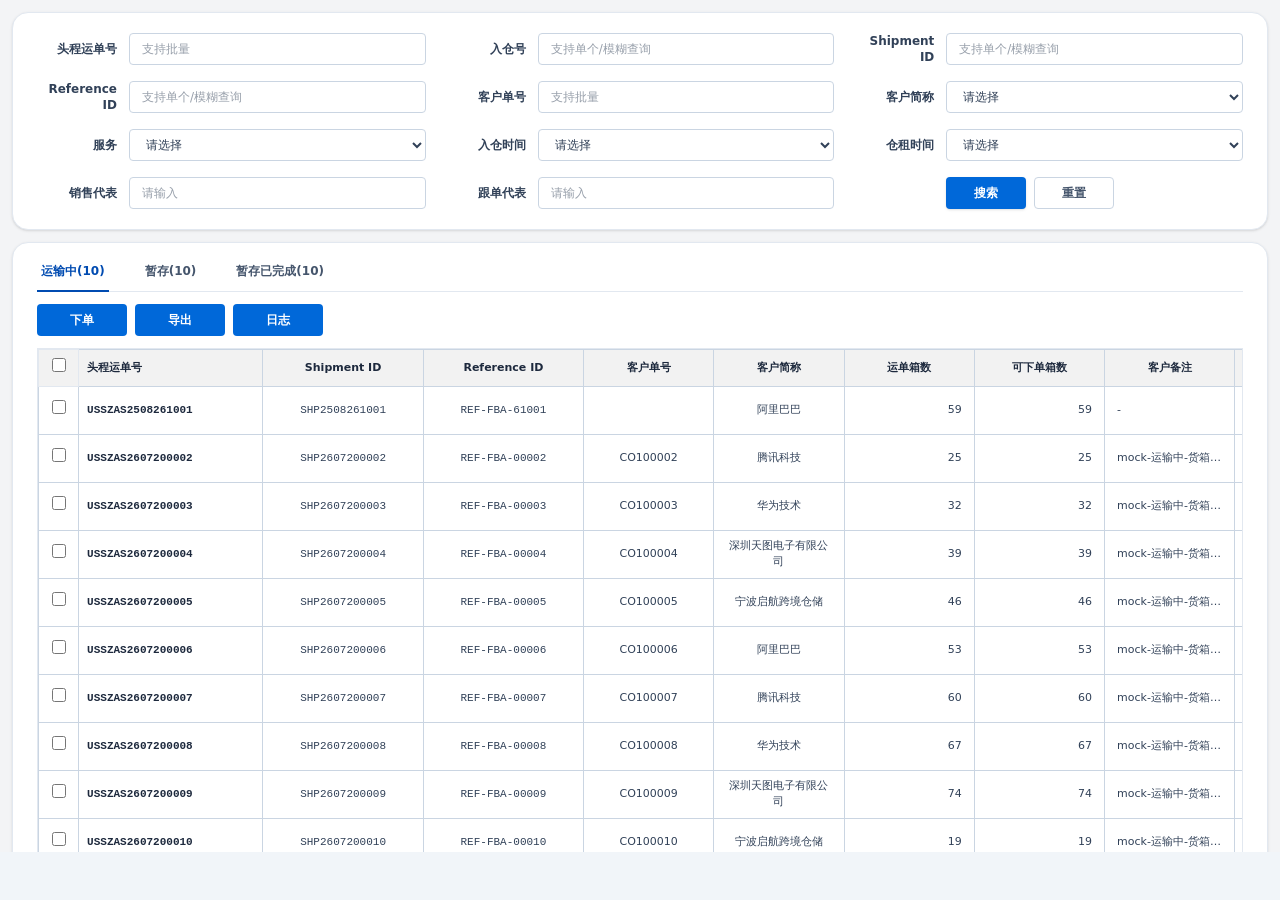
==== overseas-app/index.html @ 50943190 "feat: update overseas transit client" ====
<!doctype html>
<html lang="zh-CN">
  <head>
    <meta charset="UTF-8" />
    <meta name="viewport" content="width=device-width, initial-scale=1.0" />
    <title>天图通达 - 海外业务</title>
    <script type="module" crossorigin src="./assets/index-DItnA-Zp.js"></script>
    <link rel="stylesheet" crossorigin href="./assets/index-CEpWQ52l.css">
  </head>
  <body>
    <div id="root"></div>
  </body>
</html>
---- overseas-app/assets/index-CEpWQ52l.css ----
/*! tailwindcss v4.3.1 | MIT License | https://tailwindcss.com */@layer properties{@supports (((-webkit-hyphens:none)) and (not (margin-trim:inline))) or ((-moz-orient:inline) and (not (color:rgb(from red r g b)))){*,:before,:after,::backdrop{--tw-translate-x:0;--tw-translate-y:0;--tw-translate-z:0;--tw-space-y-reverse:0;--tw-border-style:solid;--tw-leading:initial;--tw-font-weight:initial;--tw-tracking:initial;--tw-ordinal:initial;--tw-slashed-zero:initial;--tw-numeric-figure:initial;--tw-numeric-spacing:initial;--tw-numeric-fraction:initial;--tw-shadow:0 0 #0000;--tw-shadow-color:initial;--tw-shadow-alpha:100%;--tw-inset-shadow:0 0 #0000;--tw-inset-shadow-color:initial;--tw-inset-shadow-alpha:100%;--tw-ring-color:initial;--tw-ring-shadow:0 0 #0000;--tw-inset-ring-color:initial;--tw-inset-ring-shadow:0 0 #0000;--tw-ring-inset:initial;--tw-ring-offset-width:0px;--tw-ring-offset-color:#fff;--tw-ring-offset-shadow:0 0 #0000}}}@layer theme{:root,:host{--font-sans:ui-sans-serif, system-ui, sans-serif, "Apple Color Emoji", "Segoe UI Emoji", "Segoe UI Symbol", "Noto Color Emoji";--font-mono:ui-monospace, SFMono-Regular, Menlo, Monaco, Consolas, "Liberation Mono", "Courier New", monospace;--color-red-500:oklch(63.7% .237 25.331);--color-red-600:oklch(57.7% .245 27.325);--color-orange-500:oklch(70.5% .213 47.604);--color-amber-50:oklch(98.7% .022 95.277);--color-amber-600:oklch(66.6% .179 58.318);--color-amber-700:oklch(55.5% .163 48.998);--color-yellow-50:oklch(98.7% .026 102.212);--color-yellow-600:oklch(68.1% .162 75.834);--color-green-50:oklch(98.2% .018 155.826);--color-green-700:oklch(52.7% .154 150.069);--color-emerald-50:oklch(97.9% .021 166.113);--color-emerald-500:oklch(69.6% .17 162.48);--color-emerald-600:oklch(59.6% .145 163.225);--color-emerald-700:oklch(50.8% .118 165.612);--color-teal-50:oklch(98.4% .014 180.72);--color-teal-700:oklch(51.1% .096 186.391);--color-cyan-50:oklch(98.4% .019 200.873);--color-cyan-700:oklch(52% .105 223.128);--color-blue-50:oklch(97% .014 254.604);--color-blue-500:oklch(62.3% .214 259.815);--color-blue-600:oklch(54.6% .245 262.881);--color-blue-700:oklch(48.8% .243 264.376);--color-indigo-50:oklch(96.2% .018 272.314);--color-indigo-700:oklch(45.7% .24 277.023);--color-rose-50:oklch(96.9% .015 12.422);--color-rose-500:oklch(64.5% .246 16.439);--color-rose-600:oklch(58.6% .253 17.585);--color-rose-700:oklch(51.4% .222 16.935);--color-slate-50:oklch(98.4% .003 247.858);--color-slate-100:oklch(96.8% .007 247.896);--color-slate-200:oklch(92.9% .013 255.508);--color-slate-300:oklch(86.9% .022 252.894);--color-slate-400:oklch(70.4% .04 256.788);--color-slate-500:oklch(55.4% .046 257.417);--color-slate-600:oklch(44.6% .043 257.281);--color-slate-700:oklch(37.2% .044 257.287);--color-slate-800:oklch(27.9% .041 260.031);--color-slate-900:oklch(20.8% .042 265.755);--color-slate-950:oklch(12.9% .042 264.695);--color-black:#000;--color-white:#fff;--spacing:.25rem;--container-sm:24rem;--text-xs:.75rem;--text-xs--line-height:calc(1 / .75);--text-sm:.875rem;--text-sm--line-height:calc(1.25 / .875);--text-base:1rem;--text-base--line-height: 1.5 ;--font-weight-medium:500;--font-weight-semibold:600;--font-weight-bold:700;--tracking-wide:.025em;--leading-relaxed:1.625;--radius-md:.375rem;--radius-xl:.75rem;--radius-2xl:1rem;--default-transition-duration:.15s;--default-transition-timing-function:cubic-bezier(.4, 0, .2, 1);--default-font-family:var(--font-sans);--default-mono-font-family:var(--font-mono)}}@layer base{*,:after,:before,::backdrop{box-sizing:border-box;border:0 solid;margin:0;padding:0}::file-selector-button{box-sizing:border-box;border:0 solid;margin:0;padding:0}html,:host{-webkit-text-size-adjust:100%;-moz-tab-size:4;tab-size:4;line-height:1.5;font-family:var(--default-font-family,ui-sans-serif, system-ui, sans-serif, "Apple Color Emoji", "Segoe UI Emoji", "Segoe UI Symbol", "Noto Color Emoji");font-feature-settings:var(--default-font-feature-settings,normal);font-variation-settings:var(--default-font-variation-settings,normal);-webkit-tap-highlight-color:transparent}hr{height:0;color:inherit;border-top-width:1px}abbr:where([title]){-webkit-text-decoration:underline dotted;text-decoration:underline dotted}h1,h2,h3,h4,h5,h6{font-size:inherit;font-weight:inherit}a{color:inherit;-webkit-text-decoration:inherit;text-decoration:inherit}b,strong{font-weight:bolder}code,kbd,samp,pre{font-family:var(--default-mono-font-family,ui-monospace, SFMono-Regular, Menlo, Monaco, Consolas, "Liberation Mono", "Courier New", monospace);font-feature-settings:var(--default-mono-font-feature-settings,normal);font-variation-settings:var(--default-mono-font-variation-settings,normal);font-size:1em}small{font-size:80%}sub,sup{vertical-align:baseline;font-size:75%;line-height:0;position:relative}sub{bottom:-.25em}sup{top:-.5em}table{text-indent:0;border-color:inherit;border-collapse:collapse}:-moz-focusring{outline:auto}progress{vertical-align:baseline}summary{display:list-item}ol,ul,menu{list-style:none}img,svg,video,canvas,audio,iframe,embed,object{vertical-align:middle;display:block}img,video{max-width:100%;height:auto}button,input,select,optgroup,textarea{font:inherit;font-feature-settings:inherit;font-variation-settings:inherit;letter-spacing:inherit;color:inherit;opacity:1;background-color:#0000;border-radius:0}::file-selector-button{font:inherit;font-feature-settings:inherit;font-variation-settings:inherit;letter-spacing:inherit;color:inherit;opacity:1;background-color:#0000;border-radius:0}:where(select:is([multiple],[size])) optgroup{font-weight:bolder}:where(select:is([multiple],[size])) optgroup option{padding-inline-start:20px}::file-selector-button{margin-inline-end:4px}::placeholder{opacity:1}@supports (not ((-webkit-appearance:-apple-pay-button))) or (contain-intrinsic-size:1px){::placeholder{color:currentColor}@supports (color:color-mix(in lab,red,red)){::placeholder{color:color-mix(in oklab,currentcolor 50%,transparent)}}}textarea{resize:vertical}::-webkit-search-decoration{-webkit-appearance:none}::-webkit-date-and-time-value{min-height:1lh;text-align:inherit}::-webkit-datetime-edit{display:inline-flex}::-webkit-datetime-edit-fields-wrapper{padding:0}::-webkit-datetime-edit{padding-block:0}::-webkit-datetime-edit-year-field{padding-block:0}::-webkit-datetime-edit-month-field{padding-block:0}::-webkit-datetime-edit-day-field{padding-block:0}::-webkit-datetime-edit-hour-field{padding-block:0}::-webkit-datetime-edit-minute-field{padding-block:0}::-webkit-datetime-edit-second-field{padding-block:0}::-webkit-datetime-edit-millisecond-field{padding-block:0}::-webkit-datetime-edit-meridiem-field{padding-block:0}::-webkit-calendar-picker-indicator{line-height:1}:-moz-ui-invalid{box-shadow:none}button,input:where([type=button],[type=reset],[type=submit]){-webkit-appearance:button;-moz-appearance:button;appearance:button}::file-selector-button{-webkit-appearance:button;-moz-appearance:button;appearance:button}::-webkit-inner-spin-button{height:auto}::-webkit-outer-spin-button{height:auto}[hidden]:where(:not([hidden=until-found])){display:none!important}}@layer components;@layer utilities{.pointer-events-auto{pointer-events:auto}.pointer-events-none{pointer-events:none}.absolute{position:absolute}.fixed{position:fixed}.relative{position:relative}.sticky{position:sticky}.inset-0{top:0;right:0;bottom:0;left:0}.inset-x-0{inset-inline:0}.top-0{top:0}.top-1{top:var(--spacing)}.top-4{top:calc(var(--spacing) * 4)}.right-0{right:0}.bottom-0{bottom:0}.bottom-\[-1px\]{bottom:-1px}.-left-\[7px\]{left:-7px}.left-0{left:0}.left-1\/2{left:50%}.left-10{left:calc(var(--spacing) * 10)}.left-\[224px\]{left:224px}.z-10{z-index:10}.z-20{z-index:20}.z-30{z-index:30}.z-50{z-index:50}.z-\[60\]{z-index:60}.z-\[70\]{z-index:70}.z-\[75\]{z-index:75}.z-\[80\]{z-index:80}.z-\[90\]{z-index:90}.z-\[95\]{z-index:95}.z-\[100\]{z-index:100}.col-span-2{grid-column:span 2/span 2}.mx-auto{margin-inline:auto}.-mt-0\.5{margin-top:calc(var(--spacing) * -.5)}.mt-0\.5{margin-top:calc(var(--spacing) * .5)}.mt-1{margin-top:var(--spacing)}.mt-2{margin-top:calc(var(--spacing) * 2)}.mt-3{margin-top:calc(var(--spacing) * 3)}.mt-4{margin-top:calc(var(--spacing) * 4)}.mt-6{margin-top:calc(var(--spacing) * 6)}.mr-0\.5{margin-right:calc(var(--spacing) * .5)}.mr-2{margin-right:calc(var(--spacing) * 2)}.mr-3{margin-right:calc(var(--spacing) * 3)}.mb-1{margin-bottom:var(--spacing)}.mb-1\.5{margin-bottom:calc(var(--spacing) * 1.5)}.mb-2{margin-bottom:calc(var(--spacing) * 2)}.mb-3{margin-bottom:calc(var(--spacing) * 3)}.mb-4{margin-bottom:calc(var(--spacing) * 4)}.mb-5{margin-bottom:calc(var(--spacing) * 5)}.mb-7{margin-bottom:calc(var(--spacing) * 7)}.ml-3{margin-left:calc(var(--spacing) * 3)}.ml-5{margin-left:calc(var(--spacing) * 5)}.block{display:block}.flex{display:flex}.grid{display:grid}.hidden{display:none}.inline-flex{display:inline-flex}.h-0\.5{height:calc(var(--spacing) * .5)}.h-3{height:calc(var(--spacing) * 3)}.h-3\.5{height:calc(var(--spacing) * 3.5)}.h-4{height:calc(var(--spacing) * 4)}.h-4\.5{height:calc(var(--spacing) * 4.5)}.h-5{height:calc(var(--spacing) * 5)}.h-6{height:calc(var(--spacing) * 6)}.h-7{height:calc(var(--spacing) * 7)}.h-8{height:calc(var(--spacing) * 8)}.h-9{height:calc(var(--spacing) * 9)}.h-10{height:calc(var(--spacing) * 10)}.h-11{height:calc(var(--spacing) * 11)}.h-12{height:calc(var(--spacing) * 12)}.h-14{height:calc(var(--spacing) * 14)}.h-16{height:calc(var(--spacing) * 16)}.h-20{height:calc(var(--spacing) * 20)}.h-24{height:calc(var(--spacing) * 24)}.h-32{height:calc(var(--spacing) * 32)}.h-\[94vh\]{height:94vh}.h-\[calc\(100\%-40px\)\]{height:calc(100% - 40px)}.h-full{height:100%}.h-screen{height:100vh}.max-h-\[calc\(100vh-3rem\)\]{max-height:calc(100vh - 3rem)}.min-h-0{min-height:0}.min-h-8{min-height:calc(var(--spacing) * 8)}.min-h-20{min-height:calc(var(--spacing) * 20)}.min-h-\[300px\]{min-height:300px}.w-1{width:var(--spacing)}.w-3{width:calc(var(--spacing) * 3)}.w-3\.5{width:calc(var(--spacing) * 3.5)}.w-4{width:calc(var(--spacing) * 4)}.w-4\.5{width:calc(var(--spacing) * 4.5)}.w-5{width:calc(var(--spacing) * 5)}.w-7{width:calc(var(--spacing) * 7)}.w-8{width:calc(var(--spacing) * 8)}.w-9{width:calc(var(--spacing) * 9)}.w-10{width:calc(var(--spacing) * 10)}.w-12{width:calc(var(--spacing) * 12)}.w-14{width:calc(var(--spacing) * 14)}.w-20{width:calc(var(--spacing) * 20)}.w-24{width:calc(var(--spacing) * 24)}.w-28{width:calc(var(--spacing) * 28)}.w-32{width:calc(var(--spacing) * 32)}.w-36{width:calc(var(--spacing) * 36)}.w-40{width:calc(var(--spacing) * 40)}.w-44{width:calc(var(--spacing) * 44)}.w-48{width:calc(var(--spacing) * 48)}.w-52{width:calc(var(--spacing) * 52)}.w-56{width:calc(var(--spacing) * 56)}.w-64{width:calc(var(--spacing) * 64)}.w-72{width:calc(var(--spacing) * 72)}.w-\[31vw\]{width:31vw}.w-\[66vw\]{width:66vw}.w-\[72vw\]{width:72vw}.w-\[90px\]{width:90px}.w-\[96vw\]{width:96vw}.w-\[460px\]{width:460px}.w-\[500px\]{width:500px}.w-\[520px\]{width:520px}.w-\[560px\]{width:560px}.w-\[800px\]{width:800px}.w-\[860px\]{width:860px}.w-full{width:100%}.w-screen{width:100vw}.max-w-\[92vw\]{max-width:92vw}.max-w-\[94vw\]{max-width:94vw}.max-w-\[680px\]{max-width:680px}.max-w-\[1800px\]{max-width:1800px}.max-w-sm{max-width:var(--container-sm)}.min-w-0{min-width:0}.min-w-20{min-width:calc(var(--spacing) * 20)}.min-w-\[560px\]{min-width:560px}.min-w-\[920px\]{min-width:920px}.min-w-\[980px\]{min-width:980px}.min-w-\[1120px\]{min-width:1120px}.min-w-\[1180px\]{min-width:1180px}.min-w-\[1800px\]{min-width:1800px}.min-w-\[2380px\]{min-width:2380px}.min-w-\[2480px\]{min-width:2480px}.min-w-\[3070px\]{min-width:3070px}.min-w-\[3280px\]{min-width:3280px}.min-w-\[3400px\]{min-width:3400px}.min-w-\[3440px\]{min-width:3440px}.min-w-\[3630px\]{min-width:3630px}.min-w-\[3760px\]{min-width:3760px}.min-w-\[3880px\]{min-width:3880px}.min-w-\[3920px\]{min-width:3920px}.flex-1{flex:1}.shrink-0{flex-shrink:0}.table-fixed{table-layout:fixed}.border-collapse{border-collapse:collapse}.-translate-x-1\/2{--tw-translate-x: -50% ;translate:var(--tw-translate-x) var(--tw-translate-y)}.-rotate-\[22deg\]{rotate:-22deg}.cursor-not-allowed{cursor:not-allowed}.cursor-pointer{cursor:pointer}.resize-none{resize:none}.resize-y{resize:vertical}.grid-cols-1{grid-template-columns:repeat(1,minmax(0,1fr))}.grid-cols-2{grid-template-columns:repeat(2,minmax(0,1fr))}.grid-cols-3{grid-template-columns:repeat(3,minmax(0,1fr))}.grid-cols-4{grid-template-columns:repeat(4,minmax(0,1fr))}.grid-cols-\[1\.2fr_0\.9fr_0\.9fr_1\.15fr\]{grid-template-columns:1.2fr .9fr .9fr 1.15fr}.grid-cols-\[auto_220px_auto_220px_auto_auto\]{grid-template-columns:auto 220px auto 220px auto auto}.flex-col{flex-direction:column}.flex-wrap{flex-wrap:wrap}.items-baseline{align-items:baseline}.items-center{align-items:center}.items-end{align-items:flex-end}.items-start{align-items:flex-start}.justify-between{justify-content:space-between}.justify-center{justify-content:center}.justify-end{justify-content:flex-end}.gap-1{gap:var(--spacing)}.gap-1\.5{gap:calc(var(--spacing) * 1.5)}.gap-2{gap:calc(var(--spacing) * 2)}.gap-3{gap:calc(var(--spacing) * 3)}.gap-4{gap:calc(var(--spacing) * 4)}.gap-5{gap:calc(var(--spacing) * 5)}.gap-8{gap:calc(var(--spacing) * 8)}.gap-10{gap:calc(var(--spacing) * 10)}:where(.space-y-0\.5>:not(:last-child)){--tw-space-y-reverse:0;margin-block-start:calc(calc(var(--spacing) * .5) * var(--tw-space-y-reverse));margin-block-end:calc(calc(var(--spacing) * .5) * calc(1 - var(--tw-space-y-reverse)))}:where(.space-y-1\.5>:not(:last-child)){--tw-space-y-reverse:0;margin-block-start:calc(calc(var(--spacing) * 1.5) * var(--tw-space-y-reverse));margin-block-end:calc(calc(var(--spacing) * 1.5) * calc(1 - var(--tw-space-y-reverse)))}:where(.space-y-4>:not(:last-child)){--tw-space-y-reverse:0;margin-block-start:calc(calc(var(--spacing) * 4) * var(--tw-space-y-reverse));margin-block-end:calc(calc(var(--spacing) * 4) * calc(1 - var(--tw-space-y-reverse)))}:where(.space-y-5>:not(:last-child)){--tw-space-y-reverse:0;margin-block-start:calc(calc(var(--spacing) * 5) * var(--tw-space-y-reverse));margin-block-end:calc(calc(var(--spacing) * 5) * calc(1 - var(--tw-space-y-reverse)))}.gap-x-4{column-gap:calc(var(--spacing) * 4)}.gap-x-5{column-gap:calc(var(--spacing) * 5)}.gap-x-8{column-gap:calc(var(--spacing) * 8)}.gap-x-16{column-gap:calc(var(--spacing) * 16)}.gap-y-1{row-gap:var(--spacing)}.gap-y-2{row-gap:calc(var(--spacing) * 2)}.gap-y-3{row-gap:calc(var(--spacing) * 3)}.gap-y-4{row-gap:calc(var(--spacing) * 4)}.gap-y-6{row-gap:calc(var(--spacing) * 6)}.truncate{text-overflow:ellipsis;white-space:nowrap;overflow:hidden}.overflow-auto{overflow:auto}.overflow-hidden{overflow:hidden}.overflow-x-auto{overflow-x:auto}.overflow-y-auto{overflow-y:auto}.rounded{border-radius:.25rem}.rounded-2xl{border-radius:var(--radius-2xl)}.rounded-full{border-radius:3.40282e38px}.rounded-md{border-radius:var(--radius-md)}.rounded-xl{border-radius:var(--radius-xl)}.border{border-style:var(--tw-border-style);border-width:1px}.border-0{border-style:var(--tw-border-style);border-width:0}.border-2{border-style:var(--tw-border-style);border-width:2px}.border-t{border-top-style:var(--tw-border-style);border-top-width:1px}.border-b{border-bottom-style:var(--tw-border-style);border-bottom-width:1px}.border-l{border-left-style:var(--tw-border-style);border-left-width:1px}.border-emerald-500{border-color:var(--color-emerald-500)}.border-rose-500{border-color:var(--color-rose-500)}.border-slate-100{border-color:var(--color-slate-100)}.border-slate-200{border-color:var(--color-slate-200)}.border-slate-300{border-color:var(--color-slate-300)}.border-slate-700{border-color:var(--color-slate-700)}.border-white{border-color:var(--color-white)}.bg-\[\#004bb1\]{background-color:#004bb1}.bg-\[\#0068d9\]{background-color:#0068d9}.bg-\[\#f2f2f2\]{background-color:#f2f2f2}.bg-\[\#f3f4f6\]{background-color:#f3f4f6}.bg-\[\#f3f7fd\]{background-color:#f3f7fd}.bg-amber-50{background-color:var(--color-amber-50)}.bg-black\/45{background-color:#00000073}@supports (color:color-mix(in lab,red,red)){.bg-black\/45{background-color:color-mix(in oklab,var(--color-black) 45%,transparent)}}.bg-black\/50{background-color:#00000080}@supports (color:color-mix(in lab,red,red)){.bg-black\/50{background-color:color-mix(in oklab,var(--color-black) 50%,transparent)}}.bg-black\/55{background-color:#0000008c}@supports (color:color-mix(in lab,red,red)){.bg-black\/55{background-color:color-mix(in oklab,var(--color-black) 55%,transparent)}}.bg-blue-50{background-color:var(--color-blue-50)}.bg-blue-50\/30{background-color:#eff6ff4d}@supports (color:color-mix(in lab,red,red)){.bg-blue-50\/30{background-color:color-mix(in oklab,var(--color-blue-50) 30%,transparent)}}.bg-blue-600{background-color:var(--color-blue-600)}.bg-cyan-50{background-color:var(--color-cyan-50)}.bg-emerald-50{background-color:var(--color-emerald-50)}.bg-emerald-600{background-color:var(--color-emerald-600)}.bg-green-50{background-color:var(--color-green-50)}.bg-indigo-50{background-color:var(--color-indigo-50)}.bg-red-500{background-color:var(--color-red-500)}.bg-rose-50{background-color:var(--color-rose-50)}.bg-rose-600{background-color:var(--color-rose-600)}.bg-slate-50{background-color:var(--color-slate-50)}.bg-slate-100{background-color:var(--color-slate-100)}.bg-slate-700{background-color:var(--color-slate-700)}.bg-slate-800{background-color:var(--color-slate-800)}.bg-slate-900{background-color:var(--color-slate-900)}.bg-teal-50{background-color:var(--color-teal-50)}.bg-transparent{background-color:#0000}.bg-white{background-color:var(--color-white)}.bg-yellow-50{background-color:var(--color-yellow-50)}.p-0\.5{padding:calc(var(--spacing) * .5)}.p-1{padding:var(--spacing)}.p-1\.5{padding:calc(var(--spacing) * 1.5)}.p-2{padding:calc(var(--spacing) * 2)}.p-3{padding:calc(var(--spacing) * 3)}.p-3\.5{padding:calc(var(--spacing) * 3.5)}.p-4{padding:calc(var(--spacing) * 4)}.p-5{padding:calc(var(--spacing) * 5)}.px-1{padding-inline:var(--spacing)}.px-2{padding-inline:calc(var(--spacing) * 2)}.px-2\.5{padding-inline:calc(var(--spacing) * 2.5)}.px-3{padding-inline:calc(var(--spacing) * 3)}.px-4{padding-inline:calc(var(--spacing) * 4)}.px-5{padding-inline:calc(var(--spacing) * 5)}.px-6{padding-inline:calc(var(--spacing) * 6)}.px-7{padding-inline:calc(var(--spacing) * 7)}.px-8{padding-inline:calc(var(--spacing) * 8)}.px-9{padding-inline:calc(var(--spacing) * 9)}.px-10{padding-inline:calc(var(--spacing) * 10)}.px-12{padding-inline:calc(var(--spacing) * 12)}.py-0\.5{padding-block:calc(var(--spacing) * .5)}.py-1{padding-block:var(--spacing)}.py-1\.5{padding-block:calc(var(--spacing) * 1.5)}.py-2{padding-block:calc(var(--spacing) * 2)}.py-3{padding-block:calc(var(--spacing) * 3)}.py-4{padding-block:calc(var(--spacing) * 4)}.py-5{padding-block:calc(var(--spacing) * 5)}.py-6{padding-block:calc(var(--spacing) * 6)}.py-7{padding-block:calc(var(--spacing) * 7)}.py-8{padding-block:calc(var(--spacing) * 8)}.py-14{padding-block:calc(var(--spacing) * 14)}.pt-1\.5{padding-top:calc(var(--spacing) * 1.5)}.pt-2{padding-top:calc(var(--spacing) * 2)}.pt-5{padding-top:calc(var(--spacing) * 5)}.pr-1{padding-right:var(--spacing)}.pb-3{padding-bottom:calc(var(--spacing) * 3)}.pb-6{padding-bottom:calc(var(--spacing) * 6)}.pb-7{padding-bottom:calc(var(--spacing) * 7)}.pb-8{padding-bottom:calc(var(--spacing) * 8)}.pl-3{padding-left:calc(var(--spacing) * 3)}.pl-8{padding-left:calc(var(--spacing) * 8)}.pl-\[92px\]{padding-left:92px}.pl-\[140px\]{padding-left:140px}.text-center{text-align:center}.text-left{text-align:left}.text-right{text-align:right}.align-middle{vertical-align:middle}.align-top{vertical-align:top}.font-mono{font-family:var(--font-mono)}.font-sans{font-family:var(--font-sans)}.text-base{font-size:var(--text-base);line-height:var(--tw-leading,var(--text-base--line-height))}.text-sm{font-size:var(--text-sm);line-height:var(--tw-leading,var(--text-sm--line-height))}.text-xs{font-size:var(--text-xs);line-height:var(--tw-leading,var(--text-xs--line-height))}.text-\[11px\]{font-size:11px}.text-\[12px\]{font-size:12px}.text-\[15px\]{font-size:15px}.leading-5{--tw-leading:calc(var(--spacing) * 5);line-height:calc(var(--spacing) * 5)}.leading-6{--tw-leading:calc(var(--spacing) * 6);line-height:calc(var(--spacing) * 6)}.leading-relaxed{--tw-leading:var(--leading-relaxed);line-height:var(--leading-relaxed)}.font-bold{--tw-font-weight:var(--font-weight-bold);font-weight:var(--font-weight-bold)}.font-medium{--tw-font-weight:var(--font-weight-medium);font-weight:var(--font-weight-medium)}.font-semibold{--tw-font-weight:var(--font-weight-semibold);font-weight:var(--font-weight-semibold)}.tracking-wide{--tw-tracking:var(--tracking-wide);letter-spacing:var(--tracking-wide)}.break-words{overflow-wrap:break-word}.whitespace-nowrap{white-space:nowrap}.whitespace-pre-line{white-space:pre-line}.text-\[\#004bb1\]{color:#004bb1}.text-amber-600{color:var(--color-amber-600)}.text-amber-700{color:var(--color-amber-700)}.text-blue-500{color:var(--color-blue-500)}.text-blue-600{color:var(--color-blue-600)}.text-blue-700{color:var(--color-blue-700)}.text-cyan-700{color:var(--color-cyan-700)}.text-emerald-600{color:var(--color-emerald-600)}.text-emerald-700{color:var(--color-emerald-700)}.text-green-700{color:var(--color-green-700)}.text-indigo-700{color:var(--color-indigo-700)}.text-orange-500{color:var(--color-orange-500)}.text-red-500{color:var(--color-red-500)}.text-red-600{color:var(--color-red-600)}.text-rose-500{color:var(--color-rose-500)}.text-rose-600{color:var(--color-rose-600)}.text-rose-700{color:var(--color-rose-700)}.text-slate-200{color:var(--color-slate-200)}.text-slate-200\/70{color:#e2e8f0b3}@supports (color:color-mix(in lab,red,red)){.text-slate-200\/70{color:color-mix(in oklab,var(--color-slate-200) 70%,transparent)}}.text-slate-300{color:var(--color-slate-300)}.text-slate-400{color:var(--color-slate-400)}.text-slate-500{color:var(--color-slate-500)}.text-slate-600{color:var(--color-slate-600)}.text-slate-700{color:var(--color-slate-700)}.text-slate-800{color:var(--color-slate-800)}.text-slate-900{color:var(--color-slate-900)}.text-slate-950{color:var(--color-slate-950)}.text-teal-700{color:var(--color-teal-700)}.text-white{color:var(--color-white)}.text-white\/70{color:#ffffffb3}@supports (color:color-mix(in lab,red,red)){.text-white\/70{color:color-mix(in oklab,var(--color-white) 70%,transparent)}}.text-yellow-600{color:var(--color-yellow-600)}.tabular-nums{--tw-numeric-spacing:tabular-nums;font-variant-numeric:var(--tw-ordinal,) var(--tw-slashed-zero,) var(--tw-numeric-figure,) var(--tw-numeric-spacing,) var(--tw-numeric-fraction,)}.shadow-2xl{--tw-shadow:0 25px 50px -12px var(--tw-shadow-color,#00000040);box-shadow:var(--tw-inset-shadow),var(--tw-inset-ring-shadow),var(--tw-ring-offset-shadow),var(--tw-ring-shadow),var(--tw-shadow)}.shadow-\[1px_0_0_0_rgba\(148\,163\,184\,0\.35\)\]{--tw-shadow:1px 0 0 0 var(--tw-shadow-color,#94a3b859);box-shadow:var(--tw-inset-shadow),var(--tw-inset-ring-shadow),var(--tw-ring-offset-shadow),var(--tw-ring-shadow),var(--tw-shadow)}.shadow-\[1px_0_0_0_rgba\(148\,163\,184\,0\.45\)\]{--tw-shadow:1px 0 0 0 var(--tw-shadow-color,#94a3b873);box-shadow:var(--tw-inset-shadow),var(--tw-inset-ring-shadow),var(--tw-ring-offset-shadow),var(--tw-ring-shadow),var(--tw-shadow)}.shadow-sm{--tw-shadow:0 1px 3px 0 var(--tw-shadow-color,#0000001a), 0 1px 2px -1px var(--tw-shadow-color,#0000001a);box-shadow:var(--tw-inset-shadow),var(--tw-inset-ring-shadow),var(--tw-ring-offset-shadow),var(--tw-ring-shadow),var(--tw-shadow)}.shadow-xl{--tw-shadow:0 20px 25px -5px var(--tw-shadow-color,#0000001a), 0 8px 10px -6px var(--tw-shadow-color,#0000001a);box-shadow:var(--tw-inset-shadow),var(--tw-inset-ring-shadow),var(--tw-ring-offset-shadow),var(--tw-ring-shadow),var(--tw-shadow)}.transition{transition-property:color,background-color,border-color,outline-color,text-decoration-color,fill,stroke,--tw-gradient-from,--tw-gradient-via,--tw-gradient-to,opacity,box-shadow,transform,translate,scale,rotate,filter,-webkit-backdrop-filter,backdrop-filter,display,content-visibility,overlay,pointer-events;transition-timing-function:var(--tw-ease,var(--default-transition-timing-function));transition-duration:var(--tw-duration,var(--default-transition-duration))}.transition-colors{transition-property:color,background-color,border-color,outline-color,text-decoration-color,fill,stroke,--tw-gradient-from,--tw-gradient-via,--tw-gradient-to;transition-timing-function:var(--tw-ease,var(--default-transition-timing-function));transition-duration:var(--tw-duration,var(--default-transition-duration))}.outline-none{--tw-outline-style:none;outline-style:none}.select-none{-webkit-user-select:none;user-select:none}@media(hover:hover){.group-hover\:bg-blue-50:is(:where(.group):hover *){background-color:var(--color-blue-50)}}.last\:pb-1:last-child{padding-bottom:var(--spacing)}.odd\:bg-white:nth-child(odd){background-color:var(--color-white)}.even\:bg-slate-50\/70:nth-child(2n){background-color:#f8fafcb3}@supports (color:color-mix(in lab,red,red)){.even\:bg-slate-50\/70:nth-child(2n){background-color:color-mix(in oklab,var(--color-slate-50) 70%,transparent)}}@media(hover:hover){.hover\:bg-\[\#003b91\]:hover{background-color:#003b91}.hover\:bg-\[\#005ac0\]:hover{background-color:#005ac0}.hover\:bg-blue-50\/30:hover{background-color:#eff6ff4d}@supports (color:color-mix(in lab,red,red)){.hover\:bg-blue-50\/30:hover{background-color:color-mix(in oklab,var(--color-blue-50) 30%,transparent)}}.hover\:bg-blue-50\/50:hover{background-color:#eff6ff80}@supports (color:color-mix(in lab,red,red)){.hover\:bg-blue-50\/50:hover{background-color:color-mix(in oklab,var(--color-blue-50) 50%,transparent)}}.hover\:bg-blue-50\/70:hover{background-color:#eff6ffb3}@supports (color:color-mix(in lab,red,red)){.hover\:bg-blue-50\/70:hover{background-color:color-mix(in oklab,var(--color-blue-50) 70%,transparent)}}.hover\:bg-blue-700:hover{background-color:var(--color-blue-700)}.hover\:bg-slate-50:hover{background-color:var(--color-slate-50)}.hover\:bg-slate-100:hover{background-color:var(--color-slate-100)}.hover\:bg-white\/10:hover{background-color:#ffffff1a}@supports (color:color-mix(in lab,red,red)){.hover\:bg-white\/10:hover{background-color:color-mix(in oklab,var(--color-white) 10%,transparent)}}.hover\:text-\[\#004bb1\]:hover{color:#004bb1}.hover\:text-white:hover{color:var(--color-white)}.hover\:underline:hover{text-decoration-line:underline}}.focus\:border-blue-500:focus{border-color:var(--color-blue-500)}.focus\:bg-blue-50:focus{background-color:var(--color-blue-50)}.focus\:ring-1:focus{--tw-ring-shadow:var(--tw-ring-inset,) 0 0 0 calc(1px + var(--tw-ring-offset-width)) var(--tw-ring-color,currentcolor);box-shadow:var(--tw-inset-shadow),var(--tw-inset-ring-shadow),var(--tw-ring-offset-shadow),var(--tw-ring-shadow),var(--tw-shadow)}.focus\:ring-blue-500:focus{--tw-ring-color:var(--color-blue-500)}.disabled\:cursor-not-allowed:disabled{cursor:not-allowed}.disabled\:border-slate-200:disabled{border-color:var(--color-slate-200)}.disabled\:bg-slate-50:disabled{background-color:var(--color-slate-50)}.disabled\:bg-slate-300:disabled{background-color:var(--color-slate-300)}.disabled\:text-slate-500:disabled{color:var(--color-slate-500)}.disabled\:opacity-40:disabled{opacity:.4}.disabled\:opacity-60:disabled{opacity:.6}@media(min-width:48rem){.md\:grid-cols-2{grid-template-columns:repeat(2,minmax(0,1fr))}.md\:grid-cols-4{grid-template-columns:repeat(4,minmax(0,1fr))}}@media(min-width:64rem){.lg\:grid-cols-\[minmax\(280px\,2fr\)_minmax\(160px\,1fr\)_minmax\(160px\,1fr\)_100px_100px\]{grid-template-columns:minmax(280px,2fr) minmax(160px,1fr) minmax(160px,1fr) 100px 100px}}@media(min-width:80rem){.xl\:grid-cols-3{grid-template-columns:repeat(3,minmax(0,1fr))}}@media(min-width:96rem){.\32xl\:grid-cols-4{grid-template-columns:repeat(4,minmax(0,1fr))}.\32xl\:grid-cols-8{grid-template-columns:repeat(8,minmax(0,1fr))}}@media(min-width:1800px){.\[\@media\(min-width\:1800px\)\]\:grid-cols-5{grid-template-columns:repeat(5,minmax(0,1fr))}}}@property --tw-translate-x{syntax:"*";inherits:false;initial-value:0}@property --tw-translate-y{syntax:"*";inherits:false;initial-value:0}@property --tw-translate-z{syntax:"*";inherits:false;initial-value:0}@property --tw-space-y-reverse{syntax:"*";inherits:false;initial-value:0}@property --tw-border-style{syntax:"*";inherits:false;initial-value:solid}@property --tw-leading{syntax:"*";inherits:false}@property --tw-font-weight{syntax:"*";inherits:false}@property --tw-tracking{syntax:"*";inherits:false}@property --tw-ordinal{syntax:"*";inherits:false}@property --tw-slashed-zero{syntax:"*";inherits:false}@property --tw-numeric-figure{syntax:"*";inherits:false}@property --tw-numeric-spacing{syntax:"*";inherits:false}@property --tw-numeric-fraction{syntax:"*";inherits:false}@property --tw-shadow{syntax:"*";inherits:false;initial-value:0 0 #0000}@property --tw-shadow-color{syntax:"*";inherits:false}@property --tw-shadow-alpha{syntax:"<percentage>";inherits:false;initial-value:100%}@property --tw-inset-shadow{syntax:"*";inherits:false;initial-value:0 0 #0000}@property --tw-inset-shadow-color{syntax:"*";inherits:false}@property --tw-inset-shadow-alpha{syntax:"<percentage>";inherits:false;initial-value:100%}@property --tw-ring-color{syntax:"*";inherits:false}@property --tw-ring-shadow{syntax:"*";inherits:false;initial-value:0 0 #0000}@property --tw-inset-ring-color{syntax:"*";inherits:false}@property --tw-inset-ring-shadow{syntax:"*";inherits:false;initial-value:0 0 #0000}@property --tw-ring-inset{syntax:"*";inherits:false}@property --tw-ring-offset-width{syntax:"<length>";inherits:false;initial-value:0}@property --tw-ring-offset-color{syntax:"*";inherits:false;initial-value:#fff}@property --tw-ring-offset-shadow{syntax:"*";inherits:false;initial-value:0 0 #0000}
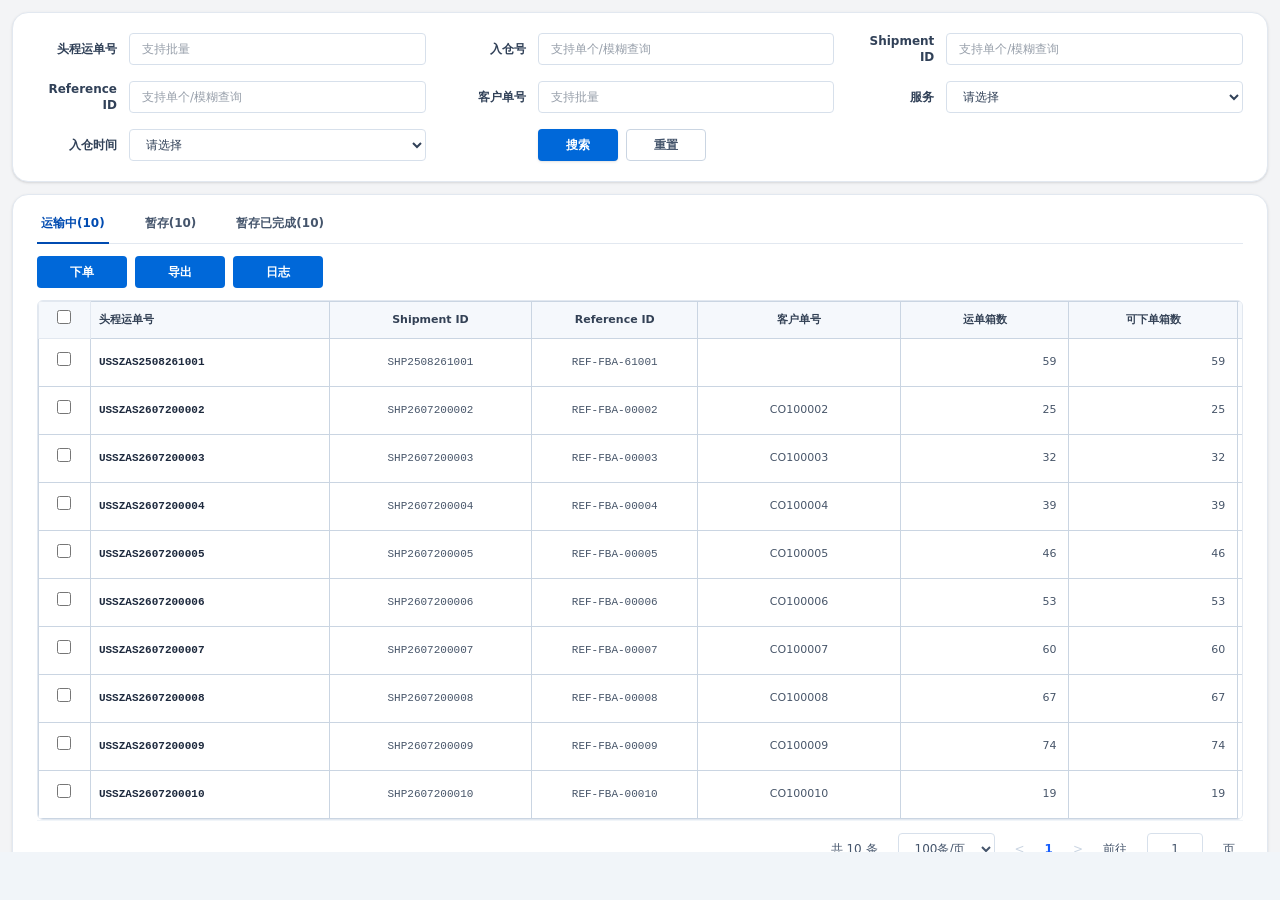
==== commit b5e5f353: "feat: 同步海外暂存模块完整文件，包括指令抽屉、字段规则、操作按钮规则及最新bundle" ====
--- a/overseas-app/index.html
+++ b/overseas-app/index.html
@@ -4,8 +4,12 @@
     <meta charset="UTF-8" />
     <meta name="viewport" content="width=device-width, initial-scale=1.0" />
     <title>天图通达 - 海外业务</title>
-    <script type="module" crossorigin src="./assets/index-DItnA-Zp.js"></script>
-    <link rel="stylesheet" crossorigin href="./assets/index-CEpWQ52l.css">
+    <script type="module" crossorigin src="./assets/index-DwhWotjx.js"></script>
+    <link rel="stylesheet" crossorigin href="./assets/index-YaeeXAIG.css">
+    <script src="./operation-instruction-drawer.js" charset="UTF-8" defer></script>
+    <script src="./transit-field-rules.js" charset="UTF-8" defer></script>
+    <script src="./storage-field-rules.js" charset="UTF-8" defer></script>
+    <script src="./action-button-rules.js" charset="UTF-8" defer></script>
   </head>
   <body>
     <div id="root"></div>
--- a/overseas-app/assets/index-YaeeXAIG.css
+++ b/overseas-app/assets/index-YaeeXAIG.css
@@ -0,0 +1 @@
+/*! tailwindcss v4.3.1 | MIT License | https://tailwindcss.com */@layer properties{@supports (((-webkit-hyphens:none)) and (not (margin-trim:inline))) or ((-moz-orient:inline) and (not (color:rgb(from red r g b)))){*,:before,:after,::backdrop{--tw-translate-x:0;--tw-translate-y:0;--tw-translate-z:0;--tw-space-y-reverse:0;--tw-border-style:solid;--tw-leading:initial;--tw-font-weight:initial;--tw-tracking:initial;--tw-ordinal:initial;--tw-slashed-zero:initial;--tw-numeric-figure:initial;--tw-numeric-spacing:initial;--tw-numeric-fraction:initial;--tw-shadow:0 0 #0000;--tw-shadow-color:initial;--tw-shadow-alpha:100%;--tw-inset-shadow:0 0 #0000;--tw-inset-shadow-color:initial;--tw-inset-shadow-alpha:100%;--tw-ring-color:initial;--tw-ring-shadow:0 0 #0000;--tw-inset-ring-color:initial;--tw-inset-ring-shadow:0 0 #0000;--tw-ring-inset:initial;--tw-ring-offset-width:0px;--tw-ring-offset-color:#fff;--tw-ring-offset-shadow:0 0 #0000}}}@layer theme{:root,:host{--font-sans:ui-sans-serif, system-ui, sans-serif, "Apple Color Emoji", "Segoe UI Emoji", "Segoe UI Symbol", "Noto Color Emoji";--font-mono:ui-monospace, SFMono-Regular, Menlo, Monaco, Consolas, "Liberation Mono", "Courier New", monospace;--color-red-500:oklch(63.7% .237 25.331);--color-red-600:oklch(57.7% .245 27.325);--color-orange-500:oklch(70.5% .213 47.604);--color-amber-50:oklch(98.7% .022 95.277);--color-amber-600:oklch(66.6% .179 58.318);--color-amber-700:oklch(55.5% .163 48.998);--color-yellow-50:oklch(98.7% .026 102.212);--color-yellow-600:oklch(68.1% .162 75.834);--color-green-50:oklch(98.2% .018 155.826);--color-green-700:oklch(52.7% .154 150.069);--color-emerald-50:oklch(97.9% .021 166.113);--color-emerald-500:oklch(69.6% .17 162.48);--color-emerald-600:oklch(59.6% .145 163.225);--color-emerald-700:oklch(50.8% .118 165.612);--color-teal-50:oklch(98.4% .014 180.72);--color-teal-700:oklch(51.1% .096 186.391);--color-cyan-50:oklch(98.4% .019 200.873);--color-cyan-700:oklch(52% .105 223.128);--color-blue-50:oklch(97% .014 254.604);--color-blue-200:oklch(88.2% .059 254.128);--color-blue-500:oklch(62.3% .214 259.815);--color-blue-600:oklch(54.6% .245 262.881);--color-blue-700:oklch(48.8% .243 264.376);--color-indigo-50:oklch(96.2% .018 272.314);--color-indigo-700:oklch(45.7% .24 277.023);--color-rose-50:oklch(96.9% .015 12.422);--color-rose-200:oklch(89.2% .058 10.001);--color-rose-500:oklch(64.5% .246 16.439);--color-rose-600:oklch(58.6% .253 17.585);--color-rose-700:oklch(51.4% .222 16.935);--color-rose-900:oklch(41% .159 10.272);--color-slate-50:oklch(98.4% .003 247.858);--color-slate-100:oklch(96.8% .007 247.896);--color-slate-200:oklch(92.9% .013 255.508);--color-slate-300:oklch(86.9% .022 252.894);--color-slate-400:oklch(70.4% .04 256.788);--color-slate-500:oklch(55.4% .046 257.417);--color-slate-600:oklch(44.6% .043 257.281);--color-slate-700:oklch(37.2% .044 257.287);--color-slate-800:oklch(27.9% .041 260.031);--color-slate-900:oklch(20.8% .042 265.755);--color-slate-950:oklch(12.9% .042 264.695);--color-black:#000;--color-white:#fff;--spacing:.25rem;--container-sm:24rem;--text-xs:.75rem;--text-xs--line-height:calc(1 / .75);--text-sm:.875rem;--text-sm--line-height:calc(1.25 / .875);--text-base:1rem;--text-base--line-height: 1.5 ;--font-weight-medium:500;--font-weight-semibold:600;--font-weight-bold:700;--tracking-wide:.025em;--leading-relaxed:1.625;--radius-md:.375rem;--radius-xl:.75rem;--radius-2xl:1rem;--default-transition-duration:.15s;--default-transition-timing-function:cubic-bezier(.4, 0, .2, 1);--default-font-family:var(--font-sans);--default-mono-font-family:var(--font-mono)}}@layer base{*,:after,:before,::backdrop{box-sizing:border-box;border:0 solid;margin:0;padding:0}::file-selector-button{box-sizing:border-box;border:0 solid;margin:0;padding:0}html,:host{-webkit-text-size-adjust:100%;-moz-tab-size:4;tab-size:4;line-height:1.5;font-family:var(--default-font-family,ui-sans-serif, system-ui, sans-serif, "Apple Color Emoji", "Segoe UI Emoji", "Segoe UI Symbol", "Noto Color Emoji");font-feature-settings:var(--default-font-feature-settings,normal);font-variation-settings:var(--default-font-variation-settings,normal);-webkit-tap-highlight-color:transparent}hr{height:0;color:inherit;border-top-width:1px}abbr:where([title]){-webkit-text-decoration:underline dotted;text-decoration:underline dotted}h1,h2,h3,h4,h5,h6{font-size:inherit;font-weight:inherit}a{color:inherit;-webkit-text-decoration:inherit;text-decoration:inherit}b,strong{font-weight:bolder}code,kbd,samp,pre{font-family:var(--default-mono-font-family,ui-monospace, SFMono-Regular, Menlo, Monaco, Consolas, "Liberation Mono", "Courier New", monospace);font-feature-settings:var(--default-mono-font-feature-settings,normal);font-variation-settings:var(--default-mono-font-variation-settings,normal);font-size:1em}small{font-size:80%}sub,sup{vertical-align:baseline;font-size:75%;line-height:0;position:relative}sub{bottom:-.25em}sup{top:-.5em}table{text-indent:0;border-color:inherit;border-collapse:collapse}:-moz-focusring{outline:auto}progress{vertical-align:baseline}summary{display:list-item}ol,ul,menu{list-style:none}img,svg,video,canvas,audio,iframe,embed,object{vertical-align:middle;display:block}img,video{max-width:100%;height:auto}button,input,select,optgroup,textarea{font:inherit;font-feature-settings:inherit;font-variation-settings:inherit;letter-spacing:inherit;color:inherit;opacity:1;background-color:#0000;border-radius:0}::file-selector-button{font:inherit;font-feature-settings:inherit;font-variation-settings:inherit;letter-spacing:inherit;color:inherit;opacity:1;background-color:#0000;border-radius:0}:where(select:is([multiple],[size])) optgroup{font-weight:bolder}:where(select:is([multiple],[size])) optgroup option{padding-inline-start:20px}::file-selector-button{margin-inline-end:4px}::placeholder{opacity:1}@supports (not ((-webkit-appearance:-apple-pay-button))) or (contain-intrinsic-size:1px){::placeholder{color:currentColor}@supports (color:color-mix(in lab,red,red)){::placeholder{color:color-mix(in oklab,currentcolor 50%,transparent)}}}textarea{resize:vertical}::-webkit-search-decoration{-webkit-appearance:none}::-webkit-date-and-time-value{min-height:1lh;text-align:inherit}::-webkit-datetime-edit{display:inline-flex}::-webkit-datetime-edit-fields-wrapper{padding:0}::-webkit-datetime-edit{padding-block:0}::-webkit-datetime-edit-year-field{padding-block:0}::-webkit-datetime-edit-month-field{padding-block:0}::-webkit-datetime-edit-day-field{padding-block:0}::-webkit-datetime-edit-hour-field{padding-block:0}::-webkit-datetime-edit-minute-field{padding-block:0}::-webkit-datetime-edit-second-field{padding-block:0}::-webkit-datetime-edit-millisecond-field{padding-block:0}::-webkit-datetime-edit-meridiem-field{padding-block:0}::-webkit-calendar-picker-indicator{line-height:1}:-moz-ui-invalid{box-shadow:none}button,input:where([type=button],[type=reset],[type=submit]){-webkit-appearance:button;-moz-appearance:button;appearance:button}::file-selector-button{-webkit-appearance:button;-moz-appearance:button;appearance:button}::-webkit-inner-spin-button{height:auto}::-webkit-outer-spin-button{height:auto}[hidden]:where(:not([hidden=until-found])){display:none!important}}@layer components;@layer utilities{.pointer-events-auto{pointer-events:auto}.pointer-events-none{pointer-events:none}.absolute{position:absolute}.fixed{position:fixed}.relative{position:relative}.sticky{position:sticky}.inset-0{top:0;right:0;bottom:0;left:0}.inset-x-0{inset-inline:0}.top-0{top:0}.top-1{top:var(--spacing)}.top-4{top:calc(var(--spacing) * 4)}.right-0{right:0}.bottom-0{bottom:0}.bottom-\[-1px\]{bottom:-1px}.-left-\[7px\]{left:-7px}.left-0{left:0}.left-1\/2{left:50%}.left-10{left:calc(var(--spacing) * 10)}.z-10{z-index:10}.z-20{z-index:20}.z-30{z-index:30}.z-50{z-index:50}.z-\[60\]{z-index:60}.z-\[70\]{z-index:70}.z-\[75\]{z-index:75}.z-\[80\]{z-index:80}.z-\[90\]{z-index:90}.z-\[95\]{z-index:95}.z-\[100\]{z-index:100}.col-span-2{grid-column:span 2/span 2}.mx-auto{margin-inline:auto}.-mt-0\.5{margin-top:calc(var(--spacing) * -.5)}.mt-0\.5{margin-top:calc(var(--spacing) * .5)}.mt-1{margin-top:var(--spacing)}.mt-1\.5{margin-top:calc(var(--spacing) * 1.5)}.mt-2{margin-top:calc(var(--spacing) * 2)}.mt-3{margin-top:calc(var(--spacing) * 3)}.mt-4{margin-top:calc(var(--spacing) * 4)}.mt-5{margin-top:calc(var(--spacing) * 5)}.mt-6{margin-top:calc(var(--spacing) * 6)}.mr-0\.5{margin-right:calc(var(--spacing) * .5)}.mr-1{margin-right:var(--spacing)}.mr-2{margin-right:calc(var(--spacing) * 2)}.mr-3{margin-right:calc(var(--spacing) * 3)}.mb-1{margin-bottom:var(--spacing)}.mb-1\.5{margin-bottom:calc(var(--spacing) * 1.5)}.mb-2{margin-bottom:calc(var(--spacing) * 2)}.mb-3{margin-bottom:calc(var(--spacing) * 3)}.mb-4{margin-bottom:calc(var(--spacing) * 4)}.mb-5{margin-bottom:calc(var(--spacing) * 5)}.mb-7{margin-bottom:calc(var(--spacing) * 7)}.ml-2{margin-left:calc(var(--spacing) * 2)}.ml-3{margin-left:calc(var(--spacing) * 3)}.ml-5{margin-left:calc(var(--spacing) * 5)}.block{display:block}.flex{display:flex}.grid{display:grid}.hidden{display:none}.inline-flex{display:inline-flex}.h-0\.5{height:calc(var(--spacing) * .5)}.h-3{height:calc(var(--spacing) * 3)}.h-3\.5{height:calc(var(--spacing) * 3.5)}.h-4{height:calc(var(--spacing) * 4)}.h-4\.5{height:calc(var(--spacing) * 4.5)}.h-5{height:calc(var(--spacing) * 5)}.h-6{height:calc(var(--spacing) * 6)}.h-7{height:calc(var(--spacing) * 7)}.h-8{height:calc(var(--spacing) * 8)}.h-9{height:calc(var(--spacing) * 9)}.h-10{height:calc(var(--spacing) * 10)}.h-11{height:calc(var(--spacing) * 11)}.h-12{height:calc(var(--spacing) * 12)}.h-14{height:calc(var(--spacing) * 14)}.h-16{height:calc(var(--spacing) * 16)}.h-20{height:calc(var(--spacing) * 20)}.h-24{height:calc(var(--spacing) * 24)}.h-32{height:calc(var(--spacing) * 32)}.h-\[94vh\]{height:94vh}.h-\[calc\(100\%-40px\)\]{height:calc(100% - 40px)}.h-full{height:100%}.h-screen{height:100vh}.max-h-\[calc\(100vh-3rem\)\]{max-height:calc(100vh - 3rem)}.min-h-0{min-height:0}.min-h-8{min-height:calc(var(--spacing) * 8)}.min-h-20{min-height:calc(var(--spacing) * 20)}.min-h-\[300px\]{min-height:300px}.w-1{width:var(--spacing)}.w-3{width:calc(var(--spacing) * 3)}.w-3\.5{width:calc(var(--spacing) * 3.5)}.w-4{width:calc(var(--spacing) * 4)}.w-4\.5{width:calc(var(--spacing) * 4.5)}.w-5{width:calc(var(--spacing) * 5)}.w-7{width:calc(var(--spacing) * 7)}.w-8{width:calc(var(--spacing) * 8)}.w-9{width:calc(var(--spacing) * 9)}.w-10{width:calc(var(--spacing) * 10)}.w-12{width:calc(var(--spacing) * 12)}.w-14{width:calc(var(--spacing) * 14)}.w-20{width:calc(var(--spacing) * 20)}.w-24{width:calc(var(--spacing) * 24)}.w-28{width:calc(var(--spacing) * 28)}.w-32{width:calc(var(--spacing) * 32)}.w-36{width:calc(var(--spacing) * 36)}.w-40{width:calc(var(--spacing) * 40)}.w-44{width:calc(var(--spacing) * 44)}.w-48{width:calc(var(--spacing) * 48)}.w-52{width:calc(var(--spacing) * 52)}.w-56{width:calc(var(--spacing) * 56)}.w-64{width:calc(var(--spacing) * 64)}.w-72{width:calc(var(--spacing) * 72)}.w-\[31vw\]{width:31vw}.w-\[66vw\]{width:66vw}.w-\[72vw\]{width:72vw}.w-\[90px\]{width:90px}.w-\[96vw\]{width:96vw}.w-\[460px\]{width:460px}.w-\[500px\]{width:500px}.w-\[520px\]{width:520px}.w-\[540px\]{width:540px}.w-\[560px\]{width:560px}.w-\[800px\]{width:800px}.w-\[860px\]{width:860px}.w-full{width:100%}.w-screen{width:100vw}.max-w-\[92vw\]{max-width:92vw}.max-w-\[94vw\]{max-width:94vw}.max-w-\[680px\]{max-width:680px}.max-w-\[1800px\]{max-width:1800px}.max-w-sm{max-width:var(--container-sm)}.min-w-0{min-width:0}.min-w-20{min-width:calc(var(--spacing) * 20)}.min-w-\[560px\]{min-width:560px}.min-w-\[920px\]{min-width:920px}.min-w-\[980px\]{min-width:980px}.min-w-\[1120px\]{min-width:1120px}.min-w-\[1180px\]{min-width:1180px}.min-w-\[1800px\]{min-width:1800px}.min-w-\[2240px\]{min-width:2240px}.min-w-\[2480px\]{min-width:2480px}.min-w-\[2550px\]{min-width:2550px}.min-w-\[2980px\]{min-width:2980px}.min-w-\[3280px\]{min-width:3280px}.min-w-\[3400px\]{min-width:3400px}.min-w-\[3440px\]{min-width:3440px}.min-w-\[3760px\]{min-width:3760px}.min-w-\[3880px\]{min-width:3880px}.min-w-\[3920px\]{min-width:3920px}.flex-1{flex:1}.shrink-0{flex-shrink:0}.table-fixed{table-layout:fixed}.border-collapse{border-collapse:collapse}.-translate-x-1\/2{--tw-translate-x: -50% ;translate:var(--tw-translate-x) var(--tw-translate-y)}.-rotate-\[22deg\]{rotate:-22deg}.cursor-not-allowed{cursor:not-allowed}.cursor-pointer{cursor:pointer}.resize-none{resize:none}.resize-y{resize:vertical}.grid-cols-1{grid-template-columns:repeat(1,minmax(0,1fr))}.grid-cols-2{grid-template-columns:repeat(2,minmax(0,1fr))}.grid-cols-3{grid-template-columns:repeat(3,minmax(0,1fr))}.grid-cols-4{grid-template-columns:repeat(4,minmax(0,1fr))}.grid-cols-\[1\.2fr_0\.9fr_0\.9fr_1\.15fr\]{grid-template-columns:1.2fr .9fr .9fr 1.15fr}.grid-cols-\[auto_220px_auto_220px_auto_auto\]{grid-template-columns:auto 220px auto 220px auto auto}.flex-col{flex-direction:column}.flex-wrap{flex-wrap:wrap}.items-baseline{align-items:baseline}.items-center{align-items:center}.items-end{align-items:flex-end}.items-start{align-items:flex-start}.justify-between{justify-content:space-between}.justify-center{justify-content:center}.justify-end{justify-content:flex-end}.gap-1{gap:var(--spacing)}.gap-1\.5{gap:calc(var(--spacing) * 1.5)}.gap-2{gap:calc(var(--spacing) * 2)}.gap-3{gap:calc(var(--spacing) * 3)}.gap-4{gap:calc(var(--spacing) * 4)}.gap-5{gap:calc(var(--spacing) * 5)}.gap-8{gap:calc(var(--spacing) * 8)}.gap-10{gap:calc(var(--spacing) * 10)}:where(.space-y-0\.5>:not(:last-child)){--tw-space-y-reverse:0;margin-block-start:calc(calc(var(--spacing) * .5) * var(--tw-space-y-reverse));margin-block-end:calc(calc(var(--spacing) * .5) * calc(1 - var(--tw-space-y-reverse)))}:where(.space-y-1\.5>:not(:last-child)){--tw-space-y-reverse:0;margin-block-start:calc(calc(var(--spacing) * 1.5) * var(--tw-space-y-reverse));margin-block-end:calc(calc(var(--spacing) * 1.5) * calc(1 - var(--tw-space-y-reverse)))}:where(.space-y-4>:not(:last-child)){--tw-space-y-reverse:0;margin-block-start:calc(calc(var(--spacing) * 4) * var(--tw-space-y-reverse));margin-block-end:calc(calc(var(--spacing) * 4) * calc(1 - var(--tw-space-y-reverse)))}:where(.space-y-5>:not(:last-child)){--tw-space-y-reverse:0;margin-block-start:calc(calc(var(--spacing) * 5) * var(--tw-space-y-reverse));margin-block-end:calc(calc(var(--spacing) * 5) * calc(1 - var(--tw-space-y-reverse)))}.gap-x-4{column-gap:calc(var(--spacing) * 4)}.gap-x-5{column-gap:calc(var(--spacing) * 5)}.gap-x-8{column-gap:calc(var(--spacing) * 8)}.gap-x-16{column-gap:calc(var(--spacing) * 16)}.gap-y-1{row-gap:var(--spacing)}.gap-y-2{row-gap:calc(var(--spacing) * 2)}.gap-y-3{row-gap:calc(var(--spacing) * 3)}.gap-y-4{row-gap:calc(var(--spacing) * 4)}.gap-y-6{row-gap:calc(var(--spacing) * 6)}.truncate{text-overflow:ellipsis;white-space:nowrap;overflow:hidden}.overflow-auto{overflow:auto}.overflow-hidden{overflow:hidden}.overflow-x-auto{overflow-x:auto}.overflow-y-auto{overflow-y:auto}.rounded{border-radius:.25rem}.rounded-2xl{border-radius:var(--radius-2xl)}.rounded-full{border-radius:3.40282e38px}.rounded-md{border-radius:var(--radius-md)}.rounded-xl{border-radius:var(--radius-xl)}.border{border-style:var(--tw-border-style);border-width:1px}.border-0{border-style:var(--tw-border-style);border-width:0}.border-2{border-style:var(--tw-border-style);border-width:2px}.border-t{border-top-style:var(--tw-border-style);border-top-width:1px}.border-b{border-bottom-style:var(--tw-border-style);border-bottom-width:1px}.border-l{border-left-style:var(--tw-border-style);border-left-width:1px}.border-emerald-500{border-color:var(--color-emerald-500)}.border-rose-200{border-color:var(--color-rose-200)}.border-rose-500{border-color:var(--color-rose-500)}.border-slate-100{border-color:var(--color-slate-100)}.border-slate-200{border-color:var(--color-slate-200)}.border-slate-300{border-color:var(--color-slate-300)}.border-slate-700{border-color:var(--color-slate-700)}.border-white{border-color:var(--color-white)}.bg-\[\#004bb1\]{background-color:#004bb1}.bg-\[\#0068d9\]{background-color:#0068d9}.bg-\[\#f2f2f2\]{background-color:#f2f2f2}.bg-\[\#f3f4f6\]{background-color:#f3f4f6}.bg-\[\#f3f7fd\]{background-color:#f3f7fd}.bg-amber-50{background-color:var(--color-amber-50)}.bg-black\/45{background-color:#00000073}@supports (color:color-mix(in lab,red,red)){.bg-black\/45{background-color:color-mix(in oklab,var(--color-black) 45%,transparent)}}.bg-black\/50{background-color:#00000080}@supports (color:color-mix(in lab,red,red)){.bg-black\/50{background-color:color-mix(in oklab,var(--color-black) 50%,transparent)}}.bg-black\/55{background-color:#0000008c}@supports (color:color-mix(in lab,red,red)){.bg-black\/55{background-color:color-mix(in oklab,var(--color-black) 55%,transparent)}}.bg-blue-50{background-color:var(--color-blue-50)}.bg-blue-50\/30{background-color:#eff6ff4d}@supports (color:color-mix(in lab,red,red)){.bg-blue-50\/30{background-color:color-mix(in oklab,var(--color-blue-50) 30%,transparent)}}.bg-blue-600{background-color:var(--color-blue-600)}.bg-cyan-50{background-color:var(--color-cyan-50)}.bg-emerald-50{background-color:var(--color-emerald-50)}.bg-emerald-600{background-color:var(--color-emerald-600)}.bg-green-50{background-color:var(--color-green-50)}.bg-indigo-50{background-color:var(--color-indigo-50)}.bg-red-500{background-color:var(--color-red-500)}.bg-rose-50{background-color:var(--color-rose-50)}.bg-rose-600{background-color:var(--color-rose-600)}.bg-slate-50{background-color:var(--color-slate-50)}.bg-slate-100{background-color:var(--color-slate-100)}.bg-slate-700{background-color:var(--color-slate-700)}.bg-slate-800{background-color:var(--color-slate-800)}.bg-slate-900{background-color:var(--color-slate-900)}.bg-teal-50{background-color:var(--color-teal-50)}.bg-transparent{background-color:#0000}.bg-white{background-color:var(--color-white)}.bg-yellow-50{background-color:var(--color-yellow-50)}.p-0\.5{padding:calc(var(--spacing) * .5)}.p-1{padding:var(--spacing)}.p-1\.5{padding:calc(var(--spacing) * 1.5)}.p-2{padding:calc(var(--spacing) * 2)}.p-3{padding:calc(var(--spacing) * 3)}.p-3\.5{padding:calc(var(--spacing) * 3.5)}.p-4{padding:calc(var(--spacing) * 4)}.p-5{padding:calc(var(--spacing) * 5)}.px-1{padding-inline:var(--spacing)}.px-2{padding-inline:calc(var(--spacing) * 2)}.px-2\.5{padding-inline:calc(var(--spacing) * 2.5)}.px-3{padding-inline:calc(var(--spacing) * 3)}.px-4{padding-inline:calc(var(--spacing) * 4)}.px-5{padding-inline:calc(var(--spacing) * 5)}.px-6{padding-inline:calc(var(--spacing) * 6)}.px-7{padding-inline:calc(var(--spacing) * 7)}.px-8{padding-inline:calc(var(--spacing) * 8)}.px-9{padding-inline:calc(var(--spacing) * 9)}.px-10{padding-inline:calc(var(--spacing) * 10)}.px-12{padding-inline:calc(var(--spacing) * 12)}.py-0\.5{padding-block:calc(var(--spacing) * .5)}.py-1{padding-block:var(--spacing)}.py-1\.5{padding-block:calc(var(--spacing) * 1.5)}.py-2{padding-block:calc(var(--spacing) * 2)}.py-3{padding-block:calc(var(--spacing) * 3)}.py-4{padding-block:calc(var(--spacing) * 4)}.py-5{padding-block:calc(var(--spacing) * 5)}.py-6{padding-block:calc(var(--spacing) * 6)}.py-7{padding-block:calc(var(--spacing) * 7)}.py-8{padding-block:calc(var(--spacing) * 8)}.py-14{padding-block:calc(var(--spacing) * 14)}.pt-1\.5{padding-top:calc(var(--spacing) * 1.5)}.pt-2{padding-top:calc(var(--spacing) * 2)}.pt-4{padding-top:calc(var(--spacing) * 4)}.pt-5{padding-top:calc(var(--spacing) * 5)}.pr-1{padding-right:var(--spacing)}.pb-2{padding-bottom:calc(var(--spacing) * 2)}.pb-3{padding-bottom:calc(var(--spacing) * 3)}.pb-4{padding-bottom:calc(var(--spacing) * 4)}.pb-6{padding-bottom:calc(var(--spacing) * 6)}.pb-7{padding-bottom:calc(var(--spacing) * 7)}.pb-8{padding-bottom:calc(var(--spacing) * 8)}.pl-3{padding-left:calc(var(--spacing) * 3)}.pl-8{padding-left:calc(var(--spacing) * 8)}.pl-\[92px\]{padding-left:92px}.pl-\[140px\]{padding-left:140px}.text-center{text-align:center}.text-left{text-align:left}.text-right{text-align:right}.align-middle{vertical-align:middle}.align-top{vertical-align:top}.font-mono{font-family:var(--font-mono)}.font-sans{font-family:var(--font-sans)}.text-base{font-size:var(--text-base);line-height:var(--tw-leading,var(--text-base--line-height))}.text-sm{font-size:var(--text-sm);line-height:var(--tw-leading,var(--text-sm--line-height))}.text-xs{font-size:var(--text-xs);line-height:var(--tw-leading,var(--text-xs--line-height))}.text-\[11px\]{font-size:11px}.text-\[12px\]{font-size:12px}.text-\[15px\]{font-size:15px}.leading-5{--tw-leading:calc(var(--spacing) * 5);line-height:calc(var(--spacing) * 5)}.leading-6{--tw-leading:calc(var(--spacing) * 6);line-height:calc(var(--spacing) * 6)}.leading-relaxed{--tw-leading:var(--leading-relaxed);line-height:var(--leading-relaxed)}.font-bold{--tw-font-weight:var(--font-weight-bold);font-weight:var(--font-weight-bold)}.font-medium{--tw-font-weight:var(--font-weight-medium);font-weight:var(--font-weight-medium)}.font-semibold{--tw-font-weight:var(--font-weight-semibold);font-weight:var(--font-weight-semibold)}.tracking-wide{--tw-tracking:var(--tracking-wide);letter-spacing:var(--tracking-wide)}.break-words{overflow-wrap:break-word}.whitespace-nowrap{white-space:nowrap}.whitespace-pre-line{white-space:pre-line}.text-\[\#004bb1\]{color:#004bb1}.text-\[\#1677ff\]{color:#1677ff}.text-amber-600{color:var(--color-amber-600)}.text-amber-700{color:var(--color-amber-700)}.text-blue-500{color:var(--color-blue-500)}.text-blue-600{color:var(--color-blue-600)}.text-blue-700{color:var(--color-blue-700)}.text-cyan-700{color:var(--color-cyan-700)}.text-emerald-600{color:var(--color-emerald-600)}.text-emerald-700{color:var(--color-emerald-700)}.text-green-700{color:var(--color-green-700)}.text-indigo-700{color:var(--color-indigo-700)}.text-orange-500{color:var(--color-orange-500)}.text-red-500{color:var(--color-red-500)}.text-red-600{color:var(--color-red-600)}.text-rose-500{color:var(--color-rose-500)}.text-rose-600{color:var(--color-rose-600)}.text-rose-700{color:var(--color-rose-700)}.text-rose-900{color:var(--color-rose-900)}.text-slate-200{color:var(--color-slate-200)}.text-slate-200\/70{color:#e2e8f0b3}@supports (color:color-mix(in lab,red,red)){.text-slate-200\/70{color:color-mix(in oklab,var(--color-slate-200) 70%,transparent)}}.text-slate-300{color:var(--color-slate-300)}.text-slate-400{color:var(--color-slate-400)}.text-slate-500{color:var(--color-slate-500)}.text-slate-600{color:var(--color-slate-600)}.text-slate-700{color:var(--color-slate-700)}.text-slate-800{color:var(--color-slate-800)}.text-slate-900{color:var(--color-slate-900)}.text-slate-950{color:var(--color-slate-950)}.text-teal-700{color:var(--color-teal-700)}.text-white{color:var(--color-white)}.text-white\/70{color:#ffffffb3}@supports (color:color-mix(in lab,red,red)){.text-white\/70{color:color-mix(in oklab,var(--color-white) 70%,transparent)}}.text-yellow-600{color:var(--color-yellow-600)}.tabular-nums{--tw-numeric-spacing:tabular-nums;font-variant-numeric:var(--tw-ordinal,) var(--tw-slashed-zero,) var(--tw-numeric-figure,) var(--tw-numeric-spacing,) var(--tw-numeric-fraction,)}.accent-\[\#004bb1\]{accent-color:#004bb1}.shadow-2xl{--tw-shadow:0 25px 50px -12px var(--tw-shadow-color,#00000040);box-shadow:var(--tw-inset-shadow),var(--tw-inset-ring-shadow),var(--tw-ring-offset-shadow),var(--tw-ring-shadow),var(--tw-shadow)}.shadow-\[1px_0_0_0_rgba\(148\,163\,184\,0\.45\)\]{--tw-shadow:1px 0 0 0 var(--tw-shadow-color,#94a3b873);box-shadow:var(--tw-inset-shadow),var(--tw-inset-ring-shadow),var(--tw-ring-offset-shadow),var(--tw-ring-shadow),var(--tw-shadow)}.shadow-sm{--tw-shadow:0 1px 3px 0 var(--tw-shadow-color,#0000001a), 0 1px 2px -1px var(--tw-shadow-color,#0000001a);box-shadow:var(--tw-inset-shadow),var(--tw-inset-ring-shadow),var(--tw-ring-offset-shadow),var(--tw-ring-shadow),var(--tw-shadow)}.shadow-xl{--tw-shadow:0 20px 25px -5px var(--tw-shadow-color,#0000001a), 0 8px 10px -6px var(--tw-shadow-color,#0000001a);box-shadow:var(--tw-inset-shadow),var(--tw-inset-ring-shadow),var(--tw-ring-offset-shadow),var(--tw-ring-shadow),var(--tw-shadow)}.transition{transition-property:color,background-color,border-color,outline-color,text-decoration-color,fill,stroke,--tw-gradient-from,--tw-gradient-via,--tw-gradient-to,opacity,box-shadow,transform,translate,scale,rotate,filter,-webkit-backdrop-filter,backdrop-filter,display,content-visibility,overlay,pointer-events;transition-timing-function:var(--tw-ease,var(--default-transition-timing-function));transition-duration:var(--tw-duration,var(--default-transition-duration))}.transition-colors{transition-property:color,background-color,border-color,outline-color,text-decoration-color,fill,stroke,--tw-gradient-from,--tw-gradient-via,--tw-gradient-to;transition-timing-function:var(--tw-ease,var(--default-transition-timing-function));transition-duration:var(--tw-duration,var(--default-transition-duration))}.outline-none{--tw-outline-style:none;outline-style:none}.select-none{-webkit-user-select:none;user-select:none}@media(hover:hover){.group-hover\:bg-blue-50:is(:where(.group):hover *){background-color:var(--color-blue-50)}}.last\:pb-1:last-child{padding-bottom:var(--spacing)}.odd\:bg-white:nth-child(odd){background-color:var(--color-white)}.even\:bg-slate-50\/70:nth-child(2n){background-color:#f8fafcb3}@supports (color:color-mix(in lab,red,red)){.even\:bg-slate-50\/70:nth-child(2n){background-color:color-mix(in oklab,var(--color-slate-50) 70%,transparent)}}@media(hover:hover){.hover\:bg-\[\#003b91\]:hover{background-color:#003b91}.hover\:bg-\[\#005ac0\]:hover{background-color:#005ac0}.hover\:bg-blue-50\/30:hover{background-color:#eff6ff4d}@supports (color:color-mix(in lab,red,red)){.hover\:bg-blue-50\/30:hover{background-color:color-mix(in oklab,var(--color-blue-50) 30%,transparent)}}.hover\:bg-blue-50\/50:hover{background-color:#eff6ff80}@supports (color:color-mix(in lab,red,red)){.hover\:bg-blue-50\/50:hover{background-color:color-mix(in oklab,var(--color-blue-50) 50%,transparent)}}.hover\:bg-blue-50\/70:hover{background-color:#eff6ffb3}@supports (color:color-mix(in lab,red,red)){.hover\:bg-blue-50\/70:hover{background-color:color-mix(in oklab,var(--color-blue-50) 70%,transparent)}}.hover\:bg-blue-700:hover{background-color:var(--color-blue-700)}.hover\:bg-rose-700:hover{background-color:var(--color-rose-700)}.hover\:bg-slate-50:hover{background-color:var(--color-slate-50)}.hover\:bg-slate-100:hover{background-color:var(--color-slate-100)}.hover\:bg-white\/10:hover{background-color:#ffffff1a}@supports (color:color-mix(in lab,red,red)){.hover\:bg-white\/10:hover{background-color:color-mix(in oklab,var(--color-white) 10%,transparent)}}.hover\:text-\[\#004bb1\]:hover{color:#004bb1}.hover\:text-slate-700:hover{color:var(--color-slate-700)}.hover\:text-white:hover{color:var(--color-white)}.hover\:underline:hover{text-decoration-line:underline}}.focus\:border-\[\#004bb1\]:focus{border-color:#004bb1}.focus\:border-blue-500:focus{border-color:var(--color-blue-500)}.focus\:bg-blue-50:focus{background-color:var(--color-blue-50)}.focus\:ring-1:focus{--tw-ring-shadow:var(--tw-ring-inset,) 0 0 0 calc(1px + var(--tw-ring-offset-width)) var(--tw-ring-color,currentcolor);box-shadow:var(--tw-inset-shadow),var(--tw-inset-ring-shadow),var(--tw-ring-offset-shadow),var(--tw-ring-shadow),var(--tw-shadow)}.focus\:ring-\[\#004bb1\]:focus{--tw-ring-color:#004bb1}.focus\:ring-blue-200:focus{--tw-ring-color:var(--color-blue-200)}.focus\:ring-blue-500:focus{--tw-ring-color:var(--color-blue-500)}.disabled\:cursor-not-allowed:disabled{cursor:not-allowed}.disabled\:border-slate-200:disabled{border-color:var(--color-slate-200)}.disabled\:border-transparent:disabled{border-color:#0000}.disabled\:bg-slate-50:disabled{background-color:var(--color-slate-50)}.disabled\:bg-slate-300:disabled{background-color:var(--color-slate-300)}.disabled\:bg-transparent:disabled{background-color:#0000}.disabled\:text-slate-500:disabled{color:var(--color-slate-500)}.disabled\:text-slate-700:disabled{color:var(--color-slate-700)}.disabled\:opacity-40:disabled{opacity:.4}.disabled\:opacity-60:disabled{opacity:.6}.disabled\:opacity-100:disabled{opacity:1}@media(min-width:48rem){.md\:grid-cols-2{grid-template-columns:repeat(2,minmax(0,1fr))}.md\:grid-cols-4{grid-template-columns:repeat(4,minmax(0,1fr))}}@media(min-width:64rem){.lg\:grid-cols-\[minmax\(280px\,2fr\)_minmax\(160px\,1fr\)_minmax\(160px\,1fr\)_100px_100px\]{grid-template-columns:minmax(280px,2fr) minmax(160px,1fr) minmax(160px,1fr) 100px 100px}}@media(min-width:80rem){.xl\:grid-cols-3{grid-template-columns:repeat(3,minmax(0,1fr))}}@media(min-width:96rem){.\32xl\:grid-cols-4{grid-template-columns:repeat(4,minmax(0,1fr))}.\32xl\:grid-cols-8{grid-template-columns:repeat(8,minmax(0,1fr))}}@media(min-width:1800px){.\[\@media\(min-width\:1800px\)\]\:grid-cols-5{grid-template-columns:repeat(5,minmax(0,1fr))}}}@property --tw-translate-x{syntax:"*";inherits:false;initial-value:0}@property --tw-translate-y{syntax:"*";inherits:false;initial-value:0}@property --tw-translate-z{syntax:"*";inherits:false;initial-value:0}@property --tw-space-y-reverse{syntax:"*";inherits:false;initial-value:0}@property --tw-border-style{syntax:"*";inherits:false;initial-value:solid}@property --tw-leading{syntax:"*";inherits:false}@property --tw-font-weight{syntax:"*";inherits:false}@property --tw-tracking{syntax:"*";inherits:false}@property --tw-ordinal{syntax:"*";inherits:false}@property --tw-slashed-zero{syntax:"*";inherits:false}@property --tw-numeric-figure{syntax:"*";inherits:false}@property --tw-numeric-spacing{syntax:"*";inherits:false}@property --tw-numeric-fraction{syntax:"*";inherits:false}@property --tw-shadow{syntax:"*";inherits:false;initial-value:0 0 #0000}@property --tw-shadow-color{syntax:"*";inherits:false}@property --tw-shadow-alpha{syntax:"<percentage>";inherits:false;initial-value:100%}@property --tw-inset-shadow{syntax:"*";inherits:false;initial-value:0 0 #0000}@property --tw-inset-shadow-color{syntax:"*";inherits:false}@property --tw-inset-shadow-alpha{syntax:"<percentage>";inherits:false;initial-value:100%}@property --tw-ring-color{syntax:"*";inherits:false}@property --tw-ring-shadow{syntax:"*";inherits:false;initial-value:0 0 #0000}@property --tw-inset-ring-color{syntax:"*";inherits:false}@property --tw-inset-ring-shadow{syntax:"*";inherits:false;initial-value:0 0 #0000}@property --tw-ring-inset{syntax:"*";inherits:false}@property --tw-ring-offset-width{syntax:"<length>";inherits:false;initial-value:0}@property --tw-ring-offset-color{syntax:"*";inherits:false;initial-value:#fff}@property --tw-ring-offset-shadow{syntax:"*";inherits:false;initial-value:0 0 #0000}
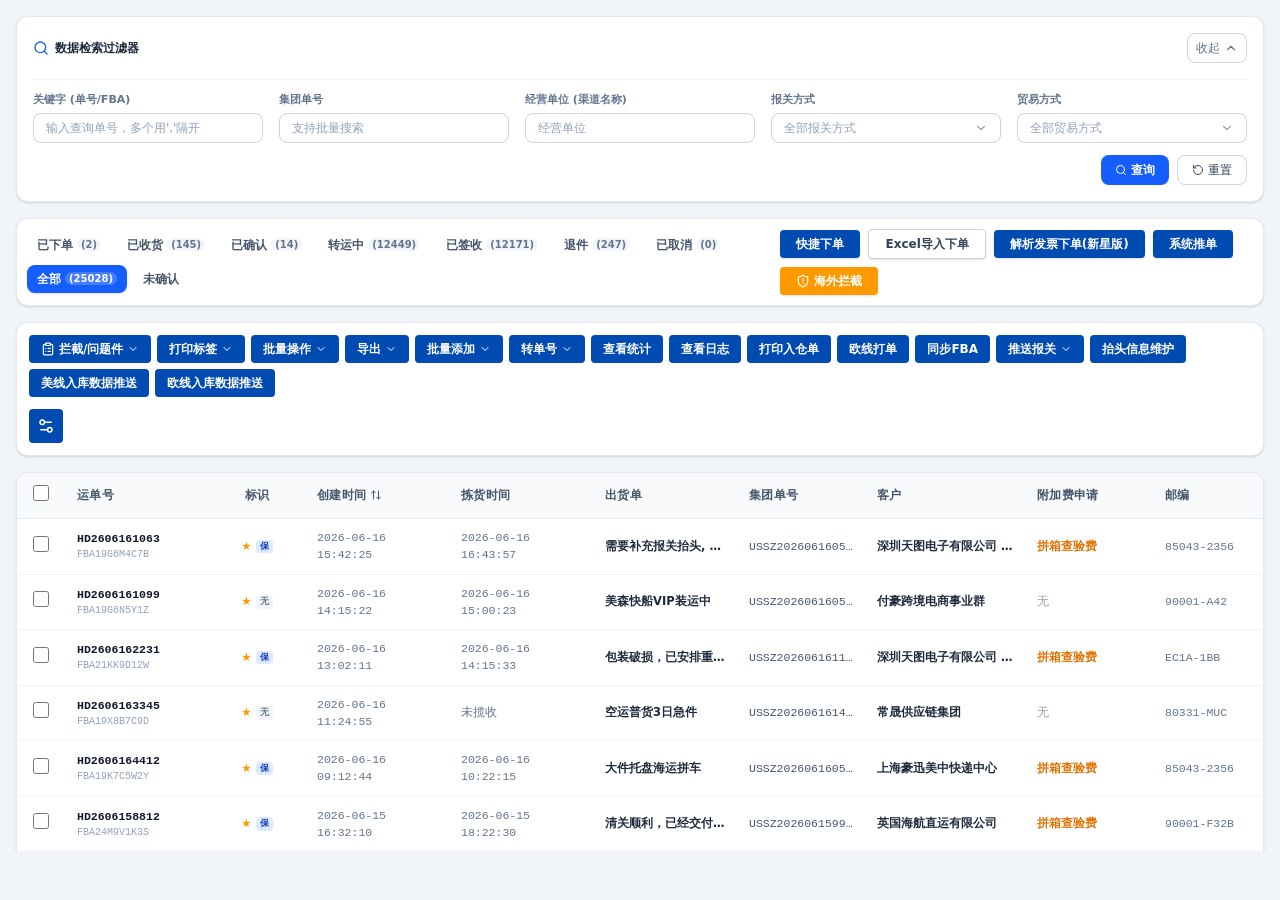
==== commit 32a11306: "feat: add storage management and read-only customer instructions" ====
--- a/overseas-app/index.html
+++ b/overseas-app/index.html
@@ -3,13 +3,11 @@
   <head>
     <meta charset="UTF-8" />
     <meta name="viewport" content="width=device-width, initial-scale=1.0" />
-    <title>天图通达 - 海外业务</title>
-    <script type="module" crossorigin src="./assets/index-DwhWotjx.js"></script>
-    <link rel="stylesheet" crossorigin href="./assets/index-YaeeXAIG.css">
-    <script src="./operation-instruction-drawer.js" charset="UTF-8" defer></script>
-    <script src="./transit-field-rules.js" charset="UTF-8" defer></script>
-    <script src="./storage-field-rules.js" charset="UTF-8" defer></script>
-    <script src="./action-button-rules.js" charset="UTF-8" defer></script>
+    <title>天图通达 - 海外中转单管理</title>
+    <script type="module" crossorigin src="assets/index-DDmOmZ-l.js"></script>
+    <link rel="stylesheet" crossorigin href="assets/index-lCPy6XlN.css">
+      <link rel="stylesheet" href="embed.css?v=client-20261021">
+    <script src="embed.js?v=client-20261021" defer></script>
   </head>
   <body>
     <div id="root"></div>
--- a/overseas-app/assets/index-lCPy6XlN.css
+++ b/overseas-app/assets/index-lCPy6XlN.css
@@ -0,0 +1 @@
+.niuku-overlay{background:#00000075;font:12px/1.5 Microsoft YaHei,PingFang SC,Arial,sans-serif}.niuku-drawer{width:max(67vw,1080px);max-width:100vw;min-width:0;color:#606b78;background:#fff;box-shadow:-4px 0 18px #00000024}.niuku-header{height:40px;border-bottom:8px solid #f3f7fc;box-sizing:content-box;color:#20262e;padding:0 16px}.niuku-title-mark{width:4px;height:17px;border-radius:1px;background:#252a30}.niuku-close{display:flex;padding:4px;border-radius:2px;color:#9098a2;cursor:pointer}.niuku-close:hover{color:#0759b6;background:#f1f6fd}.niuku-toolbar{height:46px;background:#fff}.niuku-btn{height:28px;padding:0 14px;border:1px solid #dce2eb;border-radius:2px;font-size:12px;line-height:26px;white-space:nowrap;cursor:pointer}.niuku-btn-primary{color:#fff;background:#0759b6;border-color:#0759b6}.niuku-btn-primary:hover{background:#064a97;border-color:#064a97}.niuku-btn-secondary{color:#667080;background:#fff}.niuku-btn-secondary:hover{color:#0759b6;border-color:#8ebbe8}.niuku-body{padding:0 18px 24px;scrollbar-color:#c9d1dc #f7f9fc;scrollbar-width:thin}.niuku-body>section+section{margin-top:16px;padding-top:8px;border-top:1px solid #edf0f5}.niuku-section-title{margin:0;height:26px;display:flex;align-items:center;color:#202c3b;font-size:14px;font-weight:600}.niuku-base-grid{display:grid;grid-template-columns:repeat(4,minmax(0,1fr));gap:12px 20px;padding:8px 0 0;align-items:start}.niuku-base-grid>.niuku-note-field{grid-column:span 2}.niuku-field{display:grid;grid-template-columns:104px minmax(0,1fr);min-width:0;gap:8px;align-items:center;min-height:30px}.niuku-label{display:block;color:#616b78;text-align:right;font-size:12px;line-height:18px;white-space:nowrap}.niuku-required{margin-right:4px;color:#ef6168;font-size:12px;font-weight:400}.niuku-input{display:block;height:30px;width:100%;min-width:0;padding:0 10px;border:1px solid #dce2eb;border-radius:3px;color:#657284;background:#fff;font:inherit;font-size:12px;outline:none;transition:border-color .15s,box-shadow .15s}.niuku-input::placeholder{color:#b8c0cc}.niuku-input:hover{border-color:#bbc9da}.niuku-input:focus{border-color:#409eff;box-shadow:0 0 0 2px #409eff14}select.niuku-input{padding-right:25px;text-overflow:ellipsis;-webkit-appearance:none;-moz-appearance:none;appearance:none;background-image:url("data:image/svg+xml,%3Csvg width='12' height='12' viewBox='0 0 12 12' xmlns='http://www.w3.org/2000/svg'%3E%3Cpath d='m2.5 4.5 3.5 3 3.5-3' fill='none' stroke='%2398a5b6' stroke-width='1.2' stroke-linecap='round' stroke-linejoin='round'/%3E%3C/svg%3E");background-position:right 9px center;background-repeat:no-repeat}.niuku-input[type=date]::-webkit-calendar-picker-indicator{opacity:.45;cursor:pointer}.niuku-radio-group{min-height:30px;display:flex;align-items:center;gap:22px}.niuku-radio{display:inline-flex;align-items:center;gap:7px;cursor:pointer;font-size:12px}.niuku-radio input{width:13px;height:13px;margin:0;accent-color:#0759b6}.niuku-radio:has(input:checked){color:#0759b6}.niuku-note-field{align-items:start}.niuku-note-field>.niuku-label{padding-top:6px}.niuku-note-control{display:block;position:relative;min-width:0}.niuku-note-control textarea{height:54px;padding:5px 9px 18px;resize:vertical;min-height:54px}.niuku-note-count{position:absolute;right:8px;bottom:3px;color:#97a4b7;font-size:10px;pointer-events:none}.niuku-party-hint{margin:8px 0 10px;color:#8993a1;font-size:11px}.niuku-party-hint.is-required{color:#b7791f}.niuku-party-stack{display:grid;gap:12px}.niuku-party-block{border:1px solid #e1e6ed;border-radius:3px;background:#fbfcfe}.niuku-party-block-title{display:flex;align-items:center;gap:9px;min-height:42px;padding:6px 12px;border-bottom:1px solid #e7ecf2;background:#f6f8fb}.niuku-party-block-title h4{margin:0;color:#344152;font-size:12px;font-weight:600}.niuku-party-block-title p{margin:2px 0 0;color:#96a1b0;font-size:10px}.niuku-party-index{display:inline-flex;width:20px;height:20px;align-items:center;justify-content:center;border-radius:50%;color:#0759b6;background:#eaf3ff;font-size:11px;font-weight:700}.niuku-party-fields{display:grid;grid-template-columns:repeat(3,minmax(0,1fr));gap:12px 20px;padding:12px}.niuku-party-fields .niuku-field{grid-template-columns:104px minmax(0,1fr)}.niuku-table-wrap{border:1px solid #e1e6ed;border-radius:2px;max-height:410px;scrollbar-color:#c9d1dc #f7f9fc}.niuku-table-wrap table{table-layout:fixed;border-collapse:separate;border-spacing:0}.niuku-table-wrap th{position:sticky;top:0;z-index:12;height:36px;padding:6px 10px;font-weight:500;background:#f5f7fa;border:0;border-right:1px solid #e3e8ef;border-bottom:1px solid #dce2eb;color:#536174;white-space:nowrap}.niuku-table-wrap td{height:40px;padding:5px 7px;border:0;border-right:1px solid #edf0f5;border-bottom:1px solid #edf0f5}.niuku-table-wrap tbody tr:nth-child(2n){background:#fcfdff}.niuku-table-wrap tbody tr:hover{background:#f4f9ff}.niuku-table-wrap .niuku-input{height:28px;font-size:11px;padding-left:7px}.niuku-table-wrap th:first-child,.niuku-table-wrap th:last-child{z-index:14}.niuku-table-wrap td:last-child{box-shadow:-3px 0 6px -5px #536174}.niuku-drawer button:focus-visible{outline:2px solid #409eff;outline-offset:2px}@media(max-width:1100px){.niuku-drawer{width:100vw}.niuku-base-grid{gap:12px 14px}.niuku-field{grid-template-columns:98px minmax(0,1fr);gap:6px}}@media(max-width:850px){.niuku-base-grid,.niuku-party-fields{grid-template-columns:repeat(2,minmax(0,1fr))}.niuku-header h2{font-size:13px}}@media(max-width:560px){.niuku-base-grid,.niuku-party-fields{grid-template-columns:1fr}.niuku-base-grid>.niuku-note-field{grid-column:auto}.niuku-body{padding:0 12px 20px}.niuku-header h2{max-width:calc(100vw - 64px);white-space:nowrap;overflow:hidden;text-overflow:ellipsis}}.catalog-fee-overlay{position:fixed;z-index:300;top:0;right:0;bottom:0;left:0;display:flex;justify-content:flex-end;background:#0006;color:#606266;font:12px/1.5 Microsoft YaHei,PingFang SC,Arial,sans-serif}.catalog-fee-drawer{display:flex;flex-direction:column;width:min(1080px,53vw);max-width:100vw;min-width:0;height:100vh;height:100dvh;background:#fff;box-shadow:-8px 0 32px #162b4d22;outline:none}.catalog-fee-drawer button,.catalog-fee-drawer input,.catalog-fee-drawer select{font:inherit}.catalog-fee-drawer button{cursor:pointer}.catalog-fee-drawer button:focus-visible,.catalog-fee-drawer input:focus-visible,.catalog-fee-drawer select:focus-visible{outline:2px solid #409eff;outline-offset:2px}.catalog-fee-header{display:flex;align-items:center;justify-content:space-between;flex:0 0 56px;gap:16px;padding:0 20px;border-bottom:1px solid #ebeef5}.catalog-fee-header h2{margin:0;color:#303133;font-size:14px;font-weight:600}.catalog-fee-close{display:flex;align-items:center;justify-content:center;width:28px;height:28px;padding:0;border:0;border-radius:3px;background:transparent;color:#909399}.catalog-fee-close:hover{background:#f2f6fc;color:#004cae}.catalog-fee-body{min-height:0;padding:16px 12px 24px;overflow-y:auto}.catalog-fee-toolbar{display:flex;margin-bottom:10px}.catalog-fee-button{display:inline-flex;align-items:center;justify-content:center;gap:4px;min-width:52px;height:28px;padding:0 12px;border:1px solid #dcdfe6;border-radius:3px;background:#fff;color:#606266}.catalog-fee-button:hover{border-color:#a0c4eb;background:#ecf5ff;color:#004cae}.catalog-fee-button.catalog-fee-primary{border-color:#004cae;background:#004cae;color:#fff}.catalog-fee-button.catalog-fee-primary:hover{border-color:#286cc1;background:#286cc1}.catalog-fee-table-scroll{height:clamp(240px,49vh,540px);overflow:auto;border:1px solid #ebeef5}.catalog-fee-table{width:100%;min-width:940px;table-layout:fixed;border-spacing:0;border-collapse:separate;font:inherit}.catalog-fee-index-column{width:34px}.catalog-fee-name-column{width:18%}.catalog-fee-type-column{width:15%}.catalog-fee-unit-column,.catalog-fee-price-column{width:9%}.catalog-fee-quantity-column,.catalog-fee-currency-column{width:10%}.catalog-fee-remark-column{width:18%}.catalog-fee-action-column{width:70px}.catalog-fee-table th,.catalog-fee-table td{height:40px;padding:6px 8px;border-right:1px solid #ebeef5;border-bottom:1px solid #ebeef5;overflow:hidden;text-align:center;text-overflow:ellipsis;white-space:nowrap;box-sizing:border-box}.catalog-fee-table th{position:sticky;z-index:1;top:0;height:30px;background:#f7f7f8;color:#606266;font-weight:600}.catalog-fee-table th:last-child,.catalog-fee-table td:last-child{border-right:0}.catalog-fee-table tr:hover td{background:#f8fafd}.catalog-fee-table select,.catalog-fee-table input{width:100%;min-width:0;height:28px;padding:0 7px;border:1px solid #dcdfe6;border-radius:3px;background:#fff;color:#606266;box-sizing:border-box}.catalog-fee-table select{text-overflow:ellipsis}.catalog-fee-table input:hover,.catalog-fee-table select:hover{border-color:#c0c4cc}.catalog-fee-remove{padding:2px 4px;border:0;background:transparent;color:#f56c6c}.catalog-fee-remove:hover{color:#db4747;text-decoration:underline}.catalog-fee-error{margin-top:10px;color:#e5484d}.catalog-fee-footer{display:flex;justify-content:flex-end;gap:8px;margin-top:12px}@media(max-width:1280px){.catalog-fee-drawer{width:min(1080px,calc(100vw - 80px))}}@media(max-width:900px){.catalog-fee-drawer{width:100vw}.catalog-fee-header{padding-right:14px;padding-left:14px}.catalog-fee-body{padding-right:10px;padding-left:10px}}.operation-instruction-table-container{min-width:0;color:#606266;font:12px/1.5 Microsoft YaHei,PingFang SC,Arial,sans-serif}.operation-instruction-table-scroll{min-height:194px;overflow:auto;border:1px solid #e4e7ed;background:#fff}.operation-instruction-table{width:100%;min-width:1750px;table-layout:fixed;border-collapse:separate;border-spacing:0;font:inherit}.operation-instruction-table-with-actions{min-width:1850px}.operation-instruction-column-index{width:44px}.operation-instruction-column-name{width:150px}.operation-instruction-column-type{width:120px}.operation-instruction-column-unit{width:100px}.operation-instruction-column-price{width:120px}.operation-instruction-column-quantity{width:140px}.operation-instruction-column-currency{width:120px}.operation-instruction-column-added-at{width:160px}.operation-instruction-column-added-by{width:120px}.operation-instruction-column-remark{width:170px}.operation-instruction-column-images{width:180px}.operation-instruction-column-status{width:120px}.operation-instruction-column-actions{width:100px}.operation-instruction-table th,.operation-instruction-table td{box-sizing:border-box;padding:10px;border-right:1px solid #e4e7ed;border-bottom:1px solid #e4e7ed;overflow:hidden;text-align:center;text-overflow:ellipsis;vertical-align:middle;white-space:nowrap}.operation-instruction-table th{height:34px;padding:6px 10px;background:#f7f8fa;color:#606266;font-weight:500}.operation-instruction-table td{height:80px;background:#fff}.operation-instruction-table th:last-child,.operation-instruction-table td:last-child{border-right:0}.operation-instruction-table th:first-child,.operation-instruction-table .operation-instruction-index{position:sticky;z-index:1;left:0}.operation-instruction-table th:first-child{z-index:2}.operation-instruction-table tbody tr:hover td{background:#f7faff}.operation-instruction-table .operation-instruction-remark{white-space:normal;overflow-wrap:anywhere}.operation-instruction-table .operation-instruction-empty td{position:static;height:158px;color:#909399;background:#fff}.operation-instruction-images{display:flex;align-items:center;justify-content:center;gap:4px}.operation-instruction-thumbnail{position:relative;display:block;flex:0 0 48px;width:48px;height:48px;padding:0;overflow:hidden;border:1px solid #e4e7ed;border-radius:2px;background:#f7f8fa;cursor:pointer}.operation-instruction-thumbnail img{display:block;width:100%;height:100%;object-fit:cover}.operation-instruction-image-overlay{position:absolute;top:0;right:0;bottom:0;left:0;display:flex;align-items:center;justify-content:center;background:#0006;color:#fff;opacity:0;transition:opacity .15s}.operation-instruction-thumbnail:hover .operation-instruction-image-overlay,.operation-instruction-thumbnail:focus-visible .operation-instruction-image-overlay{opacity:1}.operation-instruction-image-count{flex:0 0 auto;color:#909399;font-size:11px}.operation-instruction-status{display:inline-block;padding:1px 5px;border:1px solid;border-radius:2px;line-height:18px;white-space:nowrap}.operation-instruction-status-done{border-color:#b3e19d;background:#f0f9eb;color:#67c23a}.operation-instruction-status-pending{border-color:#f3d19e;background:#fdf6ec;color:#e6a23c}.operation-instruction-status-rejected{border-color:#fbc4c4;background:#fef0f0;color:#f56c6c}.operation-instruction-status-neutral{border-color:#d3d4d6;background:#f4f4f5;color:#909399}.operation-instruction-actions{display:flex;justify-content:center;gap:8px}.operation-instruction-actions button{padding:0;border:0;background:transparent;color:#409eff;font:inherit;cursor:pointer}.operation-instruction-actions button:hover{text-decoration:underline}.operation-instruction-actions .operation-instruction-remove{color:#f56c6c}.operation-instruction-table-container button:focus-visible,.operation-instruction-table-scroll:focus-visible{outline:2px solid #409eff;outline-offset:2px}.operation-instruction-preview{position:fixed;z-index:400;top:0;right:0;bottom:0;left:0;display:flex;align-items:center;justify-content:center;padding:32px;background:#000b}.operation-instruction-preview-content{display:flex;flex-direction:column;max-width:min(1100px,100%);max-height:calc(100dvh - 64px);overflow:hidden;border-radius:4px;background:#fff;box-shadow:0 8px 40px #0004}.operation-instruction-preview-content header{display:flex;flex:0 0 46px;align-items:center;justify-content:space-between;gap:24px;min-width:240px;padding:0 14px;border-bottom:1px solid #ebeef5}.operation-instruction-preview-content header span{overflow:hidden;color:#303133;text-overflow:ellipsis;white-space:nowrap}.operation-instruction-preview-content button{display:flex;align-items:center;justify-content:center;flex:0 0 28px;width:28px;height:28px;padding:0;border:0;border-radius:3px;background:transparent;color:#909399;cursor:pointer}.operation-instruction-preview-content button:hover{background:#f2f6fc;color:#004cae}.operation-instruction-preview-content>img{display:block;min-height:0;max-width:100%;max-height:calc(100dvh - 110px);object-fit:contain}@media(max-width:640px){.operation-instruction-preview{padding:12px}.operation-instruction-preview-content{max-height:calc(100dvh - 24px)}.operation-instruction-preview-content>img{max-height:calc(100dvh - 70px)}}.instruction-waybill-info{color:#354052;font-size:12px}.instruction-waybill-info .instruction-waybill-info-header{display:flex;align-items:center;justify-content:space-between;gap:12px;padding-bottom:14px;border-bottom:1px solid #edf0f4}.instruction-waybill-info .instruction-waybill-info-header h3{margin:0}.instruction-waybill-info-actions{display:flex;align-items:center;gap:8px;flex-shrink:0}.instruction-waybill-info .instruction-waybill-info-actions .mc-btn{min-height:28px;padding:4px 14px}.instruction-waybill-info-saved{color:#31a264}.instruction-waybill-info-summary{display:grid;grid-template-columns:repeat(3,minmax(0,1fr));gap:14px 18px;margin:0;padding:20px 0;border-bottom:1px solid #edf0f4}.instruction-waybill-info-summary>div{display:flex;align-items:baseline;min-width:0}.instruction-waybill-info-summary dt{flex-shrink:0;margin:0;color:#68788b}.instruction-waybill-info-summary dd{min-width:0;margin:0;overflow-wrap:anywhere}.instruction-waybill-customer-note dd{white-space:pre-wrap}.instruction-waybill-info-form{display:grid;grid-template-columns:repeat(2,minmax(0,1fr));gap:16px 28px;padding-top:20px}.instruction-waybill-info-form>label{display:flex;align-items:center;min-width:0;gap:8px}.instruction-waybill-info-form>label>span{width:100px;flex-shrink:0;text-align:right}.instruction-waybill-info-form input,.instruction-waybill-info-form select{display:block;min-width:0;width:100%;height:30px;padding:4px 8px;border:1px solid #dce2e9;border-radius:3px;color:#354052;background-color:#fff;outline:none}.instruction-waybill-info-form input::placeholder{color:#bac1cc}.instruction-waybill-info-form select:disabled{opacity:1;color:#8d98a7;background-color:#fff;-webkit-text-fill-color:#8d98a7;cursor:default}.instruction-waybill-info-form input[readonly]{background-color:#f3f5f8;color:#7d8998;cursor:default}.instruction-waybill-info-form input:not([readonly]):focus{border-color:#168ff5;box-shadow:0 0 0 1px #168ff5}.instruction-waybill-info-required,.instruction-waybill-info-error{color:#ed5658}.instruction-waybill-info-error{margin:12px 0 0}@media(max-width:720px){.instruction-waybill-info-summary{grid-template-columns:repeat(2,minmax(0,1fr))}.instruction-waybill-info-summary>div:nth-child(3){grid-column:1 / -1}.instruction-waybill-info-form{grid-template-columns:minmax(0,1fr);row-gap:14px}.instruction-waybill-info .instruction-waybill-info-header{flex-wrap:wrap}}@media(max-width:420px){.instruction-waybill-info-summary{grid-template-columns:repeat(2,minmax(0,1fr))}.instruction-waybill-info-summary>div:nth-child(-n+3){grid-column:1 / -1}}.instruction-tracking{padding:36px 12px 4px;color:#263548;font-size:12px}.instruction-tracking-list{margin:0;padding:0;list-style:none}.instruction-tracking-event,.instruction-tracking-add{display:grid;grid-template-columns:minmax(90px,160px) 184px 22px minmax(0,1fr);column-gap:8px}.instruction-tracking-event{min-height:60px}.instruction-tracking-operator,.instruction-tracking-date,.instruction-tracking-status{padding-top:2px;font-weight:600;line-height:20px;overflow-wrap:anywhere}.instruction-tracking-date{text-align:right}.instruction-tracking-axis{position:relative;display:flex;justify-content:center}.instruction-tracking-axis:before{position:absolute;top:10px;bottom:-10px;left:calc(50% - 1px);width:2px;background:#5b92c8;content:""}.instruction-tracking-dot{z-index:1;width:13px;height:13px;margin-top:5px;flex-shrink:0;border-radius:50%;background:#4f89c6}.instruction-tracking-event.is-latest,.instruction-tracking-event.is-exception{color:#f5222d}.instruction-tracking-event.is-exception .instruction-tracking-dot{background:#f5222d}.instruction-tracking-country{display:block;font-size:11px;font-weight:400}.instruction-tracking-exception{display:inline-block;margin-left:8px;padding:0 4px;border:1px solid #ffccc7;border-radius:2px;background:#fff1f0;font-size:10px;font-weight:400}.instruction-tracking-event.is-latest .instruction-tracking-dot{background:#f5222d}.instruction-tracking-add{min-height:24px}.instruction-tracking-add>.instruction-tracking-axis{grid-column:3;align-items:flex-start}.instruction-tracking-add .instruction-tracking-axis:before{top:0;bottom:auto;height:10px}.instruction-tracking-add button{z-index:1;display:flex;align-items:center;justify-content:center;width:14px;height:14px;margin-top:3px;padding:0;border:0;border-radius:50%;background:#17212e;color:#fff}.instruction-tracking-add button:hover{background:#0759b6}.instruction-tracking-empty{margin:0 0 20px;color:#8a96a7}.instruction-detail-portal .instruction-tracking-overlay{align-items:flex-start;padding:15vh 12px 24px;overflow-y:auto}.instruction-detail-portal .instruction-tracking-modal{width:440px;max-height:calc(85vh - 24px);flex-shrink:0;overflow:auto}.instruction-detail-portal .instruction-tracking-modal>header{padding:12px 16px}.instruction-detail-portal .instruction-tracking-modal>footer{gap:8px;padding:0 16px 20px;border-top:0}.instruction-tracking-form{display:grid;gap:12px;padding:22px 16px 18px}.instruction-tracking-form>label{display:flex;align-items:center;min-width:0;gap:12px}.instruction-tracking-form>label>span,.instruction-tracking-type>span{flex-shrink:0;width:72px;text-align:right}.instruction-tracking-form b{color:#ed5658}.instruction-tracking-form input:not([type=radio]),.instruction-tracking-form select{width:100%;min-width:0;height:28px;padding:4px 8px;border:1px solid #dce2e9;border-radius:3px;background:#fff;color:#354052}.instruction-tracking-type{display:flex;align-items:center;min-height:28px;gap:12px}.instruction-tracking-type-choices{display:flex;flex-wrap:wrap;gap:8px 18px}.instruction-tracking-type-choices label{display:inline-flex;align-items:center;gap:6px;white-space:nowrap}.instruction-tracking-type-choices label.is-selected{color:#409eff}.instruction-tracking-type-choices input{width:13px;height:13px;margin:0;accent-color:#409eff}.instruction-tracking-form-error{margin:0;color:#ed5658}@media(max-width:640px){.instruction-tracking{padding:28px 0 4px}.instruction-tracking-event,.instruction-tracking-add{grid-template-columns:minmax(52px,1fr) 146px 16px minmax(64px,1fr);column-gap:6px}.instruction-tracking-form{padding:24px 16px}}@media(max-width:420px){.instruction-tracking-event,.instruction-tracking-add{grid-template-columns:minmax(0,1fr) 16px minmax(0,1fr)}.instruction-tracking-operator{grid-column:1;grid-row:1;text-align:right}.instruction-tracking-date{grid-column:1;grid-row:2;padding-top:0;padding-bottom:20px;font-size:10px;font-weight:400;white-space:nowrap}.instruction-tracking-event>.instruction-tracking-axis{grid-column:2;grid-row:1 / 3}.instruction-tracking-status{grid-column:3;grid-row:1 / 3}.instruction-tracking-add>.instruction-tracking-axis{grid-column:2}}.instruction-detail-portal{color:#354052;font:12px/1.35 Microsoft YaHei,PingFang SC,Arial,sans-serif}.instruction-detail-portal button,.instruction-detail-portal input,.instruction-detail-portal select,.instruction-detail-portal textarea{font:inherit}.instruction-detail-portal button{cursor:pointer}.instruction-transfer-actions{display:flex;flex-wrap:wrap;gap:8px}.instruction-detail-portal .instruction-transfer-table{min-width:960px}.instruction-detail-portal .instruction-transfer-table th:nth-child(1){width:72px}.instruction-detail-portal .instruction-transfer-table th:nth-child(2){width:220px}.instruction-detail-portal .instruction-transfer-table th:nth-child(3){width:200px}.instruction-detail-portal .instruction-transfer-table th:nth-child(4){width:220px}.instruction-detail-portal .instruction-transfer-table th:nth-child(5){width:240px}.instruction-transfer-toolbar{flex-wrap:wrap}.instruction-transfer-count{margin:6px 0 0;color:#8492a6}.instruction-transfer-selector{display:inline-flex;align-items:center;justify-content:center;gap:7px}.instruction-transfer-selector input{margin:0;accent-color:#168ff5}.instruction-transfer-batch{margin-bottom:16px;padding:14px;border:1px solid #dce9fa;border-radius:4px;background:#f7fbff}.instruction-transfer-batch>label{font-weight:600;color:#354052}.instruction-transfer-batch>p{margin:7px 0 10px;line-height:1.6}.instruction-transfer-batch textarea{display:block;width:100%;min-height:82px;padding:8px 10px;border:1px solid #dce2e9;border-radius:3px;color:#354052;background:#fff;resize:vertical}.instruction-transfer-batch-footer{display:flex;align-items:center;justify-content:space-between;flex-wrap:wrap;gap:10px;margin-top:10px;color:#8492a6}.instruction-transfer-batch-error{color:#e45656}.instruction-transfer-batch-success{color:#43a047}.instruction-transfer-input{width:100%;min-width:160px;height:30px;padding:4px 8px;border:1px solid #dce2e9;border-radius:3px;background:#fff;color:#354052}.instruction-transfer-input:focus{outline:2px solid #168ff5;outline-offset:1px}.instruction-transfer-number{overflow-wrap:anywhere}.instruction-processing-toolbar{display:flex;align-items:center;flex-wrap:wrap;gap:10px;margin-bottom:12px}.instruction-processing-count{padding:4px 8px;border:1px solid #b3d8ff;border-radius:3px;background:#ecf5ff;color:#168ff5}.instruction-detail-portal .instruction-processing-modal{width:min(440px,calc(100vw - 24px))}.instruction-processing-form{padding:20px}.instruction-processing-form>p{margin:0 0 16px;line-height:1.6}.instruction-processing-form label{display:flex;align-items:center;gap:12px;margin-bottom:16px}.instruction-processing-form select{flex:1;min-width:0;height:32px;padding:4px 8px;border:1px solid #dce2e9;border-radius:3px;background:#fff}.instruction-processing-hint{color:#8492a6}.instruction-detail-portal .instruction-fee-edit-modal{width:min(480px,calc(100vw - 24px));max-height:calc(100dvh - 32px);overflow:hidden;display:flex;flex-direction:column}.instruction-fee-edit-modal>form{display:flex;flex-direction:column;min-height:0}.instruction-fee-edit-fields{padding:22px 18px;display:grid;gap:14px;overflow-y:auto}.instruction-fee-edit-fields>label{display:flex;align-items:center;min-width:0;gap:8px}.instruction-fee-edit-fields>label>span{width:86px;flex-shrink:0;text-align:right}.instruction-fee-edit-fields b{color:#f56c6c;font-weight:400}.instruction-fee-edit-fields input,.instruction-fee-edit-fields select,.instruction-fee-edit-fields textarea{min-width:0;flex:1;width:100%;padding:5px 9px;border:1px solid #dce2e9;border-radius:3px;color:#354052;background:#fff}.instruction-fee-edit-fields input,.instruction-fee-edit-fields select{height:30px}.instruction-fee-edit-fields input[readonly],.instruction-fee-edit-fields select:disabled{color:#929daf;background:#f5f7fa;opacity:1}.instruction-fee-counter{display:flex;align-items:center;flex:1;min-width:0}.instruction-fee-counter button{flex-shrink:0;width:26px;height:30px;border:1px solid #dce2e9;background:#f5f7fa;color:#68788b}.instruction-fee-counter input{text-align:center;border-radius:0}.instruction-fee-description{align-items:flex-start!important}.instruction-fee-edit-fields textarea{resize:vertical}.instruction-fee-edit-error{margin:0;color:#e45656;line-height:1.6}.instruction-fee-edit-modal footer{display:flex;justify-content:flex-end;flex-shrink:0;gap:8px;padding:14px 18px;border-top:1px solid #e8edf1}.instruction-detail-error{position:fixed;z-index:1000;right:24px;bottom:24px;max-width:calc(100vw - 48px);padding:10px 16px;border:1px solid #fecaca;border-radius:4px;color:#b91c1c;background:#fff1f2;box-shadow:0 3px 12px #0001;font-size:12px}.instruction-detail-portal button:focus-visible,.instruction-detail-portal textarea:focus-visible,.instruction-detail-portal select:focus-visible{outline:2px solid #168ff5;outline-offset:2px}@media(max-width:720px){.instruction-detail-drawer{height:100dvh}.instruction-detail-drawer .mc-intercept-drawer-header{min-height:64px;padding:4px 16px;gap:12px}.instruction-detail-drawer .mc-intercept-drawer-header>div{min-width:0}.instruction-detail-drawer .mc-intercept-drawer-header h2{overflow-wrap:anywhere}.instruction-detail-drawer .mc-intercept-close{flex-shrink:0}.instruction-detail-portal .mc-intercept-attachment-modal,.instruction-detail-portal .mc-storage-fee-modal{max-width:calc(100vw - 24px);max-height:calc(100dvh - 24px)}.instruction-detail-portal .mc-intercept-attachment-modal>.space-y-5{padding-right:16px;padding-left:16px;overflow:auto}}.im-page{display:flex;flex:1;flex-direction:column;min-width:0;min-height:0;height:100%;gap:12.5px;padding:10px 20px 18.75px 8.75px;overflow:hidden;background:#f5f7fa;color:#606266;font:12.5px/1.4 Microsoft YaHei,Arial,sans-serif}.im-page *,.im-page *:before,.im-page *:after{box-sizing:border-box}.im-page button,.im-page input,.im-page select,.im-page textarea{font:inherit}.im-page button{cursor:pointer}.im-page button:disabled{cursor:default}.im-page button,.im-page select,.im-page input{outline:none}.im-page button:focus-visible{outline:2.5px solid #8bbbf0;outline-offset:2.5px}.im-filters{display:grid;grid-template-columns:minmax(0,445fr) minmax(0,446fr) minmax(0,445fr) minmax(112.5px,137fr) minmax(112.5px,138fr) minmax(0,138fr);align-items:start;column-gap:20px;flex:0 0 65px;height:65px;padding:12.5px 12.5px 0;border-radius:3.75px;background:#fff;box-shadow:0 2.5px 6.25px #1f2d3d0b}.im-filter{display:flex;align-items:center;min-width:0;height:28.75px;gap:8.75px;color:#303133;white-space:nowrap}.im-filter>span:first-child{flex-shrink:0}.im-filter-code>span:first-child,.im-filter-type>span:first-child{width:55px}.im-filter-status>span:first-child{width:27.5px}.im-page input:not([type=checkbox]),.im-page select,.im-page textarea{min-width:0;border:1.25px solid #dcdfe6;border-radius:3.75px;background:#fff;color:#606266;transition:border-color .15s}.im-page input:not([type=checkbox]):focus,.im-page select:focus,.im-page textarea:focus{border-color:#409eff}.im-page input::placeholder{color:#c0c4cc;opacity:1}.im-filter>input{width:100%;height:28.75px;padding:0 15px}.im-select{display:inline-flex;position:relative;min-width:0}.im-filter>.im-select{flex:1;height:28.75px}.im-select select{-webkit-appearance:none;-moz-appearance:none;appearance:none;width:100%;height:100%;padding:0 32.5px 0 15px}.im-filter select:has(option[value=""]:checked){color:#c0c4cc}.im-select>svg{position:absolute;top:50%;right:10px;width:13.75px;height:13.75px;transform:translateY(-50%);pointer-events:none;color:#c0c4cc;stroke-width:1.3}.im-button{display:inline-flex;align-items:center;justify-content:center;gap:6.25px;height:28.75px;border:1.25px solid #dcdfe6;border-radius:2.5px;background:#fff;color:#606266;padding:0 15px;line-height:1;white-space:nowrap}.im-button:hover{border-color:#9bc9ff;color:#409eff}.im-button>svg{width:13.75px;height:13.75px;stroke-width:2.4}.im-button.im-primary{background:#004cae;border-color:#004cae;color:#fff}.im-button.im-primary:hover{background:#1260bb;border-color:#1260bb}.im-query,.im-reset{width:100%}.im-list-card{display:flex;flex:1;flex-direction:column;min-height:0;min-width:0;padding:0 12.5px;overflow:hidden;border-radius:3.75px;background:#fff;box-shadow:0 2.5px 6.25px #1f2d3d0b}.im-toolbar{display:flex;align-items:center;justify-content:space-between;flex:0 0 52.5px;height:52.5px}.im-export{width:56.25px;padding:0}.im-settings{position:relative}.im-settings-button{width:43.75px;padding:0}.im-settings-button>svg{width:15px;height:15px;fill:#fff;stroke:#004cae;stroke-width:1.6}.im-settings-panel{position:absolute;z-index:60;top:35px;right:0;width:225px;padding:12.5px 15px;background:#fff;border:1.25px solid #e4e7ed;border-radius:3.75px;box-shadow:0 3.75px 15px #0002}.im-settings-title{display:flex;align-items:center;justify-content:space-between;margin-bottom:8.75px;padding-bottom:8.75px;border-bottom:1.25px solid #ebeef5;font-size:13.75px;color:#303133}.im-settings-title button{padding:0;border:0;color:#409eff;background:transparent}.im-column-option{display:flex;align-items:center;gap:11.25px;height:33.75px}.im-page input[type=checkbox]{-webkit-appearance:none;-moz-appearance:none;appearance:none;display:inline-block;position:relative;width:15px;height:15px;margin:0;border:1.25px solid #d8dde5;border-radius:2.5px;background:#fff;vertical-align:middle;cursor:pointer;box-shadow:inset 0 0 0 .375px #e4e7ed}.im-page input[type=checkbox]:checked,.im-page input[type=checkbox]:indeterminate{background:#409eff;border-color:#409eff;box-shadow:none}.im-page input[type=checkbox]:checked:after{content:"";position:absolute;left:3.75px;top:1.25px;width:5px;height:8.75px;border:solid #fff;border-width:0 1.875px 1.875px 0;transform:rotate(45deg)}.im-page input[type=checkbox]:indeterminate:after{content:"";position:absolute;left:2.5px;top:5px;width:7.5px;height:2.5px;background:#fff}.im-page input[type=checkbox]:focus-visible{outline:2.5px solid #a0cfff;outline-offset:2.5px}.im-table-scroll{flex:1;min-height:0;min-width:0;overflow:auto;scrollbar-gutter:stable;scrollbar-width:thin;scrollbar-color:#d9d9d9 transparent}.im-table-scroll::-webkit-scrollbar{width:10px;height:10px}.im-table-scroll::-webkit-scrollbar-thumb{border-radius:6.25px;background:#d9d9d9}.im-table-scroll::-webkit-scrollbar-track{background:#fafafa}.im-table{width:100%;min-width:1375px;table-layout:fixed;border-collapse:collapse;font-size:12.5px;color:#777e88}.im-table th,.im-table td{padding:0 10px;border:1.25px solid #e9ebef;text-align:center;vertical-align:middle;white-space:nowrap;overflow:hidden;text-overflow:ellipsis}.im-table thead{position:sticky;top:0;z-index:10}.im-table thead tr{height:32.5px}.im-table th{background:#f7f7f8;color:#606266;font-weight:700}.im-table tbody tr{height:48px}.im-table tbody tr:hover{background:#f5f7fa}.im-table tbody tr.im-row-selected{background:#ecf5ff}.im-table .im-checkbox-cell{padding:0}.im-description{display:block;overflow:hidden;white-space:nowrap;text-overflow:ellipsis}.im-status{display:inline-block;height:20px;padding:0 3.75px;border:1.25px solid #d9f0ce;border-radius:2.5px;color:#67c23a;background:#f0f9eb;line-height:17.5px}.im-status.im-status-disabled{color:#909399;background:#f4f4f5;border-color:#e9e9eb}.im-actions{display:inline-flex;align-items:center;justify-content:center;gap:12.5px}.im-actions button{border:0;padding:0;background:none;color:#409eff}.im-actions button:hover{color:#0878ef;text-decoration:underline}.im-table tr.im-empty{height:200px}.im-footer{display:flex;flex:0 0 50px;align-items:center;justify-content:flex-end;gap:16.25px;height:50px;color:#909399;white-space:nowrap}.im-page-size{width:101.25px;height:28.75px}.im-page-size select{padding:0 23.75px 0 12.5px}.im-page-size>svg{right:7.5px}.im-page-arrow,.im-page-current{display:inline-flex;align-items:center;justify-content:center;width:15px;height:28.75px;padding:0;border:0;color:#409eff;background:transparent}.im-page-arrow svg{width:15px;height:15px;stroke-width:1.7}.im-page-arrow:disabled{color:#c0c4cc}.im-page-current{font-weight:700}.im-page-jump{display:inline-flex;align-items:center;gap:6.25px;margin-left:8.75px}.im-page-jump input{width:46.25px;height:28.75px;padding:0 3.75px;text-align:center}.im-modal-mask{position:fixed;z-index:200;top:0;right:0;bottom:0;left:0;display:flex;align-items:center;justify-content:center;padding:37.5px;background:#0005}.im-dialog{width:725px;max-width:100%;max-height:calc(100vh - 75px);overflow:auto;border-radius:5px;background:#fff;box-shadow:0 10px 37.5px #0003;color:#606266;font-size:15px}.im-dialog-header{display:flex;align-items:center;justify-content:space-between;min-height:65px;padding:0 27.5px;border-bottom:1.25px solid #ebeef5}.im-dialog-header h2{margin:0;font-size:18.75px;font-weight:500;color:#303133}.im-dialog-header button{display:inline-flex;align-items:center;justify-content:center;width:31.25px;height:31.25px;border:0;padding:0;background:transparent;color:#909399}.im-dialog-header button svg{width:21.25px;height:21.25px}.im-edit-fields{display:grid;grid-template-columns:1fr 1fr;gap:20px 25px;padding:27.5px}.im-edit-fields label{display:flex;flex-direction:column;gap:8.75px;min-width:0}.im-edit-fields input,.im-edit-fields select{width:100%;height:40px;padding:0 12.5px}.im-edit-fields input[readonly]{background:#f5f7fa;color:#909399}.im-edit-fields .im-edit-description{grid-column:1 / -1}.im-edit-fields textarea{width:100%;min-height:95px;padding:10px 12.5px;resize:vertical}.im-form-error{padding:0 27.5px;margin:0 0 17.5px;color:#f56c6c}.im-dialog-footer{display:flex;align-items:center;justify-content:flex-end;gap:15px;padding:17.5px 27.5px;border-top:1.25px solid #ebeef5}.im-dialog-footer .im-button{height:37.5px;min-width:82.5px}.im-log-dialog{width:775px}.im-log-body{min-height:225px;max-height:60vh;overflow:auto;padding:22.5px 27.5px}.im-log-code{color:#909399;padding-bottom:15px}.im-log-empty{padding:43.75px 0;color:#909399;text-align:center}.im-log-entry{padding:17.5px 0;border-top:1.25px solid #ebeef5}.im-log-entry time{display:block;margin-bottom:8.75px;color:#909399;font-size:13.75px}.im-log-entry strong{display:block;margin-bottom:8.75px;font-weight:500;color:#303133}.im-log-entry p{margin:5px 0;overflow-wrap:anywhere}@media(max-width:1500px){.im-filters{grid-template-columns:minmax(0,1fr) minmax(0,1fr) minmax(0,1fr) 100px 100px;gap:12.5px}.im-filter-code>span:first-child,.im-filter-type>span:first-child{width:auto}.im-filter{gap:6.25px}.im-filter>input,.im-select select{padding-left:8.75px}}.sm-page{padding-top:10px}.sm-filters{flex:0 0 auto;min-width:0;padding:12.5px;border-radius:3.75px;background:#fff;box-shadow:0 2.5px 6.25px #1f2d3d0b}.sm-filter-grid{display:grid;grid-template-columns:repeat(4,minmax(0,1fr));gap:12.5px 20px}.sm-filter{display:flex;align-items:center;gap:8.75px;min-width:0;height:28.75px;color:#303133}.sm-filter>span:first-child{flex:0 0 50px;white-space:nowrap}.sm-filter>input,.sm-filter>.im-select{flex:1;width:100%;min-width:0;height:28.75px}.sm-filter>input{padding:0 11px}.sm-filter select{padding-left:11px}.sm-filter select:has(option[value=""]:checked){color:#c0c4cc}.sm-filter-actions{display:flex;align-items:center;gap:10px;margin-top:12.5px}.sm-filter-actions .im-button{min-width:75px}.sm-expand svg{transition:transform .15s}.sm-expand svg.sm-rotated{transform:rotate(180deg)}.sm-date-range{display:flex;align-items:center;flex:1;min-width:0;gap:5px}.sm-date-range input{width:calc((100% - 24px)/2);min-width:0;height:28.75px;padding:0 3px;font-size:11px}.sm-date-range i{font-style:normal;color:#909399}.sm-list-heading{display:flex;align-items:center;justify-content:space-between;gap:16px;min-height:55px;flex:0 0 auto;border-bottom:1.25px solid #ebeef5}.sm-tabs{display:flex;flex:1;align-self:stretch;gap:25px;min-width:0;overflow-x:auto;overflow-y:hidden;scrollbar-width:none}.sm-tabs::-webkit-scrollbar{display:none}.sm-tabs button{position:relative;flex-shrink:0;padding:0 0 1px;border:0;background:transparent;color:#606266;white-space:nowrap}.sm-tabs button.sm-tab-active{color:#004cae;font-weight:700}.sm-tabs button.sm-tab-active:after{position:absolute;right:0;bottom:-1px;left:0;height:2.5px;background:#004cae;content:""}.sm-tabs button:hover{color:#004cae}.sm-tabs button>span{margin-left:2px;font-weight:400}.sm-toolbar-actions{display:flex;align-items:center;flex-shrink:0;gap:10px}.sm-page .im-button:disabled{color:#a8abb2;border-color:#e4e7ed;background:#f7f8fa;opacity:1}.sm-page .im-button.im-primary:disabled{background:#a0c4eb;border-color:#a0c4eb;color:#fff}.sm-summary-bar{display:flex;justify-content:space-between;align-items:center;min-height:53px;gap:12px;flex:0 0 auto}.sm-summary{display:flex;align-items:center;gap:24px;flex-wrap:wrap;padding:9px 0;color:#606266}.sm-summary>span{white-space:nowrap}.sm-summary>span:first-child{margin-right:-14px}.sm-summary b{padding-left:4px;color:#004cae;font-weight:500}.sm-settings-panel{max-height:min(650px,calc(100vh - 275px));overflow-y:auto}.sm-settings-panel .im-settings-title{position:sticky;top:-12.5px;padding-top:5px;background:#fff;z-index:1}.sm-settings-panel .im-column-option{height:29px}.sm-table-scroll{border-top:0}.sm-table{width:100%;font-size:12.5px}.sm-table thead tr{height:34px}.sm-table tbody tr{height:48px}.sm-table td,.sm-table th{padding:0 10px}.sm-table td>span:not(.im-actions){display:block;overflow:hidden;text-overflow:ellipsis;white-space:nowrap}.sm-table .sm-actions-cell{position:sticky;right:0;z-index:2;background:#fff;box-shadow:-5px 0 7px -6px #8896a8}.sm-table th.sm-actions-cell{z-index:12;background:#f7f7f8}.sm-table tr:hover td.sm-actions-cell{background:#f5f7fa}.sm-table tr.im-row-selected td.sm-actions-cell{background:#ecf5ff}.sm-table .im-actions{gap:12px}.sm-table .im-actions button:disabled{color:#b7bdc6;text-decoration:none;cursor:default}.sm-sort-button{display:inline-flex;align-items:center;justify-content:center;gap:3px;max-width:100%;padding:0;background:transparent;border:0;color:inherit;font-weight:inherit}.sm-sort-button svg{width:12px;height:12px;color:#a6aeba}.sm-sort-button:hover,th[aria-sort=ascending] .sm-sort-button svg,th[aria-sort=descending] .sm-sort-button svg{color:#004cae}.sm-intercept{color:#f56c6c}.sm-muted{color:#a8abb2}.sm-footer{gap:15px}.sm-order-context{padding:20px 27.5px 0;font-size:13px;overflow-wrap:anywhere}.sm-order-context p{margin:0 0 10px}.sm-order-context strong{color:#606266;font-weight:500}.sm-order-context p>span{margin-left:35px}.sm-order-context p>span strong{color:#004cae}.sm-order-warning{margin-top:12px;padding:10px 12px;border:1px solid #faecd8;border-radius:3px;background:#fdf6ec;color:#b88230}.sm-order-fields{padding-top:20px;padding-bottom:15px}.sm-order-fields .im-select{height:40px}.sm-order-fields .im-select select{padding-right:35px}.sm-order-hint{margin:0 27.5px 20px;color:#909399;font-size:12px}.sm-location-dialog{width:525px}.sm-location-body{padding:20px 27.5px 27.5px;font-size:14px}.sm-location-body p{margin:0 0 12px}.sm-location-body p strong{color:#004cae;font-weight:500}.sm-location-current{margin-bottom:20px;max-height:95px;overflow-y:auto;overflow-wrap:anywhere;line-height:1.6;color:#909399}.sm-location-body label{display:flex;flex-direction:column;gap:9px}.sm-location-body input{width:100%;height:40px;padding:0 12px}.sm-order-history{margin-bottom:12px;padding:12px 15px;border:1px solid #e9ebef;border-radius:3px;background:#f9fafc;font-size:13px}.sm-order-history>strong{display:block;margin-bottom:9px;font-weight:500}.sm-order-history>div{display:flex;flex-wrap:wrap;align-items:center;gap:14px;padding:6px 0}.sm-pending-tag{padding:2px 6px;border:1px solid #faecd8;border-radius:3px;background:#fdf6ec;color:#b88230;font-size:12px}@media(max-width:1500px){.sm-filter-grid{gap:12.5px}.sm-filter{gap:6px}.sm-filter>span:first-child{flex-basis:auto}.sm-summary{gap:18px;font-size:12px}.sm-summary>span:first-child{margin-right:-10px}.sm-tabs{gap:20px}}@media(max-width:1100px){.sm-filter-grid{grid-template-columns:repeat(2,minmax(0,1fr))}.sm-filter>span:first-child{flex-basis:50px}.sm-list-heading{align-items:stretch;gap:8px}.sm-tabs{gap:16px}.sm-toolbar-actions{gap:6px}.sm-toolbar-actions .im-button{padding:0 9px}.sm-summary{gap:10px 16px}}@media(max-width:780px){.sm-page{padding-right:8.75px}.sm-list-heading{flex-direction:column;padding:0 0 10px}.sm-tabs{min-height:44px}.sm-toolbar-actions{justify-content:flex-end}.sm-summary{gap:8px 14px}.sm-footer{justify-content:flex-start;gap:10px;overflow-x:auto}.sm-page .im-modal-mask{padding:18px}.sm-order-context,.sm-location-body{padding-left:20px;padding-right:20px}.sm-page .im-edit-fields{grid-template-columns:1fr;padding:20px}}.oi-page{gap:12.5px}.oi-required{margin-right:3px;color:#f56c6c;font-weight:400}.oi-drawer .oi-required:before{content:none}.oi-form-fieldset{min-width:0;margin:22px 0;padding:0;border:0}.oi-form-fieldset .oi-kind-radios{margin-bottom:18px}.oi-drawer-summary{margin-bottom:22px}.oi-drawer-summary>div{min-width:0;overflow-wrap:anywhere}.oi-drawer-footer .oi-form-error{flex:1;color:#e05a56;font-size:12px}.oi-order-history{padding:14px 0;border-bottom:1px solid #ebeef5}.oi-order-history>span,.oi-order-history time{margin-left:12px;color:#909399}.oi-pending-banner{padding:10px 12px;margin-bottom:18px;background:#ecf5ff;color:#276ba8;border-radius:3px}.oi-fee-editor-dialog{display:flex;flex-direction:column;max-height:88vh;font-size:12.5px}.oi-fee-editor-dialog>header,.oi-fee-editor-dialog>footer{flex-shrink:0}.oi-fee-input-table input:not([type=file]),.oi-fee-input-table select{width:100%;height:32px;padding:0 7px;border:1px solid #dcdfe6;border-radius:3px;background:#fff}.oi-drawer input[type=checkbox],.oi-fee-editor-dialog input[type=checkbox]{accent-color:#004cae;width:14px;height:14px}.oi-drawer .oi-attachment-upload input[type=file],.oi-fee-editor-dialog .oi-attachment-upload input[type=file]{max-width:230px}.oi-header-tools{display:flex;align-items:center;justify-content:space-between;flex-wrap:wrap;gap:10px 18px}.oi-page-title{margin:0;color:#303133;font-size:14px;line-height:24px;font-weight:600}.oi-selection-hint{display:inline-flex;align-items:center;gap:6px;color:#909399;font-size:12px}.oi-selection-hint strong{color:#004cae;font-weight:500}.oi-list-actions{display:flex;align-items:center;justify-content:flex-end;gap:10px;flex-shrink:0}.oi-list-actions>.im-button{min-width:72px}.oi-table{min-width:2140px}.oi-table tbody tr{height:48px}.oi-table.oi-compact tbody tr,.oi-compact .oi-table tbody tr{height:36px}.oi-table td,.oi-table th{padding-right:9px;padding-left:9px}.oi-table .oi-number{text-align:right;font-variant-numeric:tabular-nums}.oi-type-tag{display:inline-flex;align-items:center;min-height:20px;padding:1px 6px;border:1px solid #d9ecff;border-radius:3px;background:#ecf5ff;color:#1673ca;font-size:12px;line-height:16px}.oi-type-tag.oi-blocked{border-color:#fde2e2;background:#fef0f0;color:#f56c6c}.oi-link{display:inline;padding:0;border:0;border-radius:2px;background:transparent;color:#409eff;text-align:inherit;line-height:inherit}.oi-link:hover{color:#004cae;text-decoration:underline}.oi-link:disabled{color:#b7bdc6;cursor:default;text-decoration:none}.oi-empty-summary{margin:0;padding:10px 0;color:#909399}.oi-order-count{display:inline-flex;align-items:center;justify-content:center;min-width:18px;height:18px;margin-left:4px;padding:0 5px;border-radius:9px;background:#ecf5ff;color:#004cae;font-size:11px;line-height:18px}.oi-order-summary{white-space:normal;overflow-wrap:anywhere;line-height:1.7}.oi-page .im-button:disabled{color:#a8abb2;border-color:#e4e7ed;background:#f7f8fa;cursor:default}.oi-page .im-button.im-primary:disabled{background:#a0c4eb;border-color:#a0c4eb;color:#fff}.oi-page button:focus-visible,.oi-page a:focus-visible,.oi-page input:focus-visible,.oi-page select:focus-visible,.oi-page textarea:focus-visible{outline:2px solid #8bbbf0;outline-offset:2px}.oi-drawer-mask{position:fixed;z-index:240;top:0;right:0;bottom:0;left:0;display:flex;justify-content:flex-end;background:#0004}.oi-drawer{display:flex;flex-direction:column;width:min(1060px,calc(100vw - 70px));max-width:100vw;min-width:0;height:100vh;height:100dvh;background:#fff;box-shadow:-8px 0 32px #162b4d22;color:#606266;font:12.5px/1.5 Microsoft YaHei,Arial,sans-serif}.oi-drawer-header{display:flex;align-items:center;justify-content:space-between;flex:0 0 60px;min-height:60px;gap:16px;padding:0 22px;border-bottom:1px solid #ebeef5;background:#fff}.oi-drawer-header h2{margin:0;color:#303133;font-size:17px;line-height:1.4;font-weight:500}.oi-drawer-header>button{display:inline-flex;align-items:center;justify-content:center;flex:0 0 30px;width:30px;height:30px;padding:0;border:0;border-radius:3px;background:transparent;color:#909399}.oi-drawer-header>button:hover{background:#f2f6fc;color:#004cae}.oi-drawer-header>button svg{width:19px;height:19px}.oi-drawer-summary{display:grid;grid-template-columns:repeat(2,minmax(0,1fr));flex:0 0 auto;gap:8px 24px;padding:14px 22px;border-bottom:1px solid #ebeef5;background:#f8fafd}.oi-drawer-summary p{min-width:0;margin:0;overflow-wrap:anywhere}.oi-drawer-summary p>span:first-child{margin-right:8px;color:#909399}.oi-drawer-summary strong{color:#303133;font-weight:500}.oi-drawer-form{display:flex;flex:1;flex-direction:column;min-width:0;min-height:0}.oi-drawer-scroll{flex:1;min-width:0;min-height:0;overflow:auto;overscroll-behavior:contain;padding:22px;scrollbar-width:thin;scrollbar-color:#d9dfe7 transparent}.oi-section{min-width:0;margin:0 0 22px}.oi-section:last-child{margin-bottom:0}.oi-section h3{display:flex;align-items:center;gap:8px;margin:0 0 16px;padding-left:9px;border-left:3px solid #004cae;color:#303133;font-size:14px;line-height:20px;font-weight:600}.oi-form-grid{display:grid;grid-template-columns:repeat(2,minmax(0,1fr));gap:14px 22px}.oi-field{display:flex;flex-direction:column;min-width:0;gap:7px}.oi-field>span:first-child,.oi-field>label:first-child{color:#606266;line-height:18px}.oi-field>input:not([type=checkbox]):not([type=radio]),.oi-field>select,.oi-field>.im-select{width:100%;height:34px;min-height:34px}.oi-field input:not([type=checkbox]):not([type=radio]),.oi-field select,.oi-field textarea{border:1px solid #dcdfe6;border-radius:3px;background:#fff;color:#606266}.oi-field input:not([type=checkbox]):not([type=radio]),.oi-field select{padding:0 10px}.oi-field>.im-select select{padding-right:30px}.oi-field input:disabled,.oi-field select:disabled,.oi-field textarea:disabled{background:#f5f7fa;color:#a8abb2;cursor:default}.oi-field input[readonly]{background:#f5f7fa;color:#909399}.oi-drawer .oi-field input:not([type=checkbox]):not([type=radio])[aria-invalid=true]{border-color:#f56c6c}.oi-drawer .oi-field input:not([type=checkbox]):not([type=radio])[aria-invalid=true]:focus{outline:none;border-color:#f56c6c;box-shadow:0 0 0 1px #f56c6c}.oi-available-count{color:#8492a6;font-size:12px}.oi-field textarea{width:100%;min-height:72px;padding:8px 10px;line-height:1.6;resize:vertical}.oi-field-wide{grid-column:1 / -1}.oi-required:before{content:"*";margin-right:4px;color:#f56c6c}.oi-kind-radios{display:flex;align-items:center;flex-wrap:wrap;min-height:34px;gap:12px 20px}.oi-kind-radios label{display:inline-flex;align-items:center;gap:6px;cursor:pointer}.oi-kind-radios input[type=radio]{-webkit-appearance:auto;-moz-appearance:auto;appearance:auto;width:14px;height:14px;min-width:14px;margin:0;padding:0;border:0;border-radius:50%;accent-color:#004cae;cursor:pointer}.oi-cargo-wrap,.oi-fee-table-wrap{max-width:100%;overflow:auto;border:1px solid #e9ebef;border-radius:3px;scrollbar-width:thin;scrollbar-color:#d9dfe7 transparent}.oi-cargo-table{width:100%;min-width:600px;table-layout:fixed;border-collapse:collapse;font-size:12px}.oi-cargo-table th,.oi-cargo-table td{height:42px;padding:7px 10px;border-right:1px solid #e9ebef;border-bottom:1px solid #e9ebef;text-align:center;vertical-align:middle;overflow-wrap:anywhere}.oi-cargo-table th:last-child,.oi-cargo-table td:last-child{border-right:0}.oi-cargo-table tbody tr:last-child td{border-bottom:0}.oi-cargo-table th{position:sticky;z-index:1;top:0;background:#f7f7f8;color:#606266;font-weight:500;white-space:nowrap}.oi-cargo-table tbody tr:hover{background:#f8fafd}.oi-cargo-table input:not([type=checkbox]):not([type=radio]),.oi-cargo-table select{width:100%;height:30px;padding:0 7px;text-align:center}.oi-cargo-state{display:inline-block;padding:1px 6px;border:1px solid #faecd8;border-radius:3px;background:#fdf6ec;color:#b88230;font-size:12px;line-height:18px;white-space:nowrap}.oi-cargo-state.processing,.oi-cargo-state.oi-processing{border-color:#d9ecff;background:#ecf5ff;color:#1673ca}.oi-cargo-state.shipped,.oi-cargo-state.oi-shipped{border-color:#e1f3d8;background:#f0f9eb;color:#67c23a}.oi-attachment-list{display:flex;flex-direction:column;gap:8px;margin:10px 0 0;padding:0;list-style:none}.oi-attachment-item{display:flex;align-items:center;gap:10px;min-width:0;padding:8px 10px;border:1px solid #e9ebef;border-radius:3px;background:#fafbfd}.oi-attachment-item>span,.oi-attachment-item>a,.oi-attachment-item>div{flex:1;min-width:0;overflow-wrap:anywhere}.oi-attachment-item>button{flex-shrink:0}.oi-attachment-item .oi-link{font-size:12px}.oi-attachment-thumbnail{flex:0 0 42px;width:42px;height:42px;border:1px solid #e4e7ed;border-radius:3px;background:#fff;object-fit:cover}.oi-attachment-upload{display:inline-flex;align-items:center;gap:6px;align-self:flex-start}.oi-attachment-upload input[type=file]{width:100%;max-width:310px;height:auto;padding:5px 7px;font-size:12px}.oi-services{display:grid;grid-template-columns:repeat(4,minmax(0,1fr));gap:14px 18px;padding:1px 0}.oi-services label{display:inline-flex;align-items:center;gap:7px;min-width:0;cursor:pointer}.oi-services label>span{min-width:0;overflow-wrap:anywhere}.oi-services input[type=checkbox]{flex-shrink:0}.oi-drawer-footer{display:flex;align-items:center;justify-content:flex-end;flex:0 0 auto;gap:10px;min-height:63px;padding:14px 22px;border-top:1px solid #ebeef5;background:#fff}.oi-drawer-footer .im-button{height:34px;min-width:80px}.oi-error{margin:0 0 15px;padding:9px 12px;border:1px solid #fde2e2;border-radius:3px;background:#fef0f0;color:#f56c6c;font-size:12px;line-height:1.6;overflow-wrap:anywhere}.oi-hint{margin:8px 0 0;color:#909399;font-size:12px;line-height:1.6}.oi-box-selection{margin-bottom:14px}.oi-box-selection .oi-kind-radios{margin-bottom:12px}.oi-number{text-align:right;font-variant-numeric:tabular-nums}.oi-fee-toolbar{display:flex;align-items:center;justify-content:space-between;flex-wrap:wrap;gap:10px 16px;margin-bottom:12px}.oi-fee-toolbar>h3{margin-bottom:0}.oi-fee-toolbar>div{display:flex;align-items:center;gap:8px}.oi-fee-summary{display:flex;align-items:center;justify-content:flex-end;flex-wrap:wrap;gap:8px 16px;padding:12px 0 0;line-height:1.6}.oi-fee-summary strong{color:#004cae;font-weight:600}.oi-fee-table{width:100%;min-width:1750px;table-layout:fixed;border-collapse:collapse;font-size:12px}.oi-fee-table th,.oi-fee-table td{height:44px;padding:6px 8px;border-right:1px solid #e9ebef;border-bottom:1px solid #e9ebef;text-align:center;vertical-align:middle}.oi-fee-table th:last-child,.oi-fee-table td:last-child{border-right:0}.oi-fee-table tbody tr:last-child td{border-bottom:0}.oi-fee-table th{position:sticky;z-index:1;top:0;background:#f7f7f8;color:#606266;font-weight:500;white-space:nowrap}.oi-fee-table tbody tr:hover{background:#f8fafd}.oi-fee-table input:not([type=checkbox]):not([type=radio]),.oi-fee-table select{width:100%;height:30px;min-height:30px;padding:0 7px;border:1px solid #dcdfe6;border-radius:3px;background:#fff;color:#606266;font-size:12px}.oi-fee-table input[type=number]{text-align:right;font-variant-numeric:tabular-nums}.oi-fee-table input:disabled,.oi-fee-table select:disabled{background:#f5f7fa;color:#a8abb2}.oi-fee-table .oi-number{text-align:right}.oi-fee-editor-mask{position:fixed;z-index:280;top:0;right:0;bottom:0;left:0;display:flex;align-items:center;justify-content:center;padding:22px;background:#0005}.oi-fee-editor{display:flex;flex-direction:column;width:min(1320px,96vw);min-width:0;max-height:88vh;max-height:88dvh;overflow:hidden;border-radius:5px;background:#fff;box-shadow:0 10px 37.5px #0003;color:#606266;font:12.5px/1.5 Microsoft YaHei,Arial,sans-serif}.oi-fee-editor .im-dialog-header{flex-shrink:0;min-height:58px;padding:0 20px}.oi-fee-editor .im-dialog-header h2{font-size:16px}.oi-fee-editor-body{flex:1;min-height:0;padding:20px;overflow:auto;overscroll-behavior:contain}.oi-fee-editor .im-dialog-footer{flex-shrink:0;gap:10px;padding:14px 20px}.oi-fee-editor .im-dialog-footer .im-button{min-width:80px;height:34px}.oi-log-modal{width:830px;font-size:12.5px}.oi-log-modal .im-dialog-header{min-height:58px;padding:0 22px}.oi-log-modal .im-dialog-header h2{font-size:16px}.oi-detail-grid{display:grid;grid-template-columns:repeat(2,minmax(0,1fr));gap:14px 24px;padding:20px 22px}.oi-detail-grid dl{min-width:0;margin:0}.oi-detail-grid dt{margin-bottom:5px;color:#909399;font-size:12px}.oi-detail-grid dd{margin:0;color:#606266;line-height:1.6;overflow-wrap:anywhere}.oi-detail-grid>.oi-field-wide{grid-column:1 / -1}@media(max-width:1200px){.oi-list-actions{gap:7px}.oi-list-actions>.im-button{min-width:64px;padding:0 10px}.oi-page .sm-summary{gap:8px 16px;font-size:12px}.oi-page .sm-tabs{gap:18px}}@media(max-width:900px){.oi-drawer{width:calc(100vw - 38px)}.oi-drawer-header,.oi-drawer-summary{padding-right:18px;padding-left:18px}.oi-drawer-scroll{padding:18px}.oi-drawer-footer{padding-right:18px;padding-left:18px}.oi-form-grid{gap:14px 16px}.oi-services{grid-template-columns:repeat(3,minmax(0,1fr));gap:12px 14px}.oi-page .sm-list-heading{flex-wrap:wrap;gap:0 10px;padding-bottom:10px}.oi-page .sm-tabs{flex-basis:100%;min-height:46px}.oi-list-actions{margin-left:auto}}@media(max-width:600px){.oi-page{padding-right:8.75px}.oi-header-tools{align-items:flex-start}.oi-selection-hint{flex-basis:100%}.oi-page .sm-summary-bar{align-items:flex-start;gap:8px}.oi-page .sm-summary{gap:7px 12px}.oi-page .sm-summary>span:first-child{flex-basis:100%;margin-right:0}.oi-page .sm-summary-bar>.im-settings{margin-top:10px}.oi-list-actions{flex-wrap:wrap}.oi-drawer{width:100vw}.oi-drawer-header{flex-basis:54px;min-height:54px;padding:0 15px}.oi-drawer-header h2{font-size:16px}.oi-drawer-summary{gap:7px 14px;padding:12px 15px;font-size:12px}.oi-drawer-scroll{padding:17px 15px}.oi-form-grid{grid-template-columns:minmax(0,1fr);gap:14px}.oi-services{grid-template-columns:repeat(2,minmax(0,1fr))}.oi-drawer-footer{gap:8px;padding:12px 15px}.oi-drawer-footer .im-button{min-width:74px}.oi-attachment-item{flex-wrap:wrap}.oi-attachment-item>span,.oi-attachment-item>a,.oi-attachment-item>div{flex-basis:calc(100% - 65px)}.oi-fee-editor-mask{padding:10px}.oi-fee-editor{width:100%;max-height:94vh;max-height:94dvh}.oi-fee-editor-body{padding:15px}.oi-fee-editor .im-dialog-header,.oi-fee-editor .im-dialog-footer{padding-right:15px;padding-left:15px}.oi-detail-grid{grid-template-columns:minmax(0,1fr);gap:14px;padding:18px}.oi-log-modal .im-dialog-header{padding:0 18px}}.reserved-page{display:flex;flex:1;min-width:0;min-height:0;flex-direction:column;gap:10px;padding:8px 10px 10px;overflow:hidden;color:#667385;background:#f4f7fb;font:12px/1.4 Microsoft YaHei,PingFang SC,Arial,sans-serif}.reserved-page button,.reserved-page input,.reserved-page select,.reserved-page textarea{font:inherit}.reserved-page button{cursor:pointer}.reserved-page button:disabled{cursor:default}.reserved-page input,.reserved-page select,.reserved-page textarea{outline:none}.reserved-page input:focus,.reserved-page select:focus,.reserved-page textarea:focus{border-color:#409eff}.reserved-page button:focus-visible{outline:2px solid #409eff;outline-offset:2px}.reserved-page input[type=checkbox]{width:13px;height:13px;accent-color:#0053b5;vertical-align:middle}.reserved-filter-card{flex:0 0 auto;min-height:54px;padding:10px;border-radius:3px;background:#fff;box-shadow:0 2px 5px #2344650d}.reserved-filter-grid{display:grid;grid-template-columns:repeat(3,minmax(0,1fr)) repeat(3,138px);gap:16px;align-items:center}.reserved-filter-grid>label{display:flex;min-width:0;align-items:center;gap:8px}.reserved-filter-grid>label>span{flex-shrink:0;color:#25303e;font-weight:600;white-space:nowrap}.reserved-filter-grid input{height:26px;width:100%;min-width:0;border:1px solid #dfe5ed;border-radius:3px;padding:0 12px;color:#657286;background:#fff}.reserved-filter-grid input::placeholder{color:#b7c0cd}.reserved-filter-actions{display:contents}.reserved-filter-actions button{display:flex;height:26px;align-items:center;justify-content:center;gap:5px;border:1px solid #dfe5ed;border-radius:3px;background:#fff;color:#586575}.reserved-filter-actions button:first-child{background:#004bad;color:#fff;border-color:#004bad}.reserved-filter-actions svg{width:12px;height:12px}.reserved-filter-actions .rotated{transform:rotate(180deg)}.reserved-extra-filters{display:flex;flex-wrap:wrap;gap:16px;margin-top:12px;padding-top:12px;border-top:1px solid #edf0f5}.reserved-extra-filters label{display:flex;align-items:center;gap:8px}.reserved-extra-filters input{height:28px;border:1px solid #dfe5ed;border-radius:3px;padding:0 8px}.reserved-list-card{display:flex;flex:1;min-width:0;min-height:0;flex-direction:column;overflow:hidden;border-radius:3px;background:#fff;box-shadow:0 2px 5px #2344650d}.reserved-tabs{display:flex;flex:0 0 auto;height:42px;align-items:flex-end;gap:30px;padding:0 10px;border-bottom:1px solid #dce4ef}.reserved-tabs button{position:relative;height:34px;padding:0 1px;border:0;background:transparent;color:#3d4b5f}.reserved-tabs button.active{color:#004bad;font-weight:600}.reserved-tabs button.active:after{content:"";position:absolute;right:0;bottom:-1px;left:0;height:2px;background:#004bad}.reserved-toolbar{display:flex;height:42px;flex:0 0 auto;align-items:center;justify-content:space-between;padding:0 10px}.reserved-toolbar-left{display:flex;align-items:center;gap:8px}.reserved-toolbar button{display:flex;height:25px;align-items:center;justify-content:center;border:1px solid #004bad;border-radius:3px;padding:0 13px;color:#fff;background:#004bad;font-weight:600;font-size:11px}.reserved-toolbar button:hover,.reserved-filter-actions button:first-child:hover{background:#003d8d}.reserved-toolbar .reserved-settings{width:35px;padding:0}.reserved-toolbar svg{width:13px;height:13px}.reserved-table-wrap{flex:1;min-width:0;min-height:0;margin:0 10px;overflow:auto;scrollbar-width:thin;scrollbar-color:#c5ccd5 #f7f9fb}.reserved-table-wrap table{width:100%;min-width:1450px;table-layout:fixed;border-collapse:separate;border-spacing:0;border-left:1px solid #e9edf2;border-top:1px solid #e9edf2;font-size:10px}.reserved-table-wrap th,.reserved-table-wrap td{padding:0 8px;border-right:1px solid #e9edf2;border-bottom:1px solid #e9edf2;text-align:center;white-space:nowrap;overflow:hidden;text-overflow:ellipsis}.reserved-table-wrap th{position:sticky;top:0;z-index:2;height:27px;background:#f6f7f9;color:#5f6e80;font-weight:600}.reserved-table-wrap td{height:29px;color:#758297}.reserved-table-wrap tbody tr{background:#fff}.reserved-table-wrap tbody tr:hover{background:#f5f7fa}.reserved-table-wrap tbody tr.is-selected{background:#ecf5ff}.reserved-table-wrap .check-col{padding:0}.reserved-table-wrap .operation-col{position:sticky;right:0;z-index:3}.reserved-table-wrap .operation-cell{position:sticky;right:0;z-index:1;padding:0 3px;background:inherit}.reserved-table-wrap .operation-cell button{padding:0 5px;border:0;background:transparent;color:#409eff;font-size:10px}.reserved-table-wrap .operation-cell button:disabled{color:#bbc4ce}.reserved-empty{height:180px!important;color:#9ba8b8}.reserved-pagination{display:flex;flex:0 0 auto;height:40px;align-items:center;justify-content:flex-end;gap:12px;padding:0 10px;color:#718096;font-size:11px}.reserved-pagination select,.reserved-pagination input{height:24px;border:1px solid #e0e6ee;border-radius:3px;background:#fff;padding:0 8px;color:#718096}.reserved-pagination input{width:37px;text-align:center;-webkit-appearance:textfield;-moz-appearance:textfield;appearance:textfield;padding:0 3px}.reserved-pagination input::-webkit-inner-spin-button{-webkit-appearance:none;-moz-appearance:none;appearance:none}.reserved-pagination button{min-width:16px;padding:0;border:0;background:transparent;color:#66788d}.reserved-pagination button.active-page{color:#004bad;font-weight:700}.reserved-pagination button:disabled{color:#cbd2dc}.reserved-dialog-backdrop{position:fixed;top:0;right:0;bottom:0;left:0;z-index:110;display:flex;align-items:center;justify-content:center;padding:24px;background:#0f172a66}.reserved-dialog{width:720px;max-width:100%;max-height:90vh;overflow:auto;background:#fff;border-radius:4px;box-shadow:0 14px 48px #0f172a33;outline:none}.reserved-dialog-header{display:flex;align-items:center;justify-content:space-between;padding:15px 20px;border-bottom:1px solid #e5ebf3;color:#25344a}.reserved-dialog-header h2{margin:0;font-weight:600;font-size:15px}.reserved-dialog-header button{padding:3px;border:0;background:none;color:#8390a3}.reserved-dialog-body{padding:20px}.reserved-dialog-footer{display:flex;justify-content:flex-end;gap:8px;padding:12px 20px 18px}.reserved-dialog-footer button{height:30px;padding:0 18px;border:1px solid #dfe5ed;border-radius:3px;background:#fff}.reserved-dialog-footer .reserved-dialog-primary{color:#fff;background:#004bad;border-color:#004bad}.reserved-form-grid{display:grid;grid-template-columns:repeat(2,minmax(0,1fr));gap:16px 20px}.reserved-form-grid label{display:flex;flex-direction:column;gap:6px}.reserved-form-grid b{color:#ef5350;margin-left:4px}.reserved-form-grid input,.reserved-form-grid textarea,.reserved-batch-input{width:100%;min-width:0;border:1px solid #dfe5ed;border-radius:3px;padding:7px 10px;background:#fff}.reserved-form-wide{grid-column:1 / -1}.reserved-form-wide textarea{min-height:70px}.reserved-dialog-error{grid-column:1 / -1;margin-top:8px;color:#dc3545}.reserved-batch-input{min-height:190px;margin-top:12px}.reserved-detail-grid{display:grid;grid-template-columns:repeat(2,minmax(0,1fr));gap:15px 20px}.reserved-detail-grid dt{font-size:11px;color:#94a0b0;margin-bottom:4px}.reserved-detail-grid dd{margin:0;word-break:break-word;color:#41516b}.reserved-column-options{display:grid;grid-template-columns:repeat(3,minmax(0,1fr));gap:16px}.reserved-column-options label{display:flex;align-items:center;gap:7px}.reserved-stat-grid{display:grid;grid-template-columns:repeat(4,1fr);gap:12px;margin-top:16px}.reserved-stat-grid div{background:#f6f9fc;padding:16px 12px;border:1px solid #e8edf4;border-radius:3px}.reserved-stat-grid dd{margin:8px 0 0;font-size:20px;color:#004bad}@media(max-width:1250px){.reserved-filter-grid{grid-template-columns:repeat(3,minmax(0,1fr)) repeat(3,86px);gap:10px}}@media(max-width:960px){.reserved-filter-grid{grid-template-columns:repeat(3,minmax(0,1fr))}.reserved-filter-actions{display:flex;gap:8px;grid-column:1 / -1;justify-content:flex-end}.reserved-filter-actions button{min-width:90px}}@media(max-width:600px){.reserved-filter-grid,.reserved-form-grid,.reserved-detail-grid{grid-template-columns:1fr}.reserved-column-options{grid-template-columns:repeat(2,1fr)}.reserved-pagination{gap:7px}}/*! tailwindcss v4.3.1 | MIT License | https://tailwindcss.com */@layer properties{@supports (((-webkit-hyphens:none)) and (not (margin-trim:inline))) or ((-moz-orient:inline) and (not (color:rgb(from red r g b)))){*,:before,:after,::backdrop{--tw-translate-x:0;--tw-translate-y:0;--tw-translate-z:0;--tw-scale-x:1;--tw-scale-y:1;--tw-scale-z:1;--tw-space-y-reverse:0;--tw-divide-y-reverse:0;--tw-border-style:solid;--tw-gradient-position:initial;--tw-gradient-from:#0000;--tw-gradient-via:#0000;--tw-gradient-to:#0000;--tw-gradient-stops:initial;--tw-gradient-via-stops:initial;--tw-gradient-from-position:0%;--tw-gradient-via-position:50%;--tw-gradient-to-position:100%;--tw-leading:initial;--tw-font-weight:initial;--tw-tracking:initial;--tw-ordinal:initial;--tw-slashed-zero:initial;--tw-numeric-figure:initial;--tw-numeric-spacing:initial;--tw-numeric-fraction:initial;--tw-shadow:0 0 #0000;--tw-shadow-color:initial;--tw-shadow-alpha:100%;--tw-inset-shadow:0 0 #0000;--tw-inset-shadow-color:initial;--tw-inset-shadow-alpha:100%;--tw-ring-color:initial;--tw-ring-shadow:0 0 #0000;--tw-inset-ring-color:initial;--tw-inset-ring-shadow:0 0 #0000;--tw-ring-inset:initial;--tw-ring-offset-width:0px;--tw-ring-offset-color:#fff;--tw-ring-offset-shadow:0 0 #0000;--tw-blur:initial;--tw-brightness:initial;--tw-contrast:initial;--tw-grayscale:initial;--tw-hue-rotate:initial;--tw-invert:initial;--tw-opacity:initial;--tw-saturate:initial;--tw-sepia:initial;--tw-drop-shadow:initial;--tw-drop-shadow-color:initial;--tw-drop-shadow-alpha:100%;--tw-drop-shadow-size:initial;--tw-backdrop-blur:initial;--tw-backdrop-brightness:initial;--tw-backdrop-contrast:initial;--tw-backdrop-grayscale:initial;--tw-backdrop-hue-rotate:initial;--tw-backdrop-invert:initial;--tw-backdrop-opacity:initial;--tw-backdrop-saturate:initial;--tw-backdrop-sepia:initial;--tw-duration:initial;--tw-outline-style:solid}}}@layer theme{:root,:host{--font-sans:ui-sans-serif, system-ui, sans-serif, "Apple Color Emoji", "Segoe UI Emoji", "Segoe UI Symbol", "Noto Color Emoji";--font-mono:ui-monospace, SFMono-Regular, Menlo, Monaco, Consolas, "Liberation Mono", "Courier New", monospace;--color-red-50:oklch(97.1% .013 17.38);--color-red-100:oklch(93.6% .032 17.717);--color-red-300:oklch(80.8% .114 19.571);--color-red-400:oklch(70.4% .191 22.216);--color-red-500:oklch(63.7% .237 25.331);--color-red-600:oklch(57.7% .245 27.325);--color-red-700:oklch(50.5% .213 27.518);--color-orange-500:oklch(70.5% .213 47.604);--color-orange-700:oklch(55.3% .195 38.402);--color-amber-50:oklch(98.7% .022 95.277);--color-amber-100:oklch(96.2% .059 95.617);--color-amber-200:oklch(92.4% .12 95.746);--color-amber-500:oklch(76.9% .188 70.08);--color-amber-600:oklch(66.6% .179 58.318);--color-amber-700:oklch(55.5% .163 48.998);--color-yellow-50:oklch(98.7% .026 102.212);--color-yellow-400:oklch(85.2% .199 91.936);--color-yellow-600:oklch(68.1% .162 75.834);--color-green-50:oklch(98.2% .018 155.826);--color-green-100:oklch(96.2% .044 156.743);--color-green-200:oklch(92.5% .084 155.995);--color-green-300:oklch(87.1% .15 154.449);--color-green-600:oklch(62.7% .194 149.214);--color-green-700:oklch(52.7% .154 150.069);--color-emerald-50:oklch(97.9% .021 166.113);--color-emerald-200:oklch(90.5% .093 164.15);--color-emerald-500:oklch(69.6% .17 162.48);--color-emerald-600:oklch(59.6% .145 163.225);--color-emerald-700:oklch(50.8% .118 165.612);--color-teal-50:oklch(98.4% .014 180.72);--color-teal-700:oklch(51.1% .096 186.391);--color-cyan-50:oklch(98.4% .019 200.873);--color-cyan-500:oklch(71.5% .143 215.221);--color-cyan-600:oklch(60.9% .126 221.723);--color-cyan-700:oklch(52% .105 223.128);--color-sky-50:oklch(97.7% .013 236.62);--color-sky-400:oklch(74.6% .16 232.661);--color-sky-600:oklch(58.8% .158 241.966);--color-blue-50:oklch(97% .014 254.604);--color-blue-100:oklch(93.2% .032 255.585);--color-blue-200:oklch(88.2% .059 254.128);--color-blue-300:oklch(80.9% .105 251.813);--color-blue-400:oklch(70.7% .165 254.624);--color-blue-500:oklch(62.3% .214 259.815);--color-blue-600:oklch(54.6% .245 262.881);--color-blue-700:oklch(48.8% .243 264.376);--color-blue-800:oklch(42.4% .199 265.638);--color-blue-900:oklch(37.9% .146 265.522);--color-indigo-50:oklch(96.2% .018 272.314);--color-indigo-100:oklch(93% .034 272.788);--color-indigo-200:oklch(87% .065 274.039);--color-indigo-700:oklch(45.7% .24 277.023);--color-violet-50:oklch(96.9% .016 293.756);--color-violet-500:oklch(60.6% .25 292.717);--color-violet-600:oklch(54.1% .281 293.009);--color-purple-100:oklch(94.6% .033 307.174);--color-purple-600:oklch(55.8% .288 302.321);--color-rose-50:oklch(96.9% .015 12.422);--color-rose-100:oklch(94.1% .03 12.58);--color-rose-200:oklch(89.2% .058 10.001);--color-rose-500:oklch(64.5% .246 16.439);--color-rose-600:oklch(58.6% .253 17.585);--color-rose-700:oklch(51.4% .222 16.935);--color-rose-900:oklch(41% .159 10.272);--color-slate-50:oklch(98.4% .003 247.858);--color-slate-100:oklch(96.8% .007 247.896);--color-slate-200:oklch(92.9% .013 255.508);--color-slate-300:oklch(86.9% .022 252.894);--color-slate-400:oklch(70.4% .04 256.788);--color-slate-500:oklch(55.4% .046 257.417);--color-slate-600:oklch(44.6% .043 257.281);--color-slate-700:oklch(37.2% .044 257.287);--color-slate-800:oklch(27.9% .041 260.031);--color-slate-900:oklch(20.8% .042 265.755);--color-slate-950:oklch(12.9% .042 264.695);--color-black:#000;--color-white:#fff;--spacing:.25rem;--container-sm:24rem;--container-lg:32rem;--container-4xl:56rem;--text-xs:.75rem;--text-xs--line-height:calc(1 / .75);--text-sm:.875rem;--text-sm--line-height:calc(1.25 / .875);--text-base:1rem;--text-base--line-height: 1.5 ;--text-lg:1.125rem;--text-lg--line-height:calc(1.75 / 1.125);--text-xl:1.25rem;--text-xl--line-height:calc(1.75 / 1.25);--font-weight-normal:400;--font-weight-medium:500;--font-weight-semibold:600;--font-weight-bold:700;--font-weight-extrabold:800;--tracking-tight:-.025em;--tracking-wide:.025em;--tracking-wider:.05em;--tracking-widest:.1em;--leading-tight:1.25;--leading-relaxed:1.625;--radius-sm:.25rem;--radius-md:.375rem;--radius-lg:.5rem;--radius-xl:.75rem;--radius-2xl:1rem;--animate-spin:spin 1s linear infinite;--animate-pulse:pulse 2s cubic-bezier(.4, 0, .6, 1) infinite;--animate-bounce:bounce 1s infinite;--blur-sm:8px;--default-transition-duration:.15s;--default-transition-timing-function:cubic-bezier(.4, 0, .2, 1);--default-font-family:var(--font-sans);--default-mono-font-family:var(--font-mono)}}@layer base{*,:after,:before,::backdrop{box-sizing:border-box;border:0 solid;margin:0;padding:0}::file-selector-button{box-sizing:border-box;border:0 solid;margin:0;padding:0}html,:host{-webkit-text-size-adjust:100%;-moz-tab-size:4;tab-size:4;line-height:1.5;font-family:var(--default-font-family,ui-sans-serif, system-ui, sans-serif, "Apple Color Emoji", "Segoe UI Emoji", "Segoe UI Symbol", "Noto Color Emoji");font-feature-settings:var(--default-font-feature-settings,normal);font-variation-settings:var(--default-font-variation-settings,normal);-webkit-tap-highlight-color:transparent}hr{height:0;color:inherit;border-top-width:1px}abbr:where([title]){-webkit-text-decoration:underline dotted;text-decoration:underline dotted}h1,h2,h3,h4,h5,h6{font-size:inherit;font-weight:inherit}a{color:inherit;-webkit-text-decoration:inherit;text-decoration:inherit}b,strong{font-weight:bolder}code,kbd,samp,pre{font-family:var(--default-mono-font-family,ui-monospace, SFMono-Regular, Menlo, Monaco, Consolas, "Liberation Mono", "Courier New", monospace);font-feature-settings:var(--default-mono-font-feature-settings,normal);font-variation-settings:var(--default-mono-font-variation-settings,normal);font-size:1em}small{font-size:80%}sub,sup{vertical-align:baseline;font-size:75%;line-height:0;position:relative}sub{bottom:-.25em}sup{top:-.5em}table{text-indent:0;border-color:inherit;border-collapse:collapse}:-moz-focusring{outline:auto}progress{vertical-align:baseline}summary{display:list-item}ol,ul,menu{list-style:none}img,svg,video,canvas,audio,iframe,embed,object{vertical-align:middle;display:block}img,video{max-width:100%;height:auto}button,input,select,optgroup,textarea{font:inherit;font-feature-settings:inherit;font-variation-settings:inherit;letter-spacing:inherit;color:inherit;opacity:1;background-color:#0000;border-radius:0}::file-selector-button{font:inherit;font-feature-settings:inherit;font-variation-settings:inherit;letter-spacing:inherit;color:inherit;opacity:1;background-color:#0000;border-radius:0}:where(select:is([multiple],[size])) optgroup{font-weight:bolder}:where(select:is([multiple],[size])) optgroup option{padding-inline-start:20px}::file-selector-button{margin-inline-end:4px}::placeholder{opacity:1}@supports (not ((-webkit-appearance:-apple-pay-button))) or (contain-intrinsic-size:1px){::placeholder{color:currentColor}@supports (color:color-mix(in lab,red,red)){::placeholder{color:color-mix(in oklab,currentcolor 50%,transparent)}}}textarea{resize:vertical}::-webkit-search-decoration{-webkit-appearance:none}::-webkit-date-and-time-value{min-height:1lh;text-align:inherit}::-webkit-datetime-edit{display:inline-flex}::-webkit-datetime-edit-fields-wrapper{padding:0}::-webkit-datetime-edit{padding-block:0}::-webkit-datetime-edit-year-field{padding-block:0}::-webkit-datetime-edit-month-field{padding-block:0}::-webkit-datetime-edit-day-field{padding-block:0}::-webkit-datetime-edit-hour-field{padding-block:0}::-webkit-datetime-edit-minute-field{padding-block:0}::-webkit-datetime-edit-second-field{padding-block:0}::-webkit-datetime-edit-millisecond-field{padding-block:0}::-webkit-datetime-edit-meridiem-field{padding-block:0}::-webkit-calendar-picker-indicator{line-height:1}:-moz-ui-invalid{box-shadow:none}button,input:where([type=button],[type=reset],[type=submit]){-webkit-appearance:button;-moz-appearance:button;appearance:button}::file-selector-button{-webkit-appearance:button;-moz-appearance:button;appearance:button}::-webkit-inner-spin-button{height:auto}::-webkit-outer-spin-button{height:auto}[hidden]:where(:not([hidden=until-found])){display:none!important}}@layer components;@layer utilities{.pointer-events-auto{pointer-events:auto}.pointer-events-none{pointer-events:none}.visible{visibility:visible}.absolute{position:absolute}.fixed{position:fixed}.relative{position:relative}.static{position:static}.sticky{position:sticky}.-inset-10{inset:calc(var(--spacing) * -10)}.inset-0{top:0;right:0;bottom:0;left:0}.inset-\[17px\]{top:17px;right:17px;bottom:17px;left:17px}.inset-x-0{inset-inline:0}.inset-x-3{inset-inline:calc(var(--spacing) * 3)}.top-0{top:0}.top-0\.5{top:calc(var(--spacing) * .5)}.top-1{top:var(--spacing)}.top-1\.5{top:calc(var(--spacing) * 1.5)}.top-2{top:calc(var(--spacing) * 2)}.top-2\.5{top:calc(var(--spacing) * 2.5)}.top-3{top:calc(var(--spacing) * 3)}.top-4{top:calc(var(--spacing) * 4)}.top-9{top:calc(var(--spacing) * 9)}.top-full{top:100%}.right-0{right:0}.right-0\.5{right:calc(var(--spacing) * .5)}.right-1{right:var(--spacing)}.right-1\.5{right:calc(var(--spacing) * 1.5)}.right-2{right:calc(var(--spacing) * 2)}.right-5{right:calc(var(--spacing) * 5)}.-bottom-3\.5{bottom:calc(var(--spacing) * -3.5)}.-bottom-px{bottom:-1px}.bottom-0{bottom:0}.bottom-1{bottom:var(--spacing)}.bottom-\[-1px\]{bottom:-1px}.-left-\[7px\]{left:-7px}.left-0{left:0}.left-1\.5{left:calc(var(--spacing) * 1.5)}.left-1\/2{left:50%}.left-2{left:calc(var(--spacing) * 2)}.left-2\.5{left:calc(var(--spacing) * 2.5)}.left-10{left:calc(var(--spacing) * 10)}.left-\[168px\]{left:168px}.left-\[328px\]{left:328px}.z-0{z-index:0}.z-10{z-index:10}.z-20{z-index:20}.z-30{z-index:30}.z-40{z-index:40}.z-50{z-index:50}.z-\[60\]{z-index:60}.z-\[70\]{z-index:70}.z-\[75\]{z-index:75}.z-\[80\]{z-index:80}.z-\[85\]{z-index:85}.z-\[90\]{z-index:90}.z-\[95\]{z-index:95}.z-\[100\]{z-index:100}.z-\[110\]{z-index:110}.col-span-2{grid-column:span 2/span 2}.col-span-3{grid-column:span 3/span 3}.container{width:100%}@media(min-width:40rem){.container{max-width:40rem}}@media(min-width:48rem){.container{max-width:48rem}}@media(min-width:64rem){.container{max-width:64rem}}@media(min-width:80rem){.container{max-width:80rem}}@media(min-width:96rem){.container{max-width:96rem}}.m-\[14px\]{margin:14px}.-mx-5{margin-inline:calc(var(--spacing) * -5)}.-mx-6{margin-inline:calc(var(--spacing) * -6)}.mx-1{margin-inline:var(--spacing)}.mx-4{margin-inline:calc(var(--spacing) * 4)}.mx-auto{margin-inline:auto}.my-0\.5{margin-block:calc(var(--spacing) * .5)}.my-1\.5{margin-block:calc(var(--spacing) * 1.5)}.my-2{margin-block:calc(var(--spacing) * 2)}.my-5{margin-block:calc(var(--spacing) * 5)}.-mt-0\.5{margin-top:calc(var(--spacing) * -.5)}.-mt-6{margin-top:calc(var(--spacing) * -6)}.mt-0\.5{margin-top:calc(var(--spacing) * .5)}.mt-1{margin-top:var(--spacing)}.mt-1\.5{margin-top:calc(var(--spacing) * 1.5)}.mt-2{margin-top:calc(var(--spacing) * 2)}.mt-3{margin-top:calc(var(--spacing) * 3)}.mt-4{margin-top:calc(var(--spacing) * 4)}.mt-5{margin-top:calc(var(--spacing) * 5)}.mt-6{margin-top:calc(var(--spacing) * 6)}.mr-0\.5{margin-right:calc(var(--spacing) * .5)}.mr-1{margin-right:var(--spacing)}.mr-2{margin-right:calc(var(--spacing) * 2)}.mr-3{margin-right:calc(var(--spacing) * 3)}.mr-auto{margin-right:auto}.-mb-5{margin-bottom:calc(var(--spacing) * -5)}.mb-0\.5{margin-bottom:calc(var(--spacing) * .5)}.mb-1{margin-bottom:var(--spacing)}.mb-1\.5{margin-bottom:calc(var(--spacing) * 1.5)}.mb-2{margin-bottom:calc(var(--spacing) * 2)}.mb-3{margin-bottom:calc(var(--spacing) * 3)}.mb-4{margin-bottom:calc(var(--spacing) * 4)}.mb-5{margin-bottom:calc(var(--spacing) * 5)}.mb-7{margin-bottom:calc(var(--spacing) * 7)}.ml-0\.5{margin-left:calc(var(--spacing) * .5)}.ml-1{margin-left:var(--spacing)}.ml-2{margin-left:calc(var(--spacing) * 2)}.ml-3{margin-left:calc(var(--spacing) * 3)}.ml-4{margin-left:calc(var(--spacing) * 4)}.ml-5{margin-left:calc(var(--spacing) * 5)}.ml-auto{margin-left:auto}.block{display:block}.contents{display:contents}.flex{display:flex}.grid{display:grid}.hidden{display:none}.inline{display:inline}.inline-block{display:inline-block}.inline-flex{display:inline-flex}.table{display:table}.h-0{height:0}.h-0\.5{height:calc(var(--spacing) * .5)}.h-1\.5{height:calc(var(--spacing) * 1.5)}.h-2{height:calc(var(--spacing) * 2)}.h-2\.5{height:calc(var(--spacing) * 2.5)}.h-3{height:calc(var(--spacing) * 3)}.h-3\.5{height:calc(var(--spacing) * 3.5)}.h-4{height:calc(var(--spacing) * 4)}.h-4\.5{height:calc(var(--spacing) * 4.5)}.h-5{height:calc(var(--spacing) * 5)}.h-6{height:calc(var(--spacing) * 6)}.h-7{height:calc(var(--spacing) * 7)}.h-8{height:calc(var(--spacing) * 8)}.h-9{height:calc(var(--spacing) * 9)}.h-10{height:calc(var(--spacing) * 10)}.h-11{height:calc(var(--spacing) * 11)}.h-12{height:calc(var(--spacing) * 12)}.h-14{height:calc(var(--spacing) * 14)}.h-16{height:calc(var(--spacing) * 16)}.h-20{height:calc(var(--spacing) * 20)}.h-24{height:calc(var(--spacing) * 24)}.h-28{height:calc(var(--spacing) * 28)}.h-32{height:calc(var(--spacing) * 32)}.h-44{height:calc(var(--spacing) * 44)}.h-48{height:calc(var(--spacing) * 48)}.h-\[28px\]{height:28px}.h-\[49px\]{height:49px}.h-\[52px\]{height:52px}.h-\[60px\]{height:60px}.h-\[76px\]{height:76px}.h-\[80px\]{height:80px}.h-\[94vh\]{height:94vh}.h-\[180px\]{height:180px}.h-\[505px\]{height:505px}.h-\[calc\(100\%-40px\)\]{height:calc(100% - 40px)}.h-full{height:100%}.h-px{height:1px}.h-screen{height:100vh}.max-h-16{max-height:calc(var(--spacing) * 16)}.max-h-52{max-height:calc(var(--spacing) * 52)}.max-h-60{max-height:calc(var(--spacing) * 60)}.max-h-\[80vh\]{max-height:80vh}.max-h-\[85vh\]{max-height:85vh}.max-h-\[92vh\]{max-height:92vh}.max-h-\[calc\(100vh-3rem\)\]{max-height:calc(100vh - 3rem)}.min-h-0{min-height:0}.min-h-7{min-height:calc(var(--spacing) * 7)}.min-h-8{min-height:calc(var(--spacing) * 8)}.min-h-9{min-height:calc(var(--spacing) * 9)}.min-h-20{min-height:calc(var(--spacing) * 20)}.min-h-\[300px\]{min-height:300px}.min-h-\[400px\]{min-height:400px}.w-1{width:var(--spacing)}.w-1\.5{width:calc(var(--spacing) * 1.5)}.w-1\/4{width:25%}.w-2{width:calc(var(--spacing) * 2)}.w-2\.5{width:calc(var(--spacing) * 2.5)}.w-3{width:calc(var(--spacing) * 3)}.w-3\.5{width:calc(var(--spacing) * 3.5)}.w-4{width:calc(var(--spacing) * 4)}.w-4\.5{width:calc(var(--spacing) * 4.5)}.w-5{width:calc(var(--spacing) * 5)}.w-6{width:calc(var(--spacing) * 6)}.w-7{width:calc(var(--spacing) * 7)}.w-8{width:calc(var(--spacing) * 8)}.w-9{width:calc(var(--spacing) * 9)}.w-10{width:calc(var(--spacing) * 10)}.w-11{width:calc(var(--spacing) * 11)}.w-12{width:calc(var(--spacing) * 12)}.w-14{width:calc(var(--spacing) * 14)}.w-16{width:calc(var(--spacing) * 16)}.w-20{width:calc(var(--spacing) * 20)}.w-24{width:calc(var(--spacing) * 24)}.w-28{width:calc(var(--spacing) * 28)}.w-32{width:calc(var(--spacing) * 32)}.w-36{width:calc(var(--spacing) * 36)}.w-40{width:calc(var(--spacing) * 40)}.w-44{width:calc(var(--spacing) * 44)}.w-48{width:calc(var(--spacing) * 48)}.w-52{width:calc(var(--spacing) * 52)}.w-56{width:calc(var(--spacing) * 56)}.w-64{width:calc(var(--spacing) * 64)}.w-72{width:calc(var(--spacing) * 72)}.w-80{width:calc(var(--spacing) * 80)}.w-\[10\%\]{width:10%}.w-\[11\%\]{width:11%}.w-\[13\%\]{width:13%}.w-\[14\%\]{width:14%}.w-\[15\%\]{width:15%}.w-\[18\%\]{width:18%}.w-\[31vw\]{width:31vw}.w-\[40px\]{width:40px}.w-\[58px\]{width:58px}.w-\[66vw\]{width:66vw}.w-\[67vw\]{width:67vw}.w-\[70px\]{width:70px}.w-\[72px\]{width:72px}.w-\[78px\]{width:78px}.w-\[86px\]{width:86px}.w-\[88px\]{width:88px}.w-\[90px\]{width:90px}.w-\[96vw\]{width:96vw}.w-\[100px\]{width:100px}.w-\[106px\]{width:106px}.w-\[110px\]{width:110px}.w-\[112px\]{width:112px}.w-\[130px\]{width:130px}.w-\[132px\]{width:132px}.w-\[138px\]{width:138px}.w-\[140px\]{width:140px}.w-\[145px\]{width:145px}.w-\[150px\]{width:150px}.w-\[170px\]{width:170px}.w-\[180px\]{width:180px}.w-\[205px\]{width:205px}.w-\[210px\]{width:210px}.w-\[220px\]{width:220px}.w-\[280px\]{width:280px}.w-\[300px\]{width:300px}.w-\[420px\]{width:420px}.w-\[440px\]{width:440px}.w-\[460px\]{width:460px}.w-\[500px\]{width:500px}.w-\[520px\]{width:520px}.w-\[540px\]{width:540px}.w-\[560px\]{width:560px}.w-\[620px\]{width:620px}.w-\[650px\]{width:650px}.w-\[660px\]{width:660px}.w-\[680px\]{width:680px}.w-\[720px\]{width:720px}.w-\[800px\]{width:800px}.w-\[860px\]{width:860px}.w-\[920px\]{width:920px}.w-\[3240px\]{width:3240px}.w-\[calc\(100\%-12px\)\]{width:calc(100% - 12px)}.w-\[calc\(100vw-520px\)\]{width:calc(100vw - 520px)}.w-\[calc\(100vw-610px\)\]{width:calc(100vw - 610px)}.w-fit{width:fit-content}.w-full{width:100%}.w-px{width:1px}.w-screen{width:100vw}.max-w-4xl{max-width:var(--container-4xl)}.max-w-\[92vw\]{max-width:92vw}.max-w-\[94vw\]{max-width:94vw}.max-w-\[100px\]{max-width:100px}.max-w-\[120px\]{max-width:120px}.max-w-\[130px\]{max-width:130px}.max-w-\[180px\]{max-width:180px}.max-w-\[280px\]{max-width:280px}.max-w-\[340px\]{max-width:340px}.max-w-\[575px\]{max-width:575px}.max-w-\[680px\]{max-width:680px}.max-w-\[1020px\]{max-width:1020px}.max-w-\[1400px\]{max-width:1400px}.max-w-\[1500px\]{max-width:1500px}.max-w-\[1800px\]{max-width:1800px}.max-w-\[calc\(100vw-32px\)\]{max-width:calc(100vw - 32px)}.max-w-full{max-width:100%}.max-w-lg{max-width:var(--container-lg)}.max-w-sm{max-width:var(--container-sm)}.min-w-0{min-width:0}.min-w-6{min-width:calc(var(--spacing) * 6)}.min-w-7{min-width:calc(var(--spacing) * 7)}.min-w-20{min-width:calc(var(--spacing) * 20)}.min-w-\[118px\]{min-width:118px}.min-w-\[560px\]{min-width:560px}.min-w-\[760px\]{min-width:760px}.min-w-\[820px\]{min-width:820px}.min-w-\[840px\]{min-width:840px}.min-w-\[900px\]{min-width:900px}.min-w-\[920px\]{min-width:920px}.min-w-\[960px\]{min-width:960px}.min-w-\[980px\]{min-width:980px}.min-w-\[1030px\]{min-width:1030px}.min-w-\[1080px\]{min-width:1080px}.min-w-\[1120px\]{min-width:1120px}.min-w-\[1160px\]{min-width:1160px}.min-w-\[1180px\]{min-width:1180px}.min-w-\[1280px\]{min-width:1280px}.min-w-\[1300px\]{min-width:1300px}.min-w-\[1380px\]{min-width:1380px}.min-w-\[1500px\]{min-width:1500px}.min-w-\[1540px\]{min-width:1540px}.min-w-\[1780px\]{min-width:1780px}.min-w-\[1800px\]{min-width:1800px}.min-w-\[2240px\]{min-width:2240px}.min-w-\[2250px\]{min-width:2250px}.min-w-\[2480px\]{min-width:2480px}.min-w-\[2550px\]{min-width:2550px}.min-w-\[2980px\]{min-width:2980px}.min-w-\[3240px\]{min-width:3240px}.min-w-\[3400px\]{min-width:3400px}.min-w-\[3520px\]{min-width:3520px}.min-w-\[3560px\]{min-width:3560px}.min-w-\[3880px\]{min-width:3880px}.min-w-\[4000px\]{min-width:4000px}.min-w-\[4040px\]{min-width:4040px}.min-w-\[4860px\]{min-width:4860px}.flex-1{flex:1}.shrink-0{flex-shrink:0}.table-fixed{table-layout:fixed}.border-collapse{border-collapse:collapse}.-translate-x-1{--tw-translate-x:calc(var(--spacing) * -1);translate:var(--tw-translate-x) var(--tw-translate-y)}.-translate-x-1\.5{--tw-translate-x:calc(var(--spacing) * -1.5);translate:var(--tw-translate-x) var(--tw-translate-y)}.-translate-x-1\/2{--tw-translate-x: -50% ;translate:var(--tw-translate-x) var(--tw-translate-y)}.scale-90{--tw-scale-x:90%;--tw-scale-y:90%;--tw-scale-z:90%;scale:var(--tw-scale-x) var(--tw-scale-y)}.-rotate-20{rotate:-20deg}.-rotate-\[18deg\]{rotate:-18deg}.-rotate-\[20deg\]{rotate:-20deg}.-rotate-\[22deg\]{rotate:-22deg}.rotate-180{rotate:180deg}.rotate-\[-22deg\]{rotate:-22deg}.animate-bounce{animation:var(--animate-bounce)}.animate-pulse{animation:var(--animate-pulse)}.animate-spin{animation:var(--animate-spin)}.cursor-default{cursor:default}.cursor-not-allowed{cursor:not-allowed}.cursor-pointer{cursor:pointer}.resize{resize:both}.resize-none{resize:none}.resize-y{resize:vertical}.scrollbar-none{scrollbar-width:none}.appearance-none{-webkit-appearance:none;-moz-appearance:none;appearance:none}.grid-cols-1{grid-template-columns:repeat(1,minmax(0,1fr))}.grid-cols-2{grid-template-columns:repeat(2,minmax(0,1fr))}.grid-cols-3{grid-template-columns:repeat(3,minmax(0,1fr))}.grid-cols-4{grid-template-columns:repeat(4,minmax(0,1fr))}.grid-cols-5{grid-template-columns:repeat(5,minmax(0,1fr))}.grid-cols-7{grid-template-columns:repeat(7,minmax(0,1fr))}.grid-cols-\[1\.2fr_0\.9fr_0\.9fr_1\.15fr\]{grid-template-columns:1.2fr .9fr .9fr 1.15fr}.grid-cols-\[58px_minmax\(180px\,1fr\)_58px_minmax\(180px\,1fr\)_46px_minmax\(180px\,1fr\)_138px_138px_138px\]{grid-template-columns:58px minmax(180px,1fr) 58px minmax(180px,1fr) 46px minmax(180px,1fr) 138px 138px 138px}.grid-cols-\[120px_minmax\(0\,1fr\)_100px\]{grid-template-columns:120px minmax(0,1fr) 100px}.grid-cols-\[130px_minmax\(0\,1fr\)_80px\]{grid-template-columns:130px minmax(0,1fr) 80px}.grid-cols-\[140px_minmax\(0\,1fr\)\]{grid-template-columns:140px minmax(0,1fr)}.grid-cols-\[auto_minmax\(220px\,1fr\)_auto_minmax\(220px\,1fr\)_auto_minmax\(220px\,1fr\)_140px_140px_140px\]{grid-template-columns:auto minmax(220px,1fr) auto minmax(220px,1fr) auto minmax(220px,1fr) 140px 140px 140px}.flex-col{flex-direction:column}.flex-wrap{flex-wrap:wrap}.items-baseline{align-items:baseline}.items-center{align-items:center}.items-end{align-items:flex-end}.items-start{align-items:flex-start}.items-stretch{align-items:stretch}.justify-between{justify-content:space-between}.justify-center{justify-content:center}.justify-end{justify-content:flex-end}.gap-0\.5{gap:calc(var(--spacing) * .5)}.gap-1{gap:var(--spacing)}.gap-1\.5{gap:calc(var(--spacing) * 1.5)}.gap-2{gap:calc(var(--spacing) * 2)}.gap-2\.5{gap:calc(var(--spacing) * 2.5)}.gap-3{gap:calc(var(--spacing) * 3)}.gap-4{gap:calc(var(--spacing) * 4)}.gap-5{gap:calc(var(--spacing) * 5)}.gap-6{gap:calc(var(--spacing) * 6)}.gap-8{gap:calc(var(--spacing) * 8)}.gap-10{gap:calc(var(--spacing) * 10)}:where(.space-y-0\.5>:not(:last-child)){--tw-space-y-reverse:0;margin-block-start:calc(calc(var(--spacing) * .5) * var(--tw-space-y-reverse));margin-block-end:calc(calc(var(--spacing) * .5) * calc(1 - var(--tw-space-y-reverse)))}:where(.space-y-1>:not(:last-child)){--tw-space-y-reverse:0;margin-block-start:calc(var(--spacing) * var(--tw-space-y-reverse));margin-block-end:calc(var(--spacing) * calc(1 - var(--tw-space-y-reverse)))}:where(.space-y-1\.5>:not(:last-child)){--tw-space-y-reverse:0;margin-block-start:calc(calc(var(--spacing) * 1.5) * var(--tw-space-y-reverse));margin-block-end:calc(calc(var(--spacing) * 1.5) * calc(1 - var(--tw-space-y-reverse)))}:where(.space-y-2>:not(:last-child)){--tw-space-y-reverse:0;margin-block-start:calc(calc(var(--spacing) * 2) * var(--tw-space-y-reverse));margin-block-end:calc(calc(var(--spacing) * 2) * calc(1 - var(--tw-space-y-reverse)))}:where(.space-y-2\.5>:not(:last-child)){--tw-space-y-reverse:0;margin-block-start:calc(calc(var(--spacing) * 2.5) * var(--tw-space-y-reverse));margin-block-end:calc(calc(var(--spacing) * 2.5) * calc(1 - var(--tw-space-y-reverse)))}:where(.space-y-3>:not(:last-child)){--tw-space-y-reverse:0;margin-block-start:calc(calc(var(--spacing) * 3) * var(--tw-space-y-reverse));margin-block-end:calc(calc(var(--spacing) * 3) * calc(1 - var(--tw-space-y-reverse)))}:where(.space-y-3\.5>:not(:last-child)){--tw-space-y-reverse:0;margin-block-start:calc(calc(var(--spacing) * 3.5) * var(--tw-space-y-reverse));margin-block-end:calc(calc(var(--spacing) * 3.5) * calc(1 - var(--tw-space-y-reverse)))}:where(.space-y-4>:not(:last-child)){--tw-space-y-reverse:0;margin-block-start:calc(calc(var(--spacing) * 4) * var(--tw-space-y-reverse));margin-block-end:calc(calc(var(--spacing) * 4) * calc(1 - var(--tw-space-y-reverse)))}:where(.space-y-5>:not(:last-child)){--tw-space-y-reverse:0;margin-block-start:calc(calc(var(--spacing) * 5) * var(--tw-space-y-reverse));margin-block-end:calc(calc(var(--spacing) * 5) * calc(1 - var(--tw-space-y-reverse)))}:where(.space-y-6>:not(:last-child)){--tw-space-y-reverse:0;margin-block-start:calc(calc(var(--spacing) * 6) * var(--tw-space-y-reverse));margin-block-end:calc(calc(var(--spacing) * 6) * calc(1 - var(--tw-space-y-reverse)))}.gap-x-4{column-gap:calc(var(--spacing) * 4)}.gap-x-5{column-gap:calc(var(--spacing) * 5)}.gap-x-6{column-gap:calc(var(--spacing) * 6)}.gap-x-7{column-gap:calc(var(--spacing) * 7)}.gap-x-8{column-gap:calc(var(--spacing) * 8)}.gap-x-12{column-gap:calc(var(--spacing) * 12)}.gap-x-14{column-gap:calc(var(--spacing) * 14)}.gap-x-16{column-gap:calc(var(--spacing) * 16)}.gap-x-20{column-gap:calc(var(--spacing) * 20)}.gap-x-24{column-gap:calc(var(--spacing) * 24)}.gap-y-1{row-gap:var(--spacing)}.gap-y-2{row-gap:calc(var(--spacing) * 2)}.gap-y-3{row-gap:calc(var(--spacing) * 3)}.gap-y-4{row-gap:calc(var(--spacing) * 4)}.gap-y-6{row-gap:calc(var(--spacing) * 6)}.gap-y-20{row-gap:calc(var(--spacing) * 20)}:where(.divide-y>:not(:last-child)){--tw-divide-y-reverse:0;border-bottom-style:var(--tw-border-style);border-top-style:var(--tw-border-style);border-top-width:calc(1px * var(--tw-divide-y-reverse));border-bottom-width:calc(1px * calc(1 - var(--tw-divide-y-reverse)))}:where(.divide-slate-100>:not(:last-child)){border-color:var(--color-slate-100)}.truncate{text-overflow:ellipsis;white-space:nowrap;overflow:hidden}.overflow-auto{overflow:auto}.overflow-hidden{overflow:hidden}.overflow-visible{overflow:visible}.overflow-x-auto{overflow-x:auto}.overflow-y-auto{overflow-y:auto}.rounded{border-radius:.25rem}.rounded-2xl{border-radius:var(--radius-2xl)}.rounded-\[3px\]{border-radius:3px}.rounded-full{border-radius:3.40282e38px}.rounded-lg{border-radius:var(--radius-lg)}.rounded-md{border-radius:var(--radius-md)}.rounded-sm{border-radius:var(--radius-sm)}.rounded-xl{border-radius:var(--radius-xl)}.rounded-t-md{border-top-left-radius:var(--radius-md);border-top-right-radius:var(--radius-md)}.rounded-r{border-top-right-radius:.25rem;border-bottom-right-radius:.25rem}.border{border-style:var(--tw-border-style);border-width:1px}.border-0{border-style:var(--tw-border-style);border-width:0}.border-2{border-style:var(--tw-border-style);border-width:2px}.border-y{border-block-style:var(--tw-border-style);border-block-width:1px}.border-t{border-top-style:var(--tw-border-style);border-top-width:1px}.border-r{border-right-style:var(--tw-border-style);border-right-width:1px}.border-b{border-bottom-style:var(--tw-border-style);border-bottom-width:1px}.border-l{border-left-style:var(--tw-border-style);border-left-width:1px}.border-l-4{border-left-style:var(--tw-border-style);border-left-width:4px}.border-dashed{--tw-border-style:dashed;border-style:dashed}.border-none{--tw-border-style:none;border-style:none}.border-\[\#0052cc\]{border-color:#0052cc}.border-\[\#86bfff\]{border-color:#86bfff}.border-\[\#409eff\]{border-color:#409eff}.border-\[\#b3d8ff\]{border-color:#b3d8ff}.border-\[\#cbd5e1\]{border-color:#cbd5e1}.border-\[\#d5dce8\]{border-color:#d5dce8}.border-\[\#d8e0ec\]{border-color:#d8e0ec}.border-\[\#dcdfe6\]{border-color:#dcdfe6}.border-\[\#dfe4e8\]{border-color:#dfe4e8}.border-\[\#dfe5ee\]{border-color:#dfe5ee}.border-\[\#dfe6f1\]{border-color:#dfe6f1}.border-\[\#e5e7eb\]{border-color:#e5e7eb}.border-\[\#e5e8eb\]{border-color:#e5e8eb}.border-\[\#e5e9ef\]{border-color:#e5e9ef}.border-\[\#e5eaf2\]{border-color:#e5eaf2}.border-\[\#e7ebf1\]{border-color:#e7ebf1}.border-\[\#ebeef5\]{border-color:#ebeef5}.border-\[\#edf0f2\]{border-color:#edf0f2}.border-\[\#edf0f4\]{border-color:#edf0f4}.border-\[\#eef1f3\]{border-color:#eef1f3}.border-\[\#eef1f5\]{border-color:#eef1f5}.border-amber-200{border-color:var(--color-amber-200)}.border-blue-100{border-color:var(--color-blue-100)}.border-blue-200{border-color:var(--color-blue-200)}.border-blue-300{border-color:var(--color-blue-300)}.border-blue-400{border-color:var(--color-blue-400)}.border-blue-500{border-color:var(--color-blue-500)}.border-blue-600{border-color:var(--color-blue-600)}.border-blue-700{border-color:var(--color-blue-700)}.border-emerald-200{border-color:var(--color-emerald-200)}.border-emerald-500{border-color:var(--color-emerald-500)}.border-green-200{border-color:var(--color-green-200)}.border-green-300{border-color:var(--color-green-300)}.border-indigo-100{border-color:var(--color-indigo-100)}.border-indigo-200{border-color:var(--color-indigo-200)}.border-red-300{border-color:var(--color-red-300)}.border-red-400{border-color:var(--color-red-400)}.border-rose-100{border-color:var(--color-rose-100)}.border-rose-200{border-color:var(--color-rose-200)}.border-rose-500{border-color:var(--color-rose-500)}.border-slate-100{border-color:var(--color-slate-100)}.border-slate-200{border-color:var(--color-slate-200)}.border-slate-300{border-color:var(--color-slate-300)}.border-slate-400{border-color:var(--color-slate-400)}.border-slate-700{border-color:var(--color-slate-700)}.border-transparent{border-color:#0000}.border-white{border-color:var(--color-white)}.border-t-blue-600{border-top-color:var(--color-blue-600)}.border-t-transparent{border-top-color:#0000}.bg-\[\#004bb1\]{background-color:#004bb1}.bg-\[\#0052cc\]{background-color:#0052cc}.bg-\[\#0068d9\]{background-color:#0068d9}.bg-\[\#168ff5\]{background-color:#168ff5}.bg-\[\#409eff\]{background-color:#409eff}.bg-\[\#0752b5\]{background-color:#0752b5}.bg-\[\#0757b5\]{background-color:#0757b5}.bg-\[\#0759b6\]{background-color:#0759b6}.bg-\[\#df3e3e\]{background-color:#df3e3e}.bg-\[\#e5eaf2\]{background-color:#e5eaf2}.bg-\[\#e6a23c\]{background-color:#e6a23c}.bg-\[\#eaf3ff\]{background-color:#eaf3ff}.bg-\[\#ecf5ff\]{background-color:#ecf5ff}.bg-\[\#edf3fb\]{background-color:#edf3fb}.bg-\[\#eef4fb\]{background-color:#eef4fb}.bg-\[\#f0f6ff\]{background-color:#f0f6ff}.bg-\[\#f0f9eb\]{background-color:#f0f9eb}.bg-\[\#f2f2f2\]{background-color:#f2f2f2}.bg-\[\#f3f4f6\]{background-color:#f3f4f6}.bg-\[\#f3f5f7\]{background-color:#f3f5f7}.bg-\[\#f3f6fa\]{background-color:#f3f6fa}.bg-\[\#f4f6fa\]{background-color:#f4f6fa}.bg-\[\#f4f7fb\]{background-color:#f4f7fb}.bg-\[\#f5f7fa\]{background-color:#f5f7fa}.bg-\[\#f5f7fb\]{background-color:#f5f7fb}.bg-\[\#f6f8fb\]{background-color:#f6f8fb}.bg-\[\#f7f8f9\]{background-color:#f7f8f9}.bg-\[\#f7f9fc\]{background-color:#f7f9fc}.bg-\[\#fbfcfd\]{background-color:#fbfcfd}.bg-\[\#fcfcfd\]{background-color:#fcfcfd}.bg-\[\#fdf6ec\]{background-color:#fdf6ec}.bg-amber-50{background-color:var(--color-amber-50)}.bg-amber-100{background-color:var(--color-amber-100)}.bg-amber-500{background-color:var(--color-amber-500)}.bg-black\/35{background-color:#00000059}@supports (color:color-mix(in lab,red,red)){.bg-black\/35{background-color:color-mix(in oklab,var(--color-black) 35%,transparent)}}.bg-black\/45{background-color:#00000073}@supports (color:color-mix(in lab,red,red)){.bg-black\/45{background-color:color-mix(in oklab,var(--color-black) 45%,transparent)}}.bg-black\/50{background-color:#00000080}@supports (color:color-mix(in lab,red,red)){.bg-black\/50{background-color:color-mix(in oklab,var(--color-black) 50%,transparent)}}.bg-black\/55{background-color:#0000008c}@supports (color:color-mix(in lab,red,red)){.bg-black\/55{background-color:color-mix(in oklab,var(--color-black) 55%,transparent)}}.bg-black\/60{background-color:#0009}@supports (color:color-mix(in lab,red,red)){.bg-black\/60{background-color:color-mix(in oklab,var(--color-black) 60%,transparent)}}.bg-blue-50{background-color:var(--color-blue-50)}.bg-blue-50\/10{background-color:#eff6ff1a}@supports (color:color-mix(in lab,red,red)){.bg-blue-50\/10{background-color:color-mix(in oklab,var(--color-blue-50) 10%,transparent)}}.bg-blue-50\/20{background-color:#eff6ff33}@supports (color:color-mix(in lab,red,red)){.bg-blue-50\/20{background-color:color-mix(in oklab,var(--color-blue-50) 20%,transparent)}}.bg-blue-50\/30{background-color:#eff6ff4d}@supports (color:color-mix(in lab,red,red)){.bg-blue-50\/30{background-color:color-mix(in oklab,var(--color-blue-50) 30%,transparent)}}.bg-blue-50\/50{background-color:#eff6ff80}@supports (color:color-mix(in lab,red,red)){.bg-blue-50\/50{background-color:color-mix(in oklab,var(--color-blue-50) 50%,transparent)}}.bg-blue-50\/60{background-color:#eff6ff99}@supports (color:color-mix(in lab,red,red)){.bg-blue-50\/60{background-color:color-mix(in oklab,var(--color-blue-50) 60%,transparent)}}.bg-blue-50\/80{background-color:#eff6ffcc}@supports (color:color-mix(in lab,red,red)){.bg-blue-50\/80{background-color:color-mix(in oklab,var(--color-blue-50) 80%,transparent)}}.bg-blue-100{background-color:var(--color-blue-100)}.bg-blue-500{background-color:var(--color-blue-500)}.bg-blue-600{background-color:var(--color-blue-600)}.bg-blue-700{background-color:var(--color-blue-700)}.bg-cyan-50{background-color:var(--color-cyan-50)}.bg-cyan-500{background-color:var(--color-cyan-500)}.bg-emerald-50{background-color:var(--color-emerald-50)}.bg-emerald-500{background-color:var(--color-emerald-500)}.bg-emerald-600{background-color:var(--color-emerald-600)}.bg-green-50{background-color:var(--color-green-50)}.bg-green-100{background-color:var(--color-green-100)}.bg-indigo-50{background-color:var(--color-indigo-50)}.bg-indigo-50\/50{background-color:#eef2ff80}@supports (color:color-mix(in lab,red,red)){.bg-indigo-50\/50{background-color:color-mix(in oklab,var(--color-indigo-50) 50%,transparent)}}.bg-inherit{background-color:inherit}.bg-purple-600{background-color:var(--color-purple-600)}.bg-red-50{background-color:var(--color-red-50)}.bg-red-50\/20{background-color:#fef2f233}@supports (color:color-mix(in lab,red,red)){.bg-red-50\/20{background-color:color-mix(in oklab,var(--color-red-50) 20%,transparent)}}.bg-red-100{background-color:var(--color-red-100)}.bg-red-400{background-color:var(--color-red-400)}.bg-red-500{background-color:var(--color-red-500)}.bg-rose-50{background-color:var(--color-rose-50)}.bg-rose-500{background-color:var(--color-rose-500)}.bg-rose-600{background-color:var(--color-rose-600)}.bg-sky-50{background-color:var(--color-sky-50)}.bg-sky-400{background-color:var(--color-sky-400)}.bg-slate-50{background-color:var(--color-slate-50)}.bg-slate-50\/30{background-color:#f8fafc4d}@supports (color:color-mix(in lab,red,red)){.bg-slate-50\/30{background-color:color-mix(in oklab,var(--color-slate-50) 30%,transparent)}}.bg-slate-50\/35{background-color:#f8fafc59}@supports (color:color-mix(in lab,red,red)){.bg-slate-50\/35{background-color:color-mix(in oklab,var(--color-slate-50) 35%,transparent)}}.bg-slate-50\/40{background-color:#f8fafc66}@supports (color:color-mix(in lab,red,red)){.bg-slate-50\/40{background-color:color-mix(in oklab,var(--color-slate-50) 40%,transparent)}}.bg-slate-50\/50{background-color:#f8fafc80}@supports (color:color-mix(in lab,red,red)){.bg-slate-50\/50{background-color:color-mix(in oklab,var(--color-slate-50) 50%,transparent)}}.bg-slate-50\/55{background-color:#f8fafc8c}@supports (color:color-mix(in lab,red,red)){.bg-slate-50\/55{background-color:color-mix(in oklab,var(--color-slate-50) 55%,transparent)}}.bg-slate-100{background-color:var(--color-slate-100)}.bg-slate-200{background-color:var(--color-slate-200)}.bg-slate-200\/60{background-color:#e2e8f099}@supports (color:color-mix(in lab,red,red)){.bg-slate-200\/60{background-color:color-mix(in oklab,var(--color-slate-200) 60%,transparent)}}.bg-slate-300{background-color:var(--color-slate-300)}.bg-slate-800{background-color:var(--color-slate-800)}.bg-slate-900{background-color:var(--color-slate-900)}.bg-slate-950\/45{background-color:#02061873}@supports (color:color-mix(in lab,red,red)){.bg-slate-950\/45{background-color:color-mix(in oklab,var(--color-slate-950) 45%,transparent)}}.bg-slate-950\/50{background-color:#02061880}@supports (color:color-mix(in lab,red,red)){.bg-slate-950\/50{background-color:color-mix(in oklab,var(--color-slate-950) 50%,transparent)}}.bg-slate-950\/55{background-color:#0206188c}@supports (color:color-mix(in lab,red,red)){.bg-slate-950\/55{background-color:color-mix(in oklab,var(--color-slate-950) 55%,transparent)}}.bg-teal-50{background-color:var(--color-teal-50)}.bg-transparent{background-color:#0000}.bg-violet-50{background-color:var(--color-violet-50)}.bg-violet-500{background-color:var(--color-violet-500)}.bg-white{background-color:var(--color-white)}.bg-white\/20{background-color:#fff3}@supports (color:color-mix(in lab,red,red)){.bg-white\/20{background-color:color-mix(in oklab,var(--color-white) 20%,transparent)}}.bg-yellow-50{background-color:var(--color-yellow-50)}.bg-gradient-to-br{--tw-gradient-position:to bottom right in oklab;background-image:linear-gradient(var(--tw-gradient-stops))}.bg-\[linear-gradient\(135deg\,\#e0f2fe\,\#f8fafc_48\%\,\#dbeafe\)\]{background-image:linear-gradient(135deg,#e0f2fe,#f8fafc 48%,#dbeafe)}.bg-\[radial-gradient\(circle_at_30\%_30\%\,\#a16207_0_8\%\,transparent_9\%\)\,radial-gradient\(circle_at_70\%_38\%\,\#713f12_0_7\%\,transparent_8\%\)\,radial-gradient\(circle_at_45\%_72\%\,\#92400e_0_6\%\,transparent_7\%\)\,linear-gradient\(135deg\,\#fef3c7\,\#f8fafc\)\]{background-image:radial-gradient(circle at 30% 30%,#a16207 0,#a16207 8%,#0000 9%),radial-gradient(circle at 70% 38%,#713f12 0,#713f12 7%,#0000 8%),radial-gradient(circle at 45% 72%,#92400e 0,#92400e 6%,#0000 7%),linear-gradient(135deg,#fef3c7,#f8fafc)}.from-blue-50{--tw-gradient-from:var(--color-blue-50);--tw-gradient-stops:var(--tw-gradient-via-stops,var(--tw-gradient-position), var(--tw-gradient-from) var(--tw-gradient-from-position), var(--tw-gradient-to) var(--tw-gradient-to-position))}.from-slate-900{--tw-gradient-from:var(--color-slate-900);--tw-gradient-stops:var(--tw-gradient-via-stops,var(--tw-gradient-position), var(--tw-gradient-from) var(--tw-gradient-from-position), var(--tw-gradient-to) var(--tw-gradient-to-position))}.to-blue-100{--tw-gradient-to:var(--color-blue-100);--tw-gradient-stops:var(--tw-gradient-via-stops,var(--tw-gradient-position), var(--tw-gradient-from) var(--tw-gradient-from-position), var(--tw-gradient-to) var(--tw-gradient-to-position))}.to-slate-800{--tw-gradient-to:var(--color-slate-800);--tw-gradient-stops:var(--tw-gradient-via-stops,var(--tw-gradient-position), var(--tw-gradient-from) var(--tw-gradient-from-position), var(--tw-gradient-to) var(--tw-gradient-to-position))}.fill-yellow-400{fill:var(--color-yellow-400)}.p-0\.5{padding:calc(var(--spacing) * .5)}.p-1{padding:var(--spacing)}.p-1\.5{padding:calc(var(--spacing) * 1.5)}.p-2{padding:calc(var(--spacing) * 2)}.p-2\.5{padding:calc(var(--spacing) * 2.5)}.p-3{padding:calc(var(--spacing) * 3)}.p-3\.5{padding:calc(var(--spacing) * 3.5)}.p-4{padding:calc(var(--spacing) * 4)}.p-5{padding:calc(var(--spacing) * 5)}.p-6{padding:calc(var(--spacing) * 6)}.p-8{padding:calc(var(--spacing) * 8)}.px-0{padding-inline:0}.px-1{padding-inline:var(--spacing)}.px-1\.5{padding-inline:calc(var(--spacing) * 1.5)}.px-2{padding-inline:calc(var(--spacing) * 2)}.px-2\.5{padding-inline:calc(var(--spacing) * 2.5)}.px-3{padding-inline:calc(var(--spacing) * 3)}.px-3\.5{padding-inline:calc(var(--spacing) * 3.5)}.px-4{padding-inline:calc(var(--spacing) * 4)}.px-5{padding-inline:calc(var(--spacing) * 5)}.px-6{padding-inline:calc(var(--spacing) * 6)}.px-7{padding-inline:calc(var(--spacing) * 7)}.px-8{padding-inline:calc(var(--spacing) * 8)}.px-9{padding-inline:calc(var(--spacing) * 9)}.px-10{padding-inline:calc(var(--spacing) * 10)}.px-12{padding-inline:calc(var(--spacing) * 12)}.px-14{padding-inline:calc(var(--spacing) * 14)}.px-\[15px\]{padding-inline:15px}.py-0{padding-block:0}.py-0\.5{padding-block:calc(var(--spacing) * .5)}.py-1{padding-block:var(--spacing)}.py-1\.5{padding-block:calc(var(--spacing) * 1.5)}.py-2{padding-block:calc(var(--spacing) * 2)}.py-2\.5{padding-block:calc(var(--spacing) * 2.5)}.py-3{padding-block:calc(var(--spacing) * 3)}.py-4{padding-block:calc(var(--spacing) * 4)}.py-5{padding-block:calc(var(--spacing) * 5)}.py-6{padding-block:calc(var(--spacing) * 6)}.py-7{padding-block:calc(var(--spacing) * 7)}.py-8{padding-block:calc(var(--spacing) * 8)}.py-10{padding-block:calc(var(--spacing) * 10)}.py-12{padding-block:calc(var(--spacing) * 12)}.py-14{padding-block:calc(var(--spacing) * 14)}.py-16{padding-block:calc(var(--spacing) * 16)}.py-20{padding-block:calc(var(--spacing) * 20)}.py-24{padding-block:calc(var(--spacing) * 24)}.pt-0\.5{padding-top:calc(var(--spacing) * .5)}.pt-1{padding-top:var(--spacing)}.pt-1\.5{padding-top:calc(var(--spacing) * 1.5)}.pt-2{padding-top:calc(var(--spacing) * 2)}.pt-3{padding-top:calc(var(--spacing) * 3)}.pt-4{padding-top:calc(var(--spacing) * 4)}.pt-5{padding-top:calc(var(--spacing) * 5)}.pt-10{padding-top:calc(var(--spacing) * 10)}.pt-16{padding-top:calc(var(--spacing) * 16)}.pt-24{padding-top:calc(var(--spacing) * 24)}.pt-28{padding-top:calc(var(--spacing) * 28)}.pt-32{padding-top:calc(var(--spacing) * 32)}.pt-\[50px\]{padding-top:50px}.pr-1{padding-right:var(--spacing)}.pr-2{padding-right:calc(var(--spacing) * 2)}.pr-3{padding-right:calc(var(--spacing) * 3)}.pr-7{padding-right:calc(var(--spacing) * 7)}.pr-8{padding-right:calc(var(--spacing) * 8)}.pb-1\.5{padding-bottom:calc(var(--spacing) * 1.5)}.pb-2{padding-bottom:calc(var(--spacing) * 2)}.pb-3{padding-bottom:calc(var(--spacing) * 3)}.pb-4{padding-bottom:calc(var(--spacing) * 4)}.pb-6{padding-bottom:calc(var(--spacing) * 6)}.pb-7{padding-bottom:calc(var(--spacing) * 7)}.pb-8{padding-bottom:calc(var(--spacing) * 8)}.pb-10{padding-bottom:calc(var(--spacing) * 10)}.pl-2{padding-left:calc(var(--spacing) * 2)}.pl-3{padding-left:calc(var(--spacing) * 3)}.pl-7{padding-left:calc(var(--spacing) * 7)}.pl-8{padding-left:calc(var(--spacing) * 8)}.pl-24{padding-left:calc(var(--spacing) * 24)}.pl-\[92px\]{padding-left:92px}.pl-\[140px\]{padding-left:140px}.text-center{text-align:center}.text-left{text-align:left}.text-right{text-align:right}.align-middle{vertical-align:middle}.align-top{vertical-align:top}.font-mono{font-family:var(--font-mono)}.font-sans{font-family:var(--font-sans)}.text-base{font-size:var(--text-base);line-height:var(--tw-leading,var(--text-base--line-height))}.text-lg{font-size:var(--text-lg);line-height:var(--tw-leading,var(--text-lg--line-height))}.text-sm{font-size:var(--text-sm);line-height:var(--tw-leading,var(--text-sm--line-height))}.text-xl{font-size:var(--text-xl);line-height:var(--tw-leading,var(--text-xl--line-height))}.text-xs{font-size:var(--text-xs);line-height:var(--tw-leading,var(--text-xs--line-height))}.text-\[8px\]{font-size:8px}.text-\[9px\]{font-size:9px}.text-\[10\.5px\]{font-size:10.5px}.text-\[10px\]{font-size:10px}.text-\[11\.5px\]{font-size:11.5px}.text-\[11px\]{font-size:11px}.text-\[12px\]{font-size:12px}.text-\[13px\]{font-size:13px}.text-\[14px\]{font-size:14px}.text-\[15px\]{font-size:15px}.text-\[16px\]{font-size:16px}.text-\[22px\]{font-size:22px}.leading-5{--tw-leading:calc(var(--spacing) * 5);line-height:calc(var(--spacing) * 5)}.leading-6{--tw-leading:calc(var(--spacing) * 6);line-height:calc(var(--spacing) * 6)}.leading-7{--tw-leading:calc(var(--spacing) * 7);line-height:calc(var(--spacing) * 7)}.leading-none{--tw-leading:1;line-height:1}.leading-relaxed{--tw-leading:var(--leading-relaxed);line-height:var(--leading-relaxed)}.leading-tight{--tw-leading:var(--leading-tight);line-height:var(--leading-tight)}.font-bold{--tw-font-weight:var(--font-weight-bold);font-weight:var(--font-weight-bold)}.font-extrabold{--tw-font-weight:var(--font-weight-extrabold);font-weight:var(--font-weight-extrabold)}.font-medium{--tw-font-weight:var(--font-weight-medium);font-weight:var(--font-weight-medium)}.font-normal{--tw-font-weight:var(--font-weight-normal);font-weight:var(--font-weight-normal)}.font-semibold{--tw-font-weight:var(--font-weight-semibold);font-weight:var(--font-weight-semibold)}.tracking-tight{--tw-tracking:var(--tracking-tight);letter-spacing:var(--tracking-tight)}.tracking-wide{--tw-tracking:var(--tracking-wide);letter-spacing:var(--tracking-wide)}.tracking-wider{--tw-tracking:var(--tracking-wider);letter-spacing:var(--tracking-wider)}.tracking-widest{--tw-tracking:var(--tracking-widest);letter-spacing:var(--tracking-widest)}.break-words{overflow-wrap:break-word}.break-all{word-break:break-all}.whitespace-nowrap{white-space:nowrap}.whitespace-pre-line{white-space:pre-line}.text-\[\#3e83d4\]{color:#3e83d4}.text-\[\#004bb1\]{color:#004bb1}.text-\[\#5e6872\]{color:#5e6872}.text-\[\#5f6974\]{color:#5f6974}.text-\[\#7d8797\]{color:#7d8797}.text-\[\#9aa5b5\]{color:#9aa5b5}.text-\[\#67c23a\]{color:#67c23a}.text-\[\#168ff5\]{color:#168ff5}.text-\[\#409eff\]{color:#409eff}.text-\[\#0759b6\]{color:#0759b6}.text-\[\#1677ff\]{color:#1677ff}.text-\[\#3885d6\]{color:#3885d6}.text-\[\#26323d\]{color:#26323d}.text-\[\#34404b\]{color:#34404b}.text-\[\#58636e\]{color:#58636e}.text-\[\#68737d\]{color:#68737d}.text-\[\#354052\]{color:#354052}.text-\[\#606266\]{color:#606266}.text-\[\#909399\]{color:#909399}.text-\[\#a9b4c4\]{color:#a9b4c4}.text-\[\#b8c3d4\]{color:#b8c3d4}.text-\[\#e6a23c\]{color:#e6a23c}.text-\[\#ff6b6b\]{color:#ff6b6b}.text-amber-500{color:var(--color-amber-500)}.text-amber-600{color:var(--color-amber-600)}.text-amber-700{color:var(--color-amber-700)}.text-blue-400{color:var(--color-blue-400)}.text-blue-500{color:var(--color-blue-500)}.text-blue-600{color:var(--color-blue-600)}.text-blue-700{color:var(--color-blue-700)}.text-blue-800{color:var(--color-blue-800)}.text-blue-900{color:var(--color-blue-900)}.text-cyan-600{color:var(--color-cyan-600)}.text-cyan-700{color:var(--color-cyan-700)}.text-emerald-500{color:var(--color-emerald-500)}.text-emerald-600{color:var(--color-emerald-600)}.text-emerald-700{color:var(--color-emerald-700)}.text-green-600{color:var(--color-green-600)}.text-green-700{color:var(--color-green-700)}.text-indigo-700{color:var(--color-indigo-700)}.text-orange-500{color:var(--color-orange-500)}.text-orange-700{color:var(--color-orange-700)}.text-red-500{color:var(--color-red-500)}.text-red-600{color:var(--color-red-600)}.text-red-700{color:var(--color-red-700)}.text-rose-500{color:var(--color-rose-500)}.text-rose-600{color:var(--color-rose-600)}.text-rose-700{color:var(--color-rose-700)}.text-rose-900{color:var(--color-rose-900)}.text-sky-600{color:var(--color-sky-600)}.text-slate-200{color:var(--color-slate-200)}.text-slate-200\/60{color:#e2e8f099}@supports (color:color-mix(in lab,red,red)){.text-slate-200\/60{color:color-mix(in oklab,var(--color-slate-200) 60%,transparent)}}.text-slate-200\/70{color:#e2e8f0b3}@supports (color:color-mix(in lab,red,red)){.text-slate-200\/70{color:color-mix(in oklab,var(--color-slate-200) 70%,transparent)}}.text-slate-300{color:var(--color-slate-300)}.text-slate-300\/30{color:#cad5e24d}@supports (color:color-mix(in lab,red,red)){.text-slate-300\/30{color:color-mix(in oklab,var(--color-slate-300) 30%,transparent)}}.text-slate-400{color:var(--color-slate-400)}.text-slate-500{color:var(--color-slate-500)}.text-slate-600{color:var(--color-slate-600)}.text-slate-700{color:var(--color-slate-700)}.text-slate-800{color:var(--color-slate-800)}.text-slate-900{color:var(--color-slate-900)}.text-slate-950{color:var(--color-slate-950)}.text-teal-700{color:var(--color-teal-700)}.text-violet-600{color:var(--color-violet-600)}.text-white{color:var(--color-white)}.text-white\/70{color:#ffffffb3}@supports (color:color-mix(in lab,red,red)){.text-white\/70{color:color-mix(in oklab,var(--color-white) 70%,transparent)}}.text-yellow-400{color:var(--color-yellow-400)}.text-yellow-600{color:var(--color-yellow-600)}.uppercase{text-transform:uppercase}.not-italic{font-style:normal}.ordinal{--tw-ordinal:ordinal;font-variant-numeric:var(--tw-ordinal,) var(--tw-slashed-zero,) var(--tw-numeric-figure,) var(--tw-numeric-spacing,) var(--tw-numeric-fraction,)}.tabular-nums{--tw-numeric-spacing:tabular-nums;font-variant-numeric:var(--tw-ordinal,) var(--tw-slashed-zero,) var(--tw-numeric-figure,) var(--tw-numeric-spacing,) var(--tw-numeric-fraction,)}.line-through{text-decoration-line:line-through}.underline{text-decoration-line:underline}.accent-\[\#004bb1\]{accent-color:#004bb1}.accent-\[\#409eff\]{accent-color:#409eff}.accent-\[\#0757b5\]{accent-color:#0757b5}.accent-\[\#0759b6\]{accent-color:#0759b6}.opacity-60{opacity:.6}.opacity-70{opacity:.7}.opacity-\[0\.04\]{opacity:.04}.opacity-\[0\.035\]{opacity:.035}.opacity-\[0\.045\]{opacity:.045}.shadow{--tw-shadow:0 1px 3px 0 var(--tw-shadow-color,#0000001a), 0 1px 2px -1px var(--tw-shadow-color,#0000001a);box-shadow:var(--tw-inset-shadow),var(--tw-inset-ring-shadow),var(--tw-ring-offset-shadow),var(--tw-ring-shadow),var(--tw-shadow)}.shadow-2xl{--tw-shadow:0 25px 50px -12px var(--tw-shadow-color,#00000040);box-shadow:var(--tw-inset-shadow),var(--tw-inset-ring-shadow),var(--tw-ring-offset-shadow),var(--tw-ring-shadow),var(--tw-shadow)}.shadow-\[-4px_0_8px_rgba\(15\,23\,42\,0\.04\)\]{--tw-shadow:-4px 0 8px var(--tw-shadow-color,#0f172a0a);box-shadow:var(--tw-inset-shadow),var(--tw-inset-ring-shadow),var(--tw-ring-offset-shadow),var(--tw-ring-shadow),var(--tw-shadow)}.shadow-\[0_-2px_6px_rgba\(0\,0\,0\,0\.03\)\]{--tw-shadow:0 -2px 6px var(--tw-shadow-color,#00000008);box-shadow:var(--tw-inset-shadow),var(--tw-inset-ring-shadow),var(--tw-ring-offset-shadow),var(--tw-ring-shadow),var(--tw-shadow)}.shadow-\[0_0_0_1px_rgba\(64\,158\,255\,0\.2\)\]{--tw-shadow:0 0 0 1px var(--tw-shadow-color,#409eff33);box-shadow:var(--tw-inset-shadow),var(--tw-inset-ring-shadow),var(--tw-ring-offset-shadow),var(--tw-ring-shadow),var(--tw-shadow)}.shadow-\[0_1px_0_\#e2e8f0\]{--tw-shadow:0 1px 0 var(--tw-shadow-color,#e2e8f0);box-shadow:var(--tw-inset-shadow),var(--tw-inset-ring-shadow),var(--tw-ring-offset-shadow),var(--tw-ring-shadow),var(--tw-shadow)}.shadow-\[0_1px_5px_rgba\(35\,51\,65\,\.06\)\]{--tw-shadow:0 1px 5px var(--tw-shadow-color,#2333410f);box-shadow:var(--tw-inset-shadow),var(--tw-inset-ring-shadow),var(--tw-ring-offset-shadow),var(--tw-ring-shadow),var(--tw-shadow)}.shadow-\[0_2px_10px_rgba\(15\,23\,42\,0\.08\)\]{--tw-shadow:0 2px 10px var(--tw-shadow-color,#0f172a14);box-shadow:var(--tw-inset-shadow),var(--tw-inset-ring-shadow),var(--tw-ring-offset-shadow),var(--tw-ring-shadow),var(--tw-shadow)}.shadow-\[1px_0_0_0_rgba\(148\,163\,184\,0\.45\)\]{--tw-shadow:1px 0 0 0 var(--tw-shadow-color,#94a3b873);box-shadow:var(--tw-inset-shadow),var(--tw-inset-ring-shadow),var(--tw-ring-offset-shadow),var(--tw-ring-shadow),var(--tw-shadow)}.shadow-\[5px_0_8px_-7px_rgba\(15\,23\,42\,0\.55\)\]{--tw-shadow:5px 0 8px -7px var(--tw-shadow-color,#0f172a8c);box-shadow:var(--tw-inset-shadow),var(--tw-inset-ring-shadow),var(--tw-ring-offset-shadow),var(--tw-ring-shadow),var(--tw-shadow)}.shadow-inner{--tw-shadow:inset 0 2px 4px 0 var(--tw-shadow-color,#0000000d);box-shadow:var(--tw-inset-shadow),var(--tw-inset-ring-shadow),var(--tw-ring-offset-shadow),var(--tw-ring-shadow),var(--tw-shadow)}.shadow-lg{--tw-shadow:0 10px 15px -3px var(--tw-shadow-color,#0000001a), 0 4px 6px -4px var(--tw-shadow-color,#0000001a);box-shadow:var(--tw-inset-shadow),var(--tw-inset-ring-shadow),var(--tw-ring-offset-shadow),var(--tw-ring-shadow),var(--tw-shadow)}.shadow-md{--tw-shadow:0 4px 6px -1px var(--tw-shadow-color,#0000001a), 0 2px 4px -2px var(--tw-shadow-color,#0000001a);box-shadow:var(--tw-inset-shadow),var(--tw-inset-ring-shadow),var(--tw-ring-offset-shadow),var(--tw-ring-shadow),var(--tw-shadow)}.shadow-sm{--tw-shadow:0 1px 3px 0 var(--tw-shadow-color,#0000001a), 0 1px 2px -1px var(--tw-shadow-color,#0000001a);box-shadow:var(--tw-inset-shadow),var(--tw-inset-ring-shadow),var(--tw-ring-offset-shadow),var(--tw-ring-shadow),var(--tw-shadow)}.shadow-xl{--tw-shadow:0 20px 25px -5px var(--tw-shadow-color,#0000001a), 0 8px 10px -6px var(--tw-shadow-color,#0000001a);box-shadow:var(--tw-inset-shadow),var(--tw-inset-ring-shadow),var(--tw-ring-offset-shadow),var(--tw-ring-shadow),var(--tw-shadow)}.ring-2{--tw-ring-shadow:var(--tw-ring-inset,) 0 0 0 calc(2px + var(--tw-ring-offset-width)) var(--tw-ring-color,currentcolor);box-shadow:var(--tw-inset-shadow),var(--tw-inset-ring-shadow),var(--tw-ring-offset-shadow),var(--tw-ring-shadow),var(--tw-shadow)}.shadow-blue-100{--tw-shadow-color:oklch(93.2% .032 255.585)}@supports (color:color-mix(in lab,red,red)){.shadow-blue-100{--tw-shadow-color:color-mix(in oklab, var(--color-blue-100) var(--tw-shadow-alpha), transparent)}}.shadow-blue-200{--tw-shadow-color:oklch(88.2% .059 254.128)}@supports (color:color-mix(in lab,red,red)){.shadow-blue-200{--tw-shadow-color:color-mix(in oklab, var(--color-blue-200) var(--tw-shadow-alpha), transparent)}}.shadow-purple-100{--tw-shadow-color:oklch(94.6% .033 307.174)}@supports (color:color-mix(in lab,red,red)){.shadow-purple-100{--tw-shadow-color:color-mix(in oklab, var(--color-purple-100) var(--tw-shadow-alpha), transparent)}}.shadow-red-100{--tw-shadow-color:oklch(93.6% .032 17.717)}@supports (color:color-mix(in lab,red,red)){.shadow-red-100{--tw-shadow-color:color-mix(in oklab, var(--color-red-100) var(--tw-shadow-alpha), transparent)}}.ring-blue-50{--tw-ring-color:var(--color-blue-50)}.blur{--tw-blur:blur(8px);filter:var(--tw-blur,) var(--tw-brightness,) var(--tw-contrast,) var(--tw-grayscale,) var(--tw-hue-rotate,) var(--tw-invert,) var(--tw-saturate,) var(--tw-sepia,) var(--tw-drop-shadow,)}.\!filter{filter:var(--tw-blur,) var(--tw-brightness,) var(--tw-contrast,) var(--tw-grayscale,) var(--tw-hue-rotate,) var(--tw-invert,) var(--tw-saturate,) var(--tw-sepia,) var(--tw-drop-shadow,)!important}.filter{filter:var(--tw-blur,) var(--tw-brightness,) var(--tw-contrast,) var(--tw-grayscale,) var(--tw-hue-rotate,) var(--tw-invert,) var(--tw-saturate,) var(--tw-sepia,) var(--tw-drop-shadow,)}.backdrop-blur-sm{--tw-backdrop-blur:blur(var(--blur-sm));-webkit-backdrop-filter:var(--tw-backdrop-blur,) var(--tw-backdrop-brightness,) var(--tw-backdrop-contrast,) var(--tw-backdrop-grayscale,) var(--tw-backdrop-hue-rotate,) var(--tw-backdrop-invert,) var(--tw-backdrop-opacity,) var(--tw-backdrop-saturate,) var(--tw-backdrop-sepia,);backdrop-filter:var(--tw-backdrop-blur,) var(--tw-backdrop-brightness,) var(--tw-backdrop-contrast,) var(--tw-backdrop-grayscale,) var(--tw-backdrop-hue-rotate,) var(--tw-backdrop-invert,) var(--tw-backdrop-opacity,) var(--tw-backdrop-saturate,) var(--tw-backdrop-sepia,)}.transition{transition-property:color,background-color,border-color,outline-color,text-decoration-color,fill,stroke,--tw-gradient-from,--tw-gradient-via,--tw-gradient-to,opacity,box-shadow,transform,translate,scale,rotate,filter,-webkit-backdrop-filter,backdrop-filter,display,content-visibility,overlay,pointer-events;transition-timing-function:var(--tw-ease,var(--default-transition-timing-function));transition-duration:var(--tw-duration,var(--default-transition-duration))}.transition-all{transition-property:all;transition-timing-function:var(--tw-ease,var(--default-transition-timing-function));transition-duration:var(--tw-duration,var(--default-transition-duration))}.transition-colors{transition-property:color,background-color,border-color,outline-color,text-decoration-color,fill,stroke,--tw-gradient-from,--tw-gradient-via,--tw-gradient-to;transition-timing-function:var(--tw-ease,var(--default-transition-timing-function));transition-duration:var(--tw-duration,var(--default-transition-duration))}.transition-opacity{transition-property:opacity;transition-timing-function:var(--tw-ease,var(--default-transition-timing-function));transition-duration:var(--tw-duration,var(--default-transition-duration))}.transition-transform{transition-property:transform,translate,scale,rotate;transition-timing-function:var(--tw-ease,var(--default-transition-timing-function));transition-duration:var(--tw-duration,var(--default-transition-duration))}.duration-100{--tw-duration:.1s;transition-duration:.1s}.duration-150{--tw-duration:.15s;transition-duration:.15s}.duration-200{--tw-duration:.2s;transition-duration:.2s}.outline-none{--tw-outline-style:none;outline-style:none}.select-none{-webkit-user-select:none;user-select:none}@media(hover:hover){.group-hover\:bg-\[\#f3f8ff\]:is(:where(.group):hover *){background-color:#f3f8ff}.group-hover\:bg-blue-50:is(:where(.group):hover *){background-color:var(--color-blue-50)}.group-hover\:text-slate-200:is(:where(.group):hover *){color:var(--color-slate-200)}}.selection\:bg-blue-200 ::selection{background-color:var(--color-blue-200)}.selection\:bg-blue-200::selection{background-color:var(--color-blue-200)}.placeholder\:text-\[\#b8c3d4\]::placeholder{color:#b8c3d4}.placeholder\:text-\[\#c3c8cd\]::placeholder{color:#c3c8cd}.placeholder\:text-slate-300::placeholder{color:var(--color-slate-300)}.placeholder\:text-slate-400::placeholder{color:var(--color-slate-400)}.first\:text-center:first-child{text-align:center}.last\:pb-1:last-child{padding-bottom:var(--spacing)}.odd\:bg-white:nth-child(odd){background-color:var(--color-white)}.even\:bg-slate-50\/70:nth-child(2n){background-color:#f8fafcb3}@supports (color:color-mix(in lab,red,red)){.even\:bg-slate-50\/70:nth-child(2n){background-color:color-mix(in oklab,var(--color-slate-50) 70%,transparent)}}@media(hover:hover){.hover\:-translate-y-0\.5:hover{--tw-translate-y:calc(var(--spacing) * -.5);translate:var(--tw-translate-x) var(--tw-translate-y)}.hover\:border-\[\#95c8f3\]:hover{border-color:#95c8f3}.hover\:border-\[\#409eff\]:hover{border-color:#409eff}.hover\:border-blue-200:hover{border-color:var(--color-blue-200)}.hover\:border-blue-300:hover{border-color:var(--color-blue-300)}.hover\:border-blue-400:hover{border-color:var(--color-blue-400)}.hover\:border-slate-200:hover{border-color:var(--color-slate-200)}.hover\:bg-\[\#003b91\]:hover{background-color:#003b91}.hover\:bg-\[\#004bb1\]:hover{background-color:#004bb1}.hover\:bg-\[\#005ac0\]:hover{background-color:#005ac0}.hover\:bg-\[\#064a97\]:hover{background-color:#064a97}.hover\:bg-\[\#00479a\]:hover{background-color:#00479a}.hover\:bg-\[\#f3f8fe\]:hover{background-color:#f3f8fe}.hover\:bg-\[\#f3f8ff\]:hover{background-color:#f3f8ff}.hover\:bg-amber-600:hover{background-color:var(--color-amber-600)}.hover\:bg-blue-50:hover{background-color:var(--color-blue-50)}.hover\:bg-blue-50\/20:hover{background-color:#eff6ff33}@supports (color:color-mix(in lab,red,red)){.hover\:bg-blue-50\/20:hover{background-color:color-mix(in oklab,var(--color-blue-50) 20%,transparent)}}.hover\:bg-blue-50\/30:hover{background-color:#eff6ff4d}@supports (color:color-mix(in lab,red,red)){.hover\:bg-blue-50\/30:hover{background-color:color-mix(in oklab,var(--color-blue-50) 30%,transparent)}}.hover\:bg-blue-50\/40:hover{background-color:#eff6ff66}@supports (color:color-mix(in lab,red,red)){.hover\:bg-blue-50\/40:hover{background-color:color-mix(in oklab,var(--color-blue-50) 40%,transparent)}}.hover\:bg-blue-50\/50:hover{background-color:#eff6ff80}@supports (color:color-mix(in lab,red,red)){.hover\:bg-blue-50\/50:hover{background-color:color-mix(in oklab,var(--color-blue-50) 50%,transparent)}}.hover\:bg-blue-50\/60:hover{background-color:#eff6ff99}@supports (color:color-mix(in lab,red,red)){.hover\:bg-blue-50\/60:hover{background-color:color-mix(in oklab,var(--color-blue-50) 60%,transparent)}}.hover\:bg-blue-50\/70:hover{background-color:#eff6ffb3}@supports (color:color-mix(in lab,red,red)){.hover\:bg-blue-50\/70:hover{background-color:color-mix(in oklab,var(--color-blue-50) 70%,transparent)}}.hover\:bg-blue-100:hover{background-color:var(--color-blue-100)}.hover\:bg-blue-700:hover{background-color:var(--color-blue-700)}.hover\:bg-blue-800:hover{background-color:var(--color-blue-800)}.hover\:bg-indigo-50:hover{background-color:var(--color-indigo-50)}.hover\:bg-red-50:hover{background-color:var(--color-red-50)}.hover\:bg-red-700:hover{background-color:var(--color-red-700)}.hover\:bg-rose-600:hover{background-color:var(--color-rose-600)}.hover\:bg-rose-700:hover{background-color:var(--color-rose-700)}.hover\:bg-slate-50:hover{background-color:var(--color-slate-50)}.hover\:bg-slate-50\/40:hover{background-color:#f8fafc66}@supports (color:color-mix(in lab,red,red)){.hover\:bg-slate-50\/40:hover{background-color:color-mix(in oklab,var(--color-slate-50) 40%,transparent)}}.hover\:bg-slate-50\/50:hover{background-color:#f8fafc80}@supports (color:color-mix(in lab,red,red)){.hover\:bg-slate-50\/50:hover{background-color:color-mix(in oklab,var(--color-slate-50) 50%,transparent)}}.hover\:bg-slate-50\/60:hover{background-color:#f8fafc99}@supports (color:color-mix(in lab,red,red)){.hover\:bg-slate-50\/60:hover{background-color:color-mix(in oklab,var(--color-slate-50) 60%,transparent)}}.hover\:bg-slate-100:hover{background-color:var(--color-slate-100)}.hover\:bg-slate-200:hover{background-color:var(--color-slate-200)}.hover\:bg-slate-200\/50:hover{background-color:#e2e8f080}@supports (color:color-mix(in lab,red,red)){.hover\:bg-slate-200\/50:hover{background-color:color-mix(in oklab,var(--color-slate-200) 50%,transparent)}}.hover\:bg-slate-800:hover{background-color:var(--color-slate-800)}.hover\:bg-white\/10:hover{background-color:#ffffff1a}@supports (color:color-mix(in lab,red,red)){.hover\:bg-white\/10:hover{background-color:color-mix(in oklab,var(--color-white) 10%,transparent)}}.hover\:text-\[\#004bb1\]:hover{color:#004bb1}.hover\:text-\[\#168ff5\]:hover{color:#168ff5}.hover\:text-\[\#409eff\]:hover{color:#409eff}.hover\:text-\[\#0759b6\]:hover{color:#0759b6}.hover\:text-\[\#606266\]:hover{color:#606266}.hover\:text-blue-600:hover{color:var(--color-blue-600)}.hover\:text-blue-800:hover{color:var(--color-blue-800)}.hover\:text-red-500:hover{color:var(--color-red-500)}.hover\:text-red-700:hover{color:var(--color-red-700)}.hover\:text-slate-200:hover{color:var(--color-slate-200)}.hover\:text-slate-600:hover{color:var(--color-slate-600)}.hover\:text-slate-700:hover{color:var(--color-slate-700)}.hover\:text-slate-800:hover{color:var(--color-slate-800)}.hover\:text-slate-900:hover{color:var(--color-slate-900)}.hover\:text-white:hover{color:var(--color-white)}.hover\:underline:hover{text-decoration-line:underline}.hover\:opacity-85:hover{opacity:.85}.hover\:shadow-md:hover{--tw-shadow:0 4px 6px -1px var(--tw-shadow-color,#0000001a), 0 2px 4px -2px var(--tw-shadow-color,#0000001a);box-shadow:var(--tw-inset-shadow),var(--tw-inset-ring-shadow),var(--tw-ring-offset-shadow),var(--tw-ring-shadow),var(--tw-shadow)}}.focus\:border-\[\#004bb1\]:focus{border-color:#004bb1}.focus\:border-\[\#168ff5\]:focus{border-color:#168ff5}.focus\:border-\[\#409eff\]:focus{border-color:#409eff}.focus\:border-\[\#0759b6\]:focus{border-color:#0759b6}.focus\:border-blue-400:focus{border-color:var(--color-blue-400)}.focus\:border-blue-500:focus{border-color:var(--color-blue-500)}.focus\:bg-blue-50:focus{background-color:var(--color-blue-50)}.focus\:bg-white:focus{background-color:var(--color-white)}.focus\:ring-1:focus{--tw-ring-shadow:var(--tw-ring-inset,) 0 0 0 calc(1px + var(--tw-ring-offset-width)) var(--tw-ring-color,currentcolor);box-shadow:var(--tw-inset-shadow),var(--tw-inset-ring-shadow),var(--tw-ring-offset-shadow),var(--tw-ring-shadow),var(--tw-shadow)}.focus\:ring-2:focus{--tw-ring-shadow:var(--tw-ring-inset,) 0 0 0 calc(2px + var(--tw-ring-offset-width)) var(--tw-ring-color,currentcolor);box-shadow:var(--tw-inset-shadow),var(--tw-inset-ring-shadow),var(--tw-ring-offset-shadow),var(--tw-ring-shadow),var(--tw-shadow)}.focus\:ring-\[\#004bb1\]:focus{--tw-ring-color:#004bb1}.focus\:ring-\[\#409eff\]:focus{--tw-ring-color:#409eff}.focus\:ring-\[\#0759b6\]:focus{--tw-ring-color:#0759b6}.focus\:ring-blue-50:focus{--tw-ring-color:var(--color-blue-50)}.focus\:ring-blue-100:focus{--tw-ring-color:var(--color-blue-100)}.focus\:ring-blue-200:focus{--tw-ring-color:var(--color-blue-200)}.focus\:ring-blue-400:focus{--tw-ring-color:var(--color-blue-400)}.focus\:ring-blue-500:focus{--tw-ring-color:var(--color-blue-500)}.focus\:outline-none:focus{--tw-outline-style:none;outline-style:none}.focus-visible\:outline:focus-visible{outline-style:var(--tw-outline-style);outline-width:1px}.focus-visible\:outline-2:focus-visible{outline-style:var(--tw-outline-style);outline-width:2px}.focus-visible\:outline-blue-600:focus-visible{outline-color:var(--color-blue-600)}.active\:scale-95:active{--tw-scale-x:95%;--tw-scale-y:95%;--tw-scale-z:95%;scale:var(--tw-scale-x) var(--tw-scale-y)}.active\:bg-blue-800:active{background-color:var(--color-blue-800)}.active\:bg-slate-100:active{background-color:var(--color-slate-100)}.disabled\:cursor-not-allowed:disabled{cursor:not-allowed}.disabled\:border-slate-200:disabled{border-color:var(--color-slate-200)}.disabled\:bg-slate-50:disabled{background-color:var(--color-slate-50)}.disabled\:bg-slate-300:disabled{background-color:var(--color-slate-300)}.disabled\:text-\[\#c4c9ce\]:disabled{color:#c4c9ce}.disabled\:text-slate-300:disabled{color:var(--color-slate-300)}.disabled\:text-slate-500:disabled{color:var(--color-slate-500)}.disabled\:opacity-30:disabled{opacity:.3}.disabled\:opacity-40:disabled{opacity:.4}.disabled\:opacity-50:disabled{opacity:.5}.disabled\:opacity-60:disabled{opacity:.6}@media(min-width:40rem){.sm\:col-span-2{grid-column:span 2/span 2}.sm\:col-span-3{grid-column:span 3/span 3}.sm\:block{display:block}.sm\:grid-cols-2{grid-template-columns:repeat(2,minmax(0,1fr))}.sm\:flex-row{flex-direction:row}.sm\:items-center{align-items:center}.sm\:justify-between{justify-content:space-between}}@media(min-width:48rem){.md\:col-span-2{grid-column:span 2/span 2}.md\:col-span-4{grid-column:span 4/span 4}.md\:col-span-6{grid-column:span 6/span 6}.md\:flex{display:flex}.md\:w-auto{width:auto}.md\:grid-cols-2{grid-template-columns:repeat(2,minmax(0,1fr))}.md\:grid-cols-3{grid-template-columns:repeat(3,minmax(0,1fr))}.md\:grid-cols-4{grid-template-columns:repeat(4,minmax(0,1fr))}.md\:grid-cols-12{grid-template-columns:repeat(12,minmax(0,1fr))}.md\:flex-row{flex-direction:row}.md\:items-center{align-items:center}}@media(min-width:64rem){.lg\:col-span-4{grid-column:span 4/span 4}.lg\:grid-cols-3{grid-template-columns:repeat(3,minmax(0,1fr))}.lg\:grid-cols-4{grid-template-columns:repeat(4,minmax(0,1fr))}.lg\:grid-cols-5{grid-template-columns:repeat(5,minmax(0,1fr))}.lg\:grid-cols-\[minmax\(280px\,2fr\)_minmax\(160px\,1fr\)_minmax\(160px\,1fr\)_100px_100px\]{grid-template-columns:minmax(280px,2fr) minmax(160px,1fr) minmax(160px,1fr) 100px 100px}}@media(min-width:80rem){.xl\:grid-cols-2{grid-template-columns:repeat(2,minmax(0,1fr))}.xl\:grid-cols-3{grid-template-columns:repeat(3,minmax(0,1fr))}.xl\:grid-cols-4{grid-template-columns:repeat(4,minmax(0,1fr))}.xl\:grid-cols-5{grid-template-columns:repeat(5,minmax(0,1fr))}.xl\:grid-cols-\[230px_minmax\(0\,1fr\)\]{grid-template-columns:230px minmax(0,1fr)}.xl\:grid-cols-\[minmax\(0\,1\.4fr\)_minmax\(320px\,0\.8fr\)\]{grid-template-columns:minmax(0,1.4fr) minmax(320px,.8fr)}.xl\:grid-cols-\[minmax\(0\,1\.6fr\)_minmax\(300px\,0\.8fr\)\]{grid-template-columns:minmax(0,1.6fr) minmax(300px,.8fr)}.xl\:grid-cols-\[minmax\(0\,1\.7fr\)_minmax\(320px\,1fr\)\]{grid-template-columns:minmax(0,1.7fr) minmax(320px,1fr)}.xl\:flex-row{flex-direction:row}.xl\:items-center{align-items:center}}@media(min-width:96rem){.\32xl\:grid-cols-4{grid-template-columns:repeat(4,minmax(0,1fr))}.\32xl\:grid-cols-8{grid-template-columns:repeat(8,minmax(0,1fr))}}@media(min-width:1800px){.\[\@media\(min-width\:1800px\)\]\:grid-cols-5{grid-template-columns:repeat(5,minmax(0,1fr))}}}.mc-intercept-page{color:#354052;background:#f3f5f7;flex-direction:column;flex:1;gap:10px;min-height:0;padding:9px 10px 10px;font:12px/1.35 Microsoft YaHei,PingFang SC,Arial,sans-serif;display:flex;overflow:hidden}.mc-intercept-page button,.mc-intercept-page input,.mc-intercept-page select,.mc-intercept-page textarea{font:inherit}.mc-intercept-page button{cursor:pointer}.mc-filter-card{background:#fff;border-radius:3px;flex:none;min-height:147px;padding:10px 11px 9px;box-shadow:0 1px 5px #2333410f}.mc-intercept-filter-card{min-height:111px}.mc-filter-grid{grid-template-columns:repeat(4,minmax(250px,1fr));gap:8px 13px;display:grid}.mc-filter-field{grid-template-columns:59px minmax(0,1fr);align-items:center;min-width:0;display:grid}.mc-intercept-filter-grid .mc-filter-field{grid-template-columns:64px minmax(0,1fr)}.mc-intercept-filter-grid .mc-intercept-date-filter{grid-column:span 2}.mc-filter-field>span:first-child{color:#26323d;white-space:nowrap;text-overflow:ellipsis;font-weight:700;overflow:hidden}.mc-filter-field input,.mc-filter-field select,.mc-intercept-feedback-content input{color:#58636e;background:#fff;border:1px solid #dfe4e8;border-radius:2px;outline:none;min-width:0;height:29px;padding:0 10px}.mc-filter-field input::placeholder{color:#c3c8cd}.mc-filter-field select{color:#7c8791}.mc-filter-field input:focus,.mc-filter-field select:focus,.mc-intercept-feedback-content input:focus,.mc-intercept-feedback-content textarea:focus{border-color:#7dbaf0;box-shadow:0 0 0 1px #168ff514}.mc-date-range{border:1px solid #dfe4e8;border-radius:2px;grid-template-columns:1fr 18px 1fr 18px;align-items:center;height:29px;display:grid}.mc-date-range input{border:0;outline:none;min-width:0;height:27px;padding:0 8px}.mc-date-range em,.mc-date-range b{color:#b9c0c6;text-align:center;font-style:normal;font-weight:400}.mc-filter-actions{align-items:center;gap:8px;margin-top:8px;display:flex}.mc-btn{color:#4c5863;background:#fff;border:1px solid #dce2e7;border-radius:2px;height:29px;padding:0 14px}.mc-btn:hover:not(:disabled){color:#168ff5;border-color:#95c8f3}.mc-btn.primary{color:#fff;background:#168ff5;border-color:#168ff5}.mc-btn.danger{color:#e5484d;background:#fff;border-color:#e5484d}.mc-btn.danger:hover:not(:disabled){color:#c92f36;background:#fff5f5;border-color:#c92f36}.mc-btn:disabled{cursor:not-allowed;color:#a7b0b9;background:#f3f5f7}.mc-inventory-card{background:#fff;border-radius:3px;flex-direction:column;flex:1;min-height:0;display:flex;overflow:hidden;box-shadow:0 1px 5px #2333410f}.mc-status-bar{border-bottom:1px solid #eef1f3;flex:0 0 49px;justify-content:space-between;align-items:stretch;padding:0 10px;display:flex}.mc-status-tabs{align-items:stretch;gap:5px;display:flex;overflow:hidden}.mc-status-tab{color:#34404b;white-space:nowrap;background:0 0;border:0;padding:0 11px;position:relative}.mc-status-tab.active{color:#168ff5}.mc-status-tab.active:after{content:"";background:#168ff5;height:2px;position:absolute;bottom:0;left:6px;right:6px}.mc-status-actions{align-items:center;gap:8px;display:flex}.mc-intercept-list-summary{color:#6d7781;border-bottom:1px solid #eef1f3;flex:0 0 42px;justify-content:space-between;align-items:center;padding:0 12px;font-size:12px;display:flex}.mc-intercept-list-summary span:first-child{color:#3f4b56;font-weight:700}.mc-intercept-list-summary span:last-child{color:#929aa2}.mc-table-scroll{scrollbar-color:#c7ccd1 transparent;scrollbar-width:thin;flex:1;min-height:0;position:relative;overflow:auto}.mc-intercept-table{table-layout:fixed;border-collapse:separate;border-spacing:0;color:#68737d;width:100%;min-width:2600px;font-size:11px}.mc-intercept-table.has-result-column{min-width:2800px}.mc-intercept-table th,.mc-intercept-table td{text-align:center;white-space:nowrap;text-overflow:ellipsis;background:#fff;border-bottom:1px solid #edf0f2;border-right:1px solid #edf0f2;height:52px;padding:0 9px;overflow:hidden}.mc-intercept-table th{z-index:2;color:#59646f;background:#fafbfc;height:39px;font-weight:600;position:sticky;top:0}.mc-intercept-table tbody tr:hover td{background:#f8fbfe}.mc-intercept-table tbody tr:hover .mc-intercept-actions-cell{background:#fff}.mc-intercept-table .mc-intercept-check{width:42px;padding:0}.mc-intercept-table input[type=checkbox]{accent-color:#168ff5;width:14px;height:14px;margin:0;padding:0}.mc-intercept-table th:nth-child(2){width:96px}.mc-intercept-table th:nth-child(3){width:138px}.mc-intercept-table th:nth-child(4),.mc-intercept-table th:nth-child(5){width:140px}.mc-intercept-table th:nth-child(6){width:160px}.mc-intercept-table th:nth-child(7){width:190px}.mc-intercept-table th:nth-child(8){width:86px}.mc-intercept-table th:nth-child(9){width:270px}.mc-intercept-table th:nth-child(10){width:110px}.mc-intercept-table th:nth-child(11){width:160px}.mc-intercept-table th:nth-child(12){width:190px}.mc-intercept-table th:nth-child(13){width:94px}.mc-intercept-table th:nth-child(14),.mc-intercept-table th:nth-child(15){width:142px}.mc-intercept-table th:nth-child(16){width:96px}.mc-intercept-table .mc-intercept-actions-cell{z-index:3;white-space:nowrap;background:#fff;border-left:1px solid #e8ebee;width:168px;min-width:168px;padding:0 12px;position:sticky;right:0;overflow:visible;box-shadow:-8px 0 12px #1d2a3614}.mc-intercept-table .mc-intercept-result-cell{width:190px;min-width:190px}.mc-intercept-table .mc-intercept-failure-reason-cell{color:#c2410c}.mc-reconciliation-status{border-radius:999px;justify-content:center;align-items:center;min-width:62px;padding:3px 8px;font-size:11px;font-weight:600;display:inline-flex}.mc-reconciliation-待核销{color:#b7791f;background:#fff7e6}.mc-reconciliation-部分核销{color:#2b6cb0;background:#ebf8ff}.mc-reconciliation-已核销{color:#2f855a;background:#f0fff4}.mc-intercept-attachment-link{color:#168ff5;text-overflow:ellipsis;white-space:nowrap;max-width:100%;display:inline-block;overflow:hidden}.mc-intercept-attachment-link:hover{text-decoration:underline}.mc-intercept-status{border-radius:999px;justify-content:center;align-items:center;min-width:62px;padding:3px 8px;font-size:11px;font-weight:700;line-height:1.35;display:inline-flex}.mc-intercept-status.is-pending{color:#b96d00;background:#fff7e6}.mc-intercept-status.is-confirmed{color:#0369a1;background:#f0f9ff}.mc-intercept-status.is-processing{color:#2563eb;background:#eff6ff}.mc-intercept-status.is-success{color:#15803d;background:#ecfdf3}.mc-intercept-status.is-failed{color:#dc2626;background:#fef2f2}.mc-intercept-status.is-canceled{color:#64748b;background:#f1f5f9}.mc-intercept-cargo-status{color:#4d5b67;font-weight:600}.mc-intercept-cargo-status.is-outbound{color:#dc2626}.mc-intercept-cargo-status.is-storage{color:#15803d}.mc-intercept-action{color:#168ff5;background:0 0;border:0;flex:none;margin:0;padding:0}.mc-intercept-actions{justify-content:center;align-items:center;gap:14px;width:100%;display:inline-flex}.mc-intercept-action:hover{color:#0873d5;text-decoration:underline}.mc-intercept-remark-cell{min-height:52px;height:auto!important;padding:4px 6px!important}.mc-intercept-customer-note-cell{color:#596773;text-overflow:ellipsis;white-space:nowrap;max-width:190px;overflow:hidden}.mc-intercept-instruction-fee-cell{color:#d29216;line-height:18px;text-align:left!important;padding:4px 10px!important}.mc-intercept-instruction-fee-cell div{text-overflow:ellipsis;white-space:nowrap;overflow:hidden}.mc-intercept-remark-text{color:#68737d;cursor:pointer;word-break:break-all;white-space:normal;border-radius:2px;min-height:18px;padding:2px 4px;line-height:1.5;display:inline-block}.mc-intercept-remark-text:hover{color:#168ff5;background:#f0f4ff}.mc-intercept-detail-remark-text{color:#a0a8b0;border:1px dashed #dde1e6;padding:4px 8px}.mc-intercept-detail-remark-text:hover{color:#168ff5;border-color:#168ff5}.mc-intercept-remark-edit{align-items:center;gap:4px;display:flex}.mc-intercept-remark-input{min-width:0;height:28px;font:inherit;border:1px solid #168ff5;border-radius:2px;outline:none;flex:1;padding:0 8px;font-size:11px}.mc-intercept-remark-save,.mc-intercept-remark-cancel{text-align:center;cursor:pointer;border:0;border-radius:2px;flex:none;width:22px;height:22px;padding:0;font-size:13px;line-height:22px}.mc-intercept-remark-save{color:#fff;background:#168ff5}.mc-intercept-remark-cancel{color:#68737d;background:#f0f3f6}.mc-intercept-detail-edit-button{color:#168ff5;cursor:pointer;background:0 0;border:0;border-radius:2px;justify-content:center;align-items:center;width:22px;height:22px;margin-left:6px;padding:0;display:inline-flex}.mc-intercept-detail-edit-button:hover{background:#eef6ff}.mc-intercept-batch-remark-modal{background:#fff;border-radius:6px;width:440px;max-width:90vw;box-shadow:0 8px 32px #0000002e}.mc-intercept-batch-remark-modal header{border-bottom:1px solid #e8edf1;justify-content:space-between;align-items:center;padding:14px 18px;display:flex}.mc-intercept-batch-remark-modal header h2{color:#17212b;margin:0;font-size:14px;font-weight:700}.mc-intercept-batch-remark-content{padding:16px 18px}.mc-intercept-batch-remark-content p{color:#4a5563;margin:0 0 12px;font-size:12px}.mc-intercept-batch-remark-content b{color:#168ff5;font-weight:700}.mc-intercept-batch-remark-mode{gap:18px;margin-bottom:12px;display:flex}.mc-intercept-batch-remark-mode label{color:#4a5563;cursor:pointer;align-items:center;gap:5px;font-size:12px;display:flex}.mc-intercept-batch-remark-mode input[type=radio]{accent-color:#168ff5}.mc-intercept-batch-remark-textarea{resize:vertical;width:100%;min-height:80px;font:inherit;color:#3c4853;border:1px solid #dfe4e8;border-radius:3px;outline:none;padding:8px 10px;font-size:12px}.mc-intercept-batch-remark-textarea:focus{border-color:#168ff5;box-shadow:0 0 0 1px #168ff51f}.mc-intercept-batch-remark-modal footer{border-top:1px solid #eef1f3;justify-content:flex-end;align-items:center;gap:8px;padding:12px 18px;display:flex}.mc-intercept-batch-remark-overlay{justify-content:center;align-items:center;display:flex}.mc-intercept-empty td{color:#a7aeb5;height:180px}.mc-table-footer{color:#77818a;border-top:1px solid #edf0f2;flex:0 0 38px;justify-content:flex-end;align-items:center;gap:4px;padding:0 12px;display:flex}.mc-table-footer button{color:#6d7680;background:#fff;border:1px solid #e2e6e9;min-width:25px;height:25px}.mc-table-footer button.active{color:#fff;background:#168ff5;border-color:#168ff5}.mc-table-footer select{color:#58636e;border:1px solid #dfe4e8;border-radius:2px;width:88px;height:26px;margin-left:4px;padding:0 4px}.mc-intercept-overlay{z-index:110;background:#0000006e;justify-content:flex-end;display:flex;position:fixed;top:0;right:0;bottom:0;left:0}.mc-intercept-drawer{color:#35404a;background:#fff;flex-direction:column;width:min(65vw,1120px);min-width:880px;height:100vh;display:flex;box-shadow:-8px 0 28px #0000002e}.mc-intercept-drawer-header{border-bottom:1px solid #e8edf1;flex:0 0 56px;justify-content:space-between;align-items:center;padding:0 24px;display:flex}.mc-intercept-drawer-header h2,.mc-intercept-feedback-modal h2{color:#17212b;margin:0;font-size:14px;font-weight:700}.mc-intercept-drawer-header p{color:#929aa2;margin:4px 0 0;font-size:11px}.mc-intercept-close{color:#68737d;background:0 0;border:0;border-radius:3px;width:28px;height:28px;padding:0;font-size:21px;line-height:1}.mc-intercept-close:hover{background:#f0f3f6}.mc-intercept-detail-content{background:#f6f8fa;flex:1;min-height:0;overflow:auto}.mc-intercept-flow-section{background:#fff;border-bottom:1px solid #e8edf1;padding:22px 30px 18px}.mc-intercept-flow{grid-template-columns:repeat(4,1fr);display:grid}.mc-intercept-flow-step{color:#a1a8af;justify-items:center;gap:8px;min-width:0;font-size:12px;display:grid;position:relative}.mc-intercept-flow-step:before{content:"";background:#dce2e7;width:calc(100% - 32px);height:2px;position:absolute;top:10px;left:calc(16px - 50%)}.mc-intercept-flow-step:first-child:before{display:none}.mc-intercept-flow-step i{z-index:1;color:#fff;background:#c4cbd2;border-radius:50%;place-items:center;width:22px;height:22px;font:12px/1 Arial;display:grid;position:relative}.mc-intercept-flow-step.is-complete{color:#168ff5}.mc-intercept-flow-step.is-complete:before,.mc-intercept-flow-step.is-complete i{background:#168ff5}.mc-intercept-flow-step.is-active{color:#168ff5;font-weight:700}.mc-intercept-flow-step.is-active i{box-shadow:0 0 0 4px #e8f4ff}.mc-intercept-detail-card{background:#fff;border:1px solid #e6ebef;border-radius:8px;margin:14px 14px 0;padding:16px 18px;box-shadow:0 1px 3px #0000000a}.mc-intercept-detail-card:last-child{margin-bottom:14px}.mc-intercept-detail-card-title{color:#26323d;margin:0 0 14px;font-size:13px;font-weight:700}.mc-intercept-detail-toolbar{justify-content:space-between;align-items:flex-start;gap:16px;margin-bottom:16px;display:flex}.mc-intercept-detail-summary{color:#6b7580;flex-wrap:wrap;gap:8px 16px;font-size:11px;display:flex}.mc-intercept-detail-summary strong{color:#17212b}.mc-intercept-detail-tabs{background:#fff;border-bottom:1px solid #e8edf1;align-items:center;gap:24px;margin:14px 14px 0;padding:0 14px;display:flex}.mc-intercept-detail-tab{color:#6b7580;cursor:pointer;background:0 0;border:0;padding:12px 4px;font-size:13px;font-weight:600;position:relative}.mc-intercept-detail-tab:hover,.mc-intercept-detail-tab.active{color:#168ff5}.mc-intercept-detail-tab-indicator{background:#168ff5;height:2px;position:absolute;bottom:-1px;left:0;right:0}.mc-intercept-basic-grid{grid-template-columns:repeat(3,minmax(0,1fr));gap:0 26px;margin:0;display:grid}.mc-intercept-detail-field{grid-template-columns:64px minmax(0,1fr);align-items:center;gap:10px;min-width:0;min-height:32px;padding:5px 0;font-size:11px;display:grid}.mc-intercept-detail-field-full{grid-column:1/-1}.mc-intercept-detail-editable-value{align-items:flex-start;gap:2px;min-width:0;display:flex}.mc-intercept-detail-editable-value>span:first-child{overflow-wrap:anywhere;min-width:0}.mc-intercept-detail-field dt{color:#7c8791;white-space:nowrap;font-weight:500}.mc-intercept-detail-field dd{overflow-wrap:anywhere;color:#3c4853;min-width:0;margin:0;line-height:18px}.mc-intercept-detail-field-full dd{max-width:100%}.mc-intercept-detail-highlight{font-weight:700;color:#168ff5!important}.mc-intercept-fee-table{table-layout:fixed;border-collapse:collapse;color:#55616c;width:100%;min-width:1120px;font-size:11px}.mc-intercept-fee-table th,.mc-intercept-fee-table td{text-align:center;vertical-align:middle;border:1px solid #e1e6eb;height:48px;padding:6px 8px}.mc-intercept-fee-table th{color:#46515c;background:#f8fafc;height:36px;font-weight:600}.mc-intercept-instruction-fee-table{table-layout:fixed;border-collapse:collapse;color:#55616c;width:100%;min-width:1320px;font-size:11px}.mc-intercept-instruction-fee-table th,.mc-intercept-instruction-fee-table td{text-align:center;vertical-align:middle;border:1px solid #e1e6eb;height:40px;padding:6px 10px}.mc-intercept-instruction-fee-table th{color:#17212b;background:#fafbfc;font-weight:700}.mc-intercept-instruction-fee-table th:first-child,.mc-intercept-instruction-fee-table th:nth-child(10){width:170px}.mc-intercept-instruction-fee-table th:nth-child(8){width:150px}.mc-intercept-instruction-fee-table th:nth-child(11){width:110px}.mc-intercept-fee-table tbody tr:nth-child(2n) td{background:#fbfcfd}.mc-intercept-fee-empty{color:#a0a8b0;height:80px!important}.mc-intercept-detail-section{background:#fff;border:1px solid #e6ebef;border-radius:4px;margin:12px 14px 0;padding:20px 22px}.mc-intercept-detail-section:last-child{margin-bottom:14px}.mc-intercept-detail-section h3{color:#26323d;margin:0 0 18px;font-size:13px;font-weight:700}.mc-intercept-detail-grid{grid-template-columns:repeat(3,minmax(0,1fr));gap:15px 24px;margin:0;display:grid}.mc-intercept-detail-grid>div{grid-template-columns:84px minmax(0,1fr);align-items:start;gap:8px;min-width:0;font-size:12px;display:grid}.mc-intercept-detail-grid dt{color:#8a949d;white-space:nowrap}.mc-intercept-detail-grid dd{overflow-wrap:anywhere;color:#3c4853;min-width:0;margin:0;line-height:18px}.mc-intercept-cargo-box-section{margin-top:12px}.mc-intercept-cargo-box-wrap{border:1px solid #e1e6eb;border-radius:3px;overflow:auto}.mc-intercept-cargo-box-table{table-layout:fixed;border-collapse:collapse;color:#55616c;width:100%;min-width:1100px;font-size:11px}.mc-intercept-cargo-box-table th,.mc-intercept-cargo-box-table td{text-align:center;vertical-align:middle;border:1px solid #e1e6eb;height:62px;padding:8px 10px}.mc-intercept-cargo-box-table th{color:#46515c;background:#f8fafc;height:38px;font-weight:600}.mc-intercept-cargo-box-table tbody tr:nth-child(2n) td{background:#fbfcfd}.mc-intercept-cargo-box-table th:first-child{width:260px}.mc-intercept-cargo-box-table th:nth-child(2),.mc-intercept-cargo-box-table th:nth-child(3){width:220px}.mc-cargo-box-code{word-break:break-all;font-family:Consolas,monospace}.mc-cargo-box-status{color:#2563eb;background:#eff6ff;border-radius:3px;align-items:center;min-height:24px;padding:0 8px;font-weight:600;display:inline-flex}.mc-cargo-box-status.is-pending{color:#a16207;background:#fef9c3}.mc-cargo-box-status.is-processing{color:#c2410c;background:#ffedd5}.mc-cargo-box-status.is-shipped{color:#15803d;background:#dcfce7}.mc-intercept-log-wrap{border:1px solid #e8edf1;overflow-x:auto}.mc-intercept-log-table{table-layout:fixed;border-collapse:collapse;color:#5f6b75;width:100%;min-width:720px;font-size:11px}.mc-intercept-log-table th,.mc-intercept-log-table td{text-align:center;border:1px solid #e8edf1;height:36px;padding:0 10px}.mc-intercept-log-table th{color:#59646f;background:#fafbfc;font-weight:600}.mc-intercept-drawer-footer{background:#fff;border-top:1px solid #e8edf1;flex:0 0 56px;justify-content:center;align-items:center;gap:12px;padding:0 24px;display:flex}.mc-intercept-drawer-footer .mc-btn{min-width:90px}.mc-intercept-feedback-overlay{justify-content:center;align-items:center}.mc-intercept-attachment-overlay{z-index:130}.mc-intercept-attachment-modal{background:#fff;border-radius:3px;width:520px;max-width:92vw;box-shadow:0 12px 36px #0000003d}.mc-intercept-attachment-modal>header{border-bottom:1px solid #e8edf1;justify-content:space-between;align-items:center;padding:14px 20px;display:flex}.mc-intercept-attachment-modal>header h2{color:#17212b;margin:0;font-size:14px;font-weight:700}.mc-intercept-attachment-modal>footer{border-top:1px solid #e8edf1;justify-content:flex-end;gap:12px;padding:14px 40px 18px;display:flex}.mc-intercept-feedback-modal{background:#fff;border-radius:3px;width:480px;box-shadow:0 12px 36px #0000003d}.mc-intercept-feedback-modal>header{border-bottom:1px solid #e8edf1;justify-content:space-between;align-items:center;padding:14px 18px;display:flex}.mc-intercept-feedback-content{gap:16px;padding:24px 38px;display:grid}.mc-intercept-feedback-content p{color:#4b5762;margin:0;font-size:13px;line-height:20px}.mc-intercept-feedback-content label{color:#53606b;grid-template-columns:92px minmax(0,1fr);align-items:start;gap:10px;font-size:12px;display:grid}.mc-intercept-feedback-content label>span{white-space:nowrap;padding-top:7px}.mc-intercept-feedback-content textarea{resize:vertical;color:#58636e;min-height:78px;font:inherit;border:1px solid #dfe4e8;border-radius:2px;outline:none;padding:8px 10px}.mc-intercept-fee-modal-body{background:#f3f7fd;gap:14px;max-height:calc(100vh - 210px);padding:18px 22px 16px;display:grid;overflow:auto}.mc-storage-fee-modal{background:#fff;border-radius:3px;flex-direction:column;width:min(96vw,1520px);max-height:calc(100vh - 32px);display:flex;box-shadow:0 12px 36px #0000003d}.mc-storage-fee-modal-header{border-bottom:1px solid #e8edf1;flex:0 0 54px;justify-content:space-between;align-items:center;padding:0 18px;display:flex}.mc-storage-fee-modal-header h2{color:#17212b;margin:0;font-size:14px;font-weight:700}.mc-storage-fee-modal-actions{align-items:center;gap:10px;display:flex}.mc-storage-fee-modal-actions .mc-btn{align-items:center;gap:4px;display:inline-flex}.mc-storage-fee-modal-actions .mc-intercept-close{justify-content:center;align-items:center;display:inline-flex}.mc-storage-fee-modal-body{background:#f3f7fd;flex:1;align-content:start;gap:12px;min-height:0;padding:16px 18px;display:grid;overflow:auto}.mc-storage-fee-summary{color:#6b7580;background:#fff;border:1px solid #e1e6eb;border-radius:3px;justify-content:space-between;align-items:center;gap:16px;min-height:40px;padding:0 12px;font-size:11px;display:flex}.mc-storage-fee-summary>span{color:#26323d;font-size:12px;font-weight:700}.mc-storage-fee-summary>div{flex-wrap:wrap;justify-content:flex-end;gap:6px 16px;display:flex}.mc-storage-fee-summary strong{color:#17212b;font-weight:700}.mc-storage-fee-table-wrap{background:#fff;border:1px solid #e1e6eb;border-radius:3px;overflow:auto}.mc-storage-fee-table{min-width:1460px}.mc-storage-fee-table th:first-child{width:156px}.mc-storage-fee-table th:nth-child(2){width:178px}.mc-storage-fee-table th:nth-child(3){width:112px}.mc-storage-fee-table th:nth-child(4),.mc-storage-fee-table th:nth-child(5),.mc-storage-fee-table th:nth-child(6),.mc-storage-fee-table th:nth-child(7),.mc-storage-fee-table th:nth-child(8){width:90px}.mc-storage-fee-table th:nth-child(9),.mc-storage-fee-table th:nth-child(10){width:112px}.mc-storage-fee-table th:nth-child(11){width:166px}.mc-storage-fee-table th:nth-child(12){width:64px}.mc-storage-fee-amount{color:#26323d;font-variant-numeric:tabular-nums;font-weight:700}.mc-storage-fee-delete{color:#e5484d;cursor:pointer;background:0 0;border:0;border-radius:2px;justify-content:center;align-items:center;padding:4px;display:inline-flex}.mc-storage-fee-delete:hover{color:#c92f36;background:#fff1f2}.mc-storage-fee-modal-footer{background:#fff;border-top:1px solid #e8edf1;flex:0 0 56px;justify-content:center;align-items:center;gap:10px;padding:0 18px;display:flex}.mc-storage-fee-modal-footer .mc-btn{min-width:88px}.mc-required:before{content:"*";color:#ef4348;margin-right:3px}.mc-intercept-feedback-modal form>footer{justify-content:flex-end;gap:10px;padding:0 38px 24px;display:flex}@media(max-width:1100px){.mc-filter-grid{grid-template-columns:repeat(2,minmax(220px,1fr))}.mc-intercept-drawer{width:100vw;min-width:0}.mc-intercept-detail-grid,.mc-intercept-basic-grid{grid-template-columns:repeat(2,minmax(0,1fr))}}@media(max-width:720px){.mc-filter-grid,.mc-intercept-detail-grid,.mc-intercept-basic-grid{grid-template-columns:1fr}.mc-intercept-filter-grid .mc-intercept-date-filter{grid-column:auto}.mc-intercept-list-summary{flex-direction:column;justify-content:center;align-items:flex-start;gap:3px}.mc-intercept-feedback-modal{width:calc(100vw - 24px)}}@property --tw-translate-x{syntax:"*";inherits:false;initial-value:0}@property --tw-translate-y{syntax:"*";inherits:false;initial-value:0}@property --tw-translate-z{syntax:"*";inherits:false;initial-value:0}@property --tw-scale-x{syntax:"*";inherits:false;initial-value:1}@property --tw-scale-y{syntax:"*";inherits:false;initial-value:1}@property --tw-scale-z{syntax:"*";inherits:false;initial-value:1}@property --tw-space-y-reverse{syntax:"*";inherits:false;initial-value:0}@property --tw-divide-y-reverse{syntax:"*";inherits:false;initial-value:0}@property --tw-border-style{syntax:"*";inherits:false;initial-value:solid}@property --tw-gradient-position{syntax:"*";inherits:false}@property --tw-gradient-from{syntax:"<color>";inherits:false;initial-value:#0000}@property --tw-gradient-via{syntax:"<color>";inherits:false;initial-value:#0000}@property --tw-gradient-to{syntax:"<color>";inherits:false;initial-value:#0000}@property --tw-gradient-stops{syntax:"*";inherits:false}@property --tw-gradient-via-stops{syntax:"*";inherits:false}@property --tw-gradient-from-position{syntax:"<length-percentage>";inherits:false;initial-value:0%}@property --tw-gradient-via-position{syntax:"<length-percentage>";inherits:false;initial-value:50%}@property --tw-gradient-to-position{syntax:"<length-percentage>";inherits:false;initial-value:100%}@property --tw-leading{syntax:"*";inherits:false}@property --tw-font-weight{syntax:"*";inherits:false}@property --tw-tracking{syntax:"*";inherits:false}@property --tw-ordinal{syntax:"*";inherits:false}@property --tw-slashed-zero{syntax:"*";inherits:false}@property --tw-numeric-figure{syntax:"*";inherits:false}@property --tw-numeric-spacing{syntax:"*";inherits:false}@property --tw-numeric-fraction{syntax:"*";inherits:false}@property --tw-shadow{syntax:"*";inherits:false;initial-value:0 0 #0000}@property --tw-shadow-color{syntax:"*";inherits:false}@property --tw-shadow-alpha{syntax:"<percentage>";inherits:false;initial-value:100%}@property --tw-inset-shadow{syntax:"*";inherits:false;initial-value:0 0 #0000}@property --tw-inset-shadow-color{syntax:"*";inherits:false}@property --tw-inset-shadow-alpha{syntax:"<percentage>";inherits:false;initial-value:100%}@property --tw-ring-color{syntax:"*";inherits:false}@property --tw-ring-shadow{syntax:"*";inherits:false;initial-value:0 0 #0000}@property --tw-inset-ring-color{syntax:"*";inherits:false}@property --tw-inset-ring-shadow{syntax:"*";inherits:false;initial-value:0 0 #0000}@property --tw-ring-inset{syntax:"*";inherits:false}@property --tw-ring-offset-width{syntax:"<length>";inherits:false;initial-value:0}@property --tw-ring-offset-color{syntax:"*";inherits:false;initial-value:#fff}@property --tw-ring-offset-shadow{syntax:"*";inherits:false;initial-value:0 0 #0000}@property --tw-blur{syntax:"*";inherits:false}@property --tw-brightness{syntax:"*";inherits:false}@property --tw-contrast{syntax:"*";inherits:false}@property --tw-grayscale{syntax:"*";inherits:false}@property --tw-hue-rotate{syntax:"*";inherits:false}@property --tw-invert{syntax:"*";inherits:false}@property --tw-opacity{syntax:"*";inherits:false}@property --tw-saturate{syntax:"*";inherits:false}@property --tw-sepia{syntax:"*";inherits:false}@property --tw-drop-shadow{syntax:"*";inherits:false}@property --tw-drop-shadow-color{syntax:"*";inherits:false}@property --tw-drop-shadow-alpha{syntax:"<percentage>";inherits:false;initial-value:100%}@property --tw-drop-shadow-size{syntax:"*";inherits:false}@property --tw-backdrop-blur{syntax:"*";inherits:false}@property --tw-backdrop-brightness{syntax:"*";inherits:false}@property --tw-backdrop-contrast{syntax:"*";inherits:false}@property --tw-backdrop-grayscale{syntax:"*";inherits:false}@property --tw-backdrop-hue-rotate{syntax:"*";inherits:false}@property --tw-backdrop-invert{syntax:"*";inherits:false}@property --tw-backdrop-opacity{syntax:"*";inherits:false}@property --tw-backdrop-saturate{syntax:"*";inherits:false}@property --tw-backdrop-sepia{syntax:"*";inherits:false}@property --tw-duration{syntax:"*";inherits:false}@property --tw-outline-style{syntax:"*";inherits:false;initial-value:solid}@keyframes spin{to{transform:rotate(360deg)}}@keyframes pulse{50%{opacity:.5}}@keyframes bounce{0%,to{animation-timing-function:cubic-bezier(.8,0,1,1);transform:translateY(-25%)}50%{animation-timing-function:cubic-bezier(0,0,.2,1);transform:none}}
--- a/overseas-app/embed.css
+++ b/overseas-app/embed.css
@@ -0,0 +1,43 @@
+/* Preserve the reference pages and use the client's surrounding navigation. */
+html, body, #root { width: 100%; height: 100%; margin: 0; overflow: hidden; }
+#root > div > div:first-child,
+#root > div > div:nth-child(2) > div:first-child,
+#root > div > div:nth-child(2) > div.select-none { display: none !important; }
+
+/* The host navigation occupies 219px. Keep the reference desktop filter layout
+   when the outer client reaches its 1280px desktop viewport. */
+@media (min-width: 1061px) {
+  .xl\:grid-cols-4 { grid-template-columns: repeat(4, minmax(0, 1fr)); }
+}
+
+/* Hide the operation-instruction feature in storage order forms and details. */
+.oi-section:has(> .oi-fee-toolbar > h3),
+.mc-intercept-detail-card:has(.operation-instruction-table-container),
+[role="tab"][id^="instructionDetailTab-"][id$="-2"],
+.instruction-processing-overlay { display: none !important; }
+
+/* Instruction-list filters: customer, salesman and merchandiser. */
+main[aria-label="指令列表"] > section:first-child > .grid > label:nth-child(5),
+main[aria-label="指令列表"] > section:first-child > .grid > label:nth-child(6),
+main[aria-label="指令列表"] > section:first-child > .grid > label:nth-child(7),
+main[aria-label="指令列表"] table > thead > tr > th:nth-child(2),
+main[aria-label="指令列表"] table > thead > tr > th:nth-child(21),
+main[aria-label="指令列表"] table > thead > tr > th:nth-child(22),
+main[aria-label="指令列表"] table > tbody > tr > td:nth-child(2):not([colspan]),
+main[aria-label="指令列表"] table > tbody > tr > td:nth-child(21),
+main[aria-label="指令列表"] table > tbody > tr > td:nth-child(22) { display: none !important; }
+/* Reclaim hidden column widths and keep the remaining frozen columns aligned. */
+main[aria-label="指令列表"] table { width: 2856px; min-width: 2856px; }
+main[aria-label="指令列表"] table > thead > tr > th:nth-child(3),
+main[aria-label="指令列表"] table > tbody > tr > td:nth-child(3) { left: 40px; }
+main[aria-label="指令列表"] table > thead > tr > th:nth-child(4),
+main[aria-label="指令列表"] table > tbody > tr > td:nth-child(4) { left: 200px; }
+/* The fee-information tab opens the hidden operation-instruction feature. */
+[role="tab"][id^="instructionDetailTab-"][id$="-2"] { display: none !important; }
+
+/* Only export and logs remain in the instruction-list action toolbar. */
+main[aria-label="指令列表"] > section:nth-child(2) > div:nth-child(2) button:not([data-client-kept-action]) { display: none !important; }
+
+/* Pending-confirmation instruction details are view-only. */
+.instruction-detail-portal[data-client-readonly] .instruction-transfer-actions,
+.instruction-detail-portal[data-client-readonly] [data-client-mutation] { display:none !important; }
